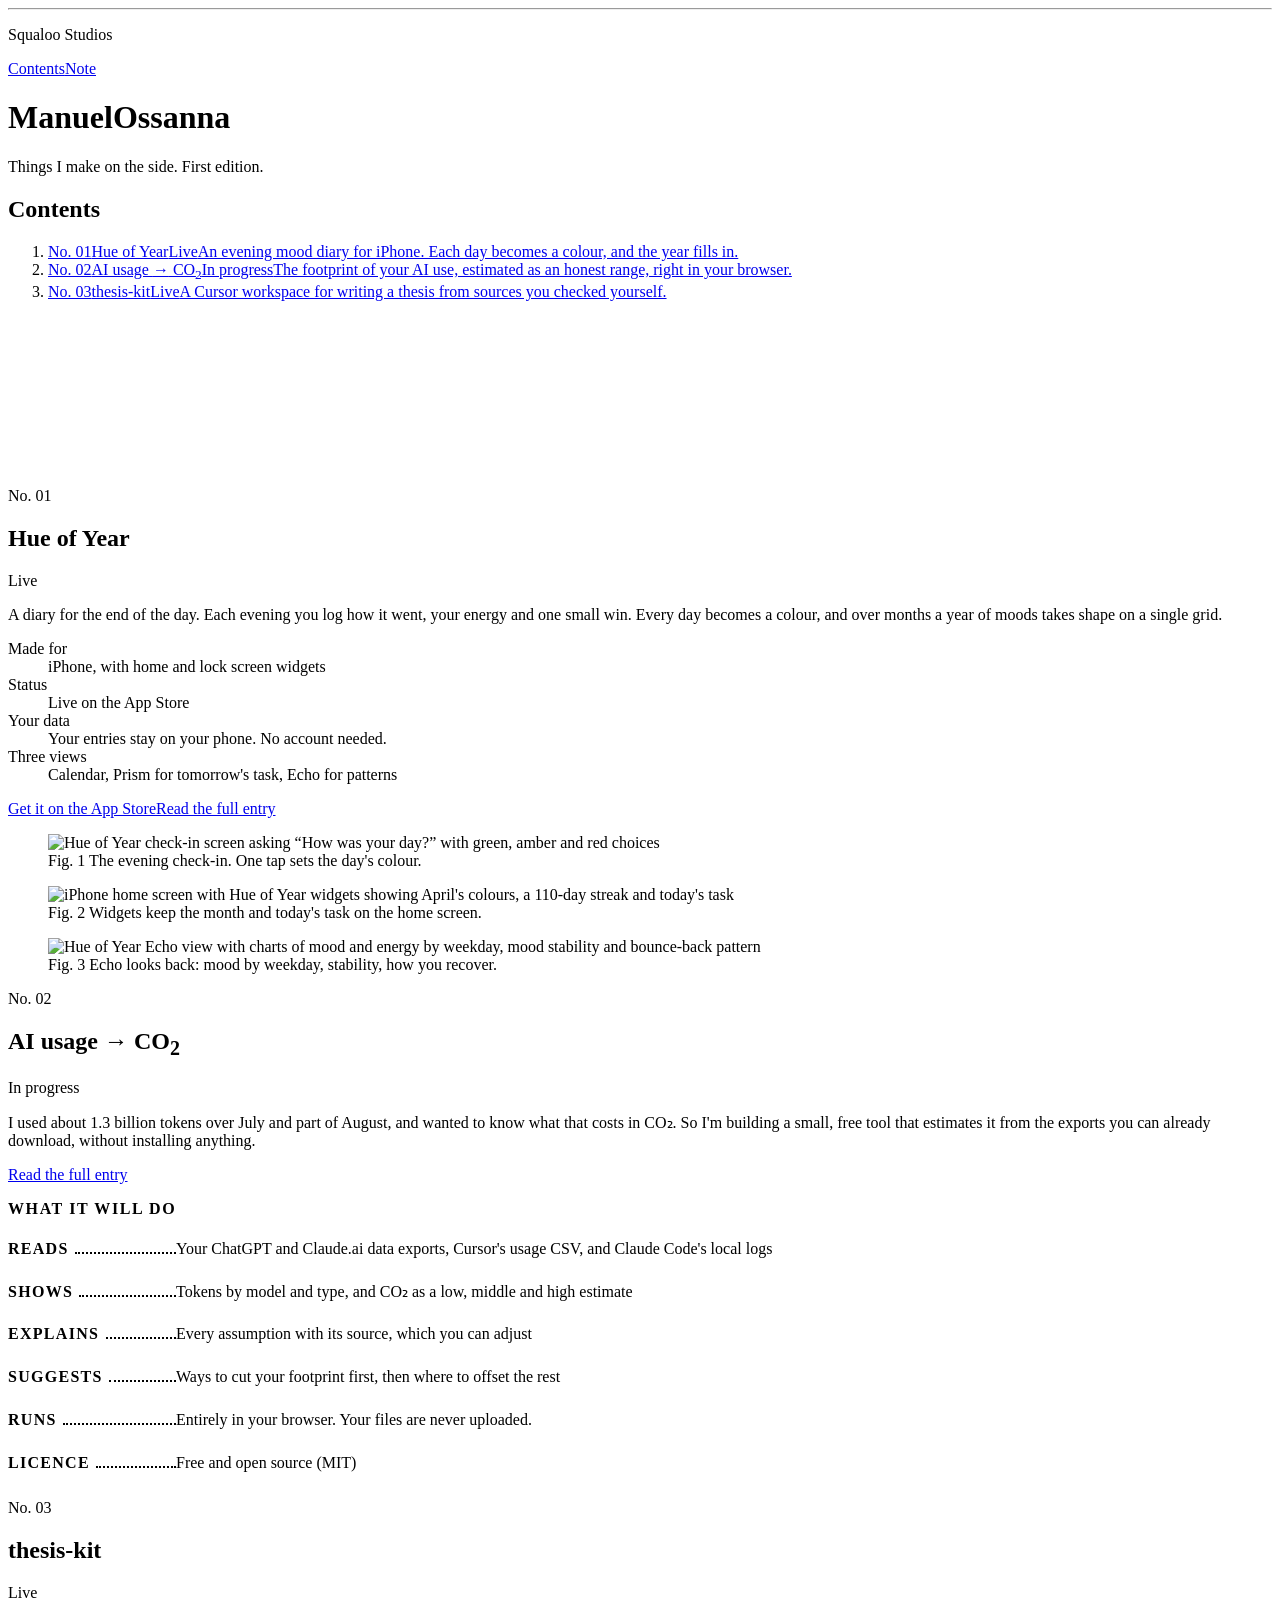
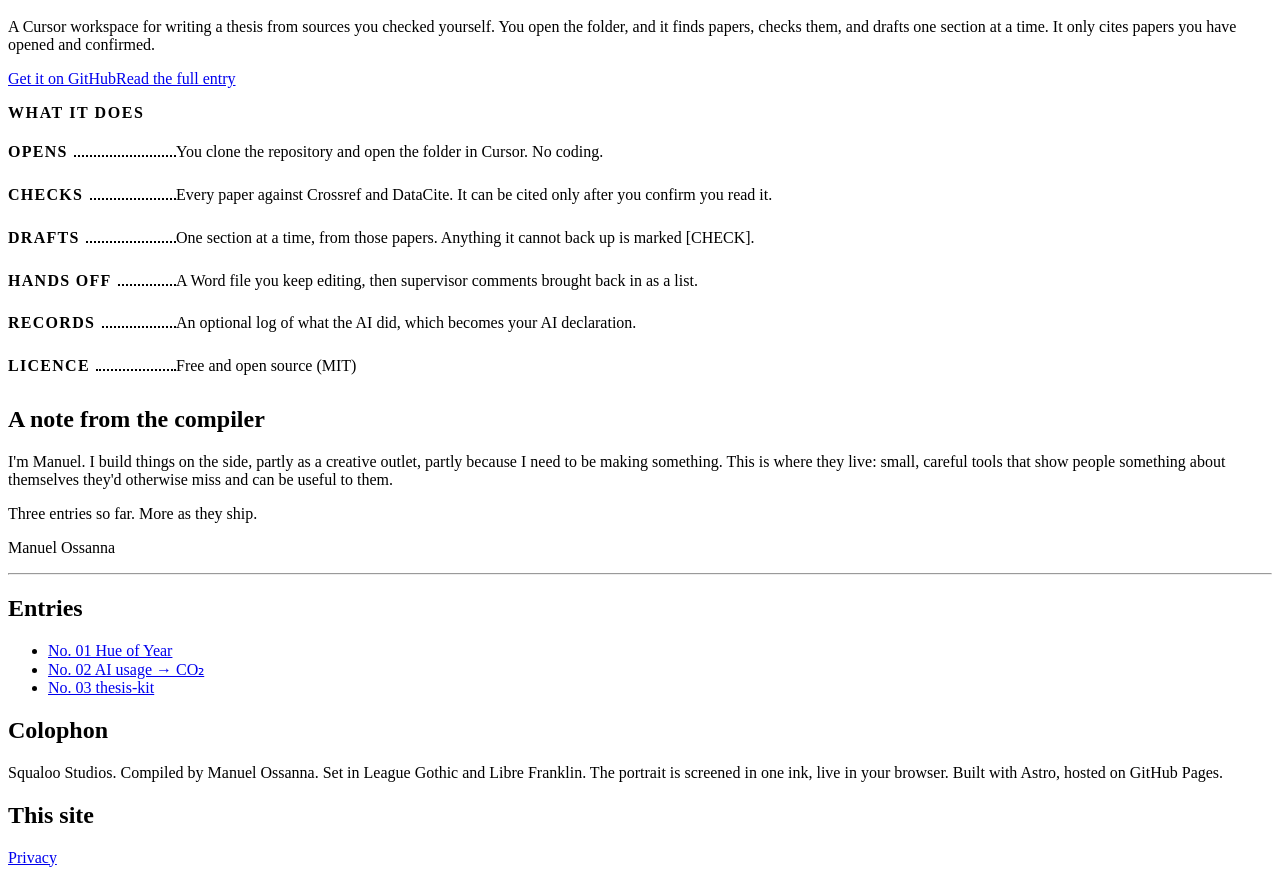
==== index.html @ c7a9e633 "deploy: 445536633764903cc2e4f4c8d15d0beefd7ffac2" ====
<!DOCTYPE html><html lang="en" data-astro-cid-hkbrpulz><head><meta charset="utf-8"><meta name="viewport" content="width=device-width, initial-scale=1"><title>Squaloo Studios</title><meta name="description" content="Squaloo Studios is Manuel Ossanna's side-project studio. Hue of Year, a mood diary for iPhone, a tool that estimates the CO₂ of your AI use, and thesis-kit, a Cursor workspace for writing a thesis from sources you checked."><link rel="canonical" href="https://squaloo.studio/"><link rel="icon" href="/favicon.svg" type="image/svg+xml"><meta name="theme-color" content="#f3c019"><meta property="og:site_name" content="Squaloo Studios"><meta property="og:title" content="Squaloo Studios"><meta property="og:description" content="Squaloo Studios is Manuel Ossanna's side-project studio. Hue of Year, a mood diary for iPhone, a tool that estimates the CO₂ of your AI use, and thesis-kit, a Cursor workspace for writing a thesis from sources you checked."><meta property="og:url" content="https://squaloo.studio/"><meta property="og:type" content="website"><script type="application/ld+json">{"@context":"https://schema.org","@type":"WebSite","name":"Squaloo Studios","url":"https://squaloo.studio","description":"Squaloo Studios is Manuel Ossanna's side-project studio. Hue of Year, a mood diary for iPhone, a tool that estimates the CO₂ of your AI use, and thesis-kit, a Cursor workspace for writing a thesis from sources you checked."}</script><script>
      // The old site used hash routes (squaloo.studio/#/hue-of-year/support); send them to the real page.
      if (location.hash.startsWith('#/')) location.replace(location.hash.slice(1).replace(/\/?$/, '/'));
    </script><link rel="stylesheet" href="/_astro/RunningHead.ZgSxBYma.css"><style>.reference[data-astro-cid-sewmkbsf]{border-collapse:collapse;border-top:3px solid var(--ink);align-self:start;width:100%}.reference[data-astro-cid-sewmkbsf] caption[data-astro-cid-sewmkbsf]{caption-side:top;text-align:left;font-size:var(--step--1);letter-spacing:.1em;text-transform:uppercase;padding-bottom:.5rem;font-weight:650}.reference[data-astro-cid-sewmkbsf] th[data-astro-cid-sewmkbsf],.reference[data-astro-cid-sewmkbsf] td[data-astro-cid-sewmkbsf]{border-bottom:1px solid var(--ink);text-align:left;vertical-align:baseline;padding:.7rem 0}.reference[data-astro-cid-sewmkbsf] th[data-astro-cid-sewmkbsf]{width:10.5rem;padding-right:var(--space-s);font-weight:400}.reference[data-astro-cid-sewmkbsf] th[data-astro-cid-sewmkbsf] span[data-astro-cid-sewmkbsf]{font-size:var(--step--1);letter-spacing:.08em;text-transform:uppercase;align-items:baseline;gap:.4em;padding-top:.15em;font-weight:650;display:flex}.reference[data-astro-cid-sewmkbsf] th[data-astro-cid-sewmkbsf] span[data-astro-cid-sewmkbsf]:after{content:"";border-bottom:2px dotted;flex:1;min-width:1rem}@media (width<=34rem){.reference[data-astro-cid-sewmkbsf] th[data-astro-cid-sewmkbsf]{width:7.5rem}}
.reference[data-astro-cid-b4ytup2i]{border-collapse:collapse;border-top:3px solid var(--ink);align-self:start;width:100%}.reference[data-astro-cid-b4ytup2i] caption[data-astro-cid-b4ytup2i]{caption-side:top;text-align:left;font-size:var(--step--1);letter-spacing:.1em;text-transform:uppercase;padding-bottom:.5rem;font-weight:650}.reference[data-astro-cid-b4ytup2i] th[data-astro-cid-b4ytup2i],.reference[data-astro-cid-b4ytup2i] td[data-astro-cid-b4ytup2i]{border-bottom:1px solid var(--ink);text-align:left;vertical-align:baseline;padding:.7rem 0}.reference[data-astro-cid-b4ytup2i] th[data-astro-cid-b4ytup2i]{width:10.5rem;padding-right:var(--space-s);font-weight:400}.reference[data-astro-cid-b4ytup2i] th[data-astro-cid-b4ytup2i] span[data-astro-cid-b4ytup2i]{font-size:var(--step--1);letter-spacing:.08em;text-transform:uppercase;align-items:baseline;gap:.4em;padding-top:.15em;font-weight:650;display:flex}.reference[data-astro-cid-b4ytup2i] th[data-astro-cid-b4ytup2i] span[data-astro-cid-b4ytup2i]:after{content:"";border-bottom:2px dotted;flex:1;min-width:1rem}@media (width<=34rem){.reference[data-astro-cid-b4ytup2i] th[data-astro-cid-b4ytup2i]{width:7.5rem}}
</style><link rel="stylesheet" href="/_astro/index.B3FeuZea.css"></head><body data-astro-cid-hkbrpulz><header class="cover" data-astro-cid-lcdefpme><div class="running-head" data-astro-cid-xselyit6><hr class="double-rule" data-astro-cid-xselyit6><div class="running-row" data-astro-cid-xselyit6><p data-astro-cid-xselyit6>Squaloo Studios</p><nav aria-label="Page" data-astro-cid-xselyit6><a href="#contents" data-astro-cid-xselyit6>Contents</a><a href="#note" data-astro-cid-xselyit6>Note</a></nav></div></div><div class="cover-body" data-astro-cid-lcdefpme><h1 class="name" data-astro-cid-lcdefpme><span data-astro-cid-lcdefpme>Manuel</span><span data-astro-cid-lcdefpme>Ossanna</span></h1><p class="tagline" data-astro-cid-lcdefpme>Things I make on the side. <span data-astro-cid-lcdefpme>First edition.</span></p><nav class="contents" id="contents" aria-labelledby="contents-title" data-astro-cid-lcdefpme><h2 id="contents-title" class="rule-under" data-astro-cid-lcdefpme>Contents</h2><ol data-astro-cid-lcdefpme><li data-astro-cid-lcdefpme><a href="#no-01" data-astro-cid-lcdefpme><span class="no" data-astro-cid-lcdefpme>No. 01</span><span class="title" data-astro-cid-lcdefpme>Hue of Year</span><span class="leader" aria-hidden="true" data-astro-cid-lcdefpme></span><span class="stamp" data-state="live" data-astro-cid-lcdefpme>Live</span><span class="summary" data-astro-cid-lcdefpme>An evening mood diary for iPhone. Each day becomes a colour, and the year fills in.</span></a></li><li data-astro-cid-lcdefpme><a href="#no-02" data-astro-cid-lcdefpme><span class="no" data-astro-cid-lcdefpme>No. 02</span><span class="title" data-astro-cid-lcdefpme>AI usage <span class="nowrap"><span class="arrow" aria-hidden="true">→</span> CO<sub>2</sub></span></span><span class="leader" aria-hidden="true" data-astro-cid-lcdefpme></span><span class="stamp" data-state="progress" data-astro-cid-lcdefpme>In progress</span><span class="summary" data-astro-cid-lcdefpme>The footprint of your AI use, estimated as an honest range, right in your browser.</span></a></li><li data-astro-cid-lcdefpme><a href="#no-03" data-astro-cid-lcdefpme><span class="no" data-astro-cid-lcdefpme>No. 03</span><span class="title" data-astro-cid-lcdefpme>thesis-kit</span><span class="leader" aria-hidden="true" data-astro-cid-lcdefpme></span><span class="stamp" data-state="live" data-astro-cid-lcdefpme>Live</span><span class="summary" data-astro-cid-lcdefpme>A Cursor workspace for writing a thesis from sources you checked yourself.</span></a></li></ol></nav><figure class="portrait" data-halftone data-tone="/img/portrait-tone.webp" data-astro-cid-lcdefpme><canvas role="img" aria-label="Portrait of Manuel Ossanna, printed as a halftone" data-astro-cid-lcdefpme></canvas><noscript><img src="/img/portrait-halftone.webp" alt="Portrait of Manuel Ossanna, printed as a halftone" width="641" height="915" data-astro-cid-lcdefpme></noscript></figure></div></header><main data-astro-cid-lcdefpme><article class="entry" id="no-01" aria-labelledby="hue-title" data-astro-cid-lcdefpme><header class="entry-head rule-under" data-astro-cid-lcdefpme><p class="entry-no" data-astro-cid-lcdefpme>No. 01</p><h2 id="hue-title" data-astro-cid-lcdefpme>Hue of Year</h2><span class="stamp" data-state="live" data-astro-cid-lcdefpme>Live</span></header><div class="entry-body" data-astro-cid-lcdefpme><p class="lede" data-astro-cid-lcdefpme>A diary for the end of the day. Each evening you log how it went, your energy and one small win. Every day becomes a colour, and over months a year of moods takes shape on a single grid.</p><dl class="facts" data-astro-cid-lcdefpme><div data-astro-cid-lcdefpme><dt data-astro-cid-lcdefpme>Made for</dt><dd data-astro-cid-lcdefpme>iPhone, with home and lock screen widgets</dd></div><div data-astro-cid-lcdefpme><dt data-astro-cid-lcdefpme>Status</dt><dd data-astro-cid-lcdefpme>Live on the App Store</dd></div><div data-astro-cid-lcdefpme><dt data-astro-cid-lcdefpme>Your data</dt><dd data-astro-cid-lcdefpme>Your entries stay on your phone. No account needed.</dd></div><div data-astro-cid-lcdefpme><dt data-astro-cid-lcdefpme>Three views</dt><dd data-astro-cid-lcdefpme>Calendar, Prism for tomorrow's task, Echo for patterns</dd></div></dl><p class="actions" data-astro-cid-lcdefpme><a class="button" href="https://apps.apple.com/app/hue-of-year-mood-tracker/id6759992055" rel="noopener" data-astro-cid-lcdefpme>Get it on the App Store</a><a href="/hue-of-year/" data-astro-cid-lcdefpme>Read the full entry</a></p></div><div class="plates" data-astro-cid-lcdefpme><figure data-astro-cid-lcdefpme><img src="/img/hue-checkin.webp" alt="Hue of Year check-in screen asking “How was your day?” with green, amber and red choices" width="720" height="1417" loading="lazy" data-astro-cid-lcdefpme><figcaption data-astro-cid-lcdefpme><span data-astro-cid-lcdefpme>Fig. 1</span> The evening check-in. One tap sets the day's colour.</figcaption></figure><figure data-astro-cid-lcdefpme><img src="/img/hue-widgets.webp" alt="iPhone home screen with Hue of Year widgets showing April's colours, a 110-day streak and today's task" width="720" height="1471" loading="lazy" data-astro-cid-lcdefpme><figcaption data-astro-cid-lcdefpme><span data-astro-cid-lcdefpme>Fig. 2</span> Widgets keep the month and today's task on the home screen.</figcaption></figure><figure data-astro-cid-lcdefpme><img src="/img/hue-echo.webp" alt="Hue of Year Echo view with charts of mood and energy by weekday, mood stability and bounce-back pattern" width="720" height="1417" loading="lazy" data-astro-cid-lcdefpme><figcaption data-astro-cid-lcdefpme><span data-astro-cid-lcdefpme>Fig. 3</span> Echo looks back: mood by weekday, stability, how you recover.</figcaption></figure></div></article><article class="entry entry-progress" id="no-02" aria-labelledby="co2-title" data-astro-cid-lcdefpme><header class="entry-head rule-under" data-astro-cid-lcdefpme><p class="entry-no" data-astro-cid-lcdefpme>No. 02</p><h2 id="co2-title" data-astro-cid-lcdefpme>AI usage <span class="nowrap"><span class="arrow" aria-hidden="true">→</span> CO<sub>2</sub></span></h2><span class="stamp" data-state="progress" data-astro-cid-lcdefpme>In progress</span></header><div class="entry-body" data-astro-cid-lcdefpme><p class="lede" data-astro-cid-lcdefpme>I used about 1.3 billion tokens over July and part of August, and wanted to know what that costs in CO₂. So I'm building a small, free tool that estimates it from the exports you can already download, without installing anything.</p><p class="actions" data-astro-cid-lcdefpme><a href="/ai-co2/" data-astro-cid-lcdefpme>Read the full entry</a></p></div><table class="reference" data-astro-cid-sewmkbsf><caption data-astro-cid-sewmkbsf>What it will do</caption><tbody data-astro-cid-sewmkbsf><tr data-astro-cid-sewmkbsf><th scope="row" data-astro-cid-sewmkbsf><span data-astro-cid-sewmkbsf>Reads</span></th><td data-astro-cid-sewmkbsf>Your ChatGPT and Claude.ai data exports, Cursor's usage CSV, and Claude Code's local logs</td></tr><tr data-astro-cid-sewmkbsf><th scope="row" data-astro-cid-sewmkbsf><span data-astro-cid-sewmkbsf>Shows</span></th><td data-astro-cid-sewmkbsf>Tokens by model and type, and CO₂ as a low, middle and high estimate</td></tr><tr data-astro-cid-sewmkbsf><th scope="row" data-astro-cid-sewmkbsf><span data-astro-cid-sewmkbsf>Explains</span></th><td data-astro-cid-sewmkbsf>Every assumption with its source, which you can adjust</td></tr><tr data-astro-cid-sewmkbsf><th scope="row" data-astro-cid-sewmkbsf><span data-astro-cid-sewmkbsf>Suggests</span></th><td data-astro-cid-sewmkbsf>Ways to cut your footprint first, then where to offset the rest</td></tr><tr data-astro-cid-sewmkbsf><th scope="row" data-astro-cid-sewmkbsf><span data-astro-cid-sewmkbsf>Runs</span></th><td data-astro-cid-sewmkbsf>Entirely in your browser. Your files are never uploaded.</td></tr><tr data-astro-cid-sewmkbsf><th scope="row" data-astro-cid-sewmkbsf><span data-astro-cid-sewmkbsf>Licence</span></th><td data-astro-cid-sewmkbsf>Free and open source (MIT)</td></tr></tbody></table></article><article class="entry entry-progress" id="no-03" aria-labelledby="thesis-title" data-astro-cid-lcdefpme><header class="entry-head rule-under" data-astro-cid-lcdefpme><p class="entry-no" data-astro-cid-lcdefpme>No. 03</p><h2 id="thesis-title" data-astro-cid-lcdefpme>thesis-kit</h2><span class="stamp" data-state="live" data-astro-cid-lcdefpme>Live</span></header><div class="entry-body" data-astro-cid-lcdefpme><p class="lede" data-astro-cid-lcdefpme>A Cursor workspace for writing a thesis from sources you checked yourself. You open the folder, and it finds papers, checks them, and drafts one section at a time. It only cites papers you have opened and confirmed.</p><p class="actions" data-astro-cid-lcdefpme><a class="button" href="https://github.com/squaloo-studio/thesis-kit" rel="noopener" data-astro-cid-lcdefpme>Get it on GitHub</a><a href="/thesis-kit/" data-astro-cid-lcdefpme>Read the full entry</a></p></div><table class="reference" data-astro-cid-b4ytup2i><caption data-astro-cid-b4ytup2i>What it does</caption><tbody data-astro-cid-b4ytup2i><tr data-astro-cid-b4ytup2i><th scope="row" data-astro-cid-b4ytup2i><span data-astro-cid-b4ytup2i>Opens</span></th><td data-astro-cid-b4ytup2i>You clone the repository and open the folder in Cursor. No coding.</td></tr><tr data-astro-cid-b4ytup2i><th scope="row" data-astro-cid-b4ytup2i><span data-astro-cid-b4ytup2i>Checks</span></th><td data-astro-cid-b4ytup2i>Every paper against Crossref and DataCite. It can be cited only after you confirm you read it.</td></tr><tr data-astro-cid-b4ytup2i><th scope="row" data-astro-cid-b4ytup2i><span data-astro-cid-b4ytup2i>Drafts</span></th><td data-astro-cid-b4ytup2i>One section at a time, from those papers. Anything it cannot back up is marked [CHECK].</td></tr><tr data-astro-cid-b4ytup2i><th scope="row" data-astro-cid-b4ytup2i><span data-astro-cid-b4ytup2i>Hands off</span></th><td data-astro-cid-b4ytup2i>A Word file you keep editing, then supervisor comments brought back in as a list.</td></tr><tr data-astro-cid-b4ytup2i><th scope="row" data-astro-cid-b4ytup2i><span data-astro-cid-b4ytup2i>Records</span></th><td data-astro-cid-b4ytup2i>An optional log of what the AI did, which becomes your AI declaration.</td></tr><tr data-astro-cid-b4ytup2i><th scope="row" data-astro-cid-b4ytup2i><span data-astro-cid-b4ytup2i>Licence</span></th><td data-astro-cid-b4ytup2i>Free and open source (MIT)</td></tr></tbody></table></article><section class="note" id="note" aria-labelledby="note-title" data-astro-cid-lcdefpme><h2 id="note-title" data-astro-cid-lcdefpme>A note from the compiler</h2><div class="note-body" data-astro-cid-lcdefpme><p data-astro-cid-lcdefpme>I'm Manuel. I build things on the side, partly as a creative outlet, partly because I need to be making something. This is where they live: small, careful tools that show people something about themselves they'd otherwise miss and can be useful to them.</p><p data-astro-cid-lcdefpme>Three entries so far. More as they ship.</p><p class="signature" data-astro-cid-lcdefpme>Manuel Ossanna</p></div></section></main><footer class="colophon" data-astro-cid-hkbrpulz><hr class="double-rule" data-astro-cid-hkbrpulz><div class="colophon-grid" data-astro-cid-hkbrpulz><nav aria-label="Entries" data-astro-cid-hkbrpulz><h2 class="label" data-astro-cid-hkbrpulz>Entries</h2><ul data-astro-cid-hkbrpulz><li data-astro-cid-hkbrpulz><a href="/hue-of-year/" data-astro-cid-hkbrpulz>No. 01 Hue of Year</a></li><li data-astro-cid-hkbrpulz><a href="/ai-co2/" data-astro-cid-hkbrpulz>No. 02 AI usage → CO₂</a></li><li data-astro-cid-hkbrpulz><a href="/thesis-kit/" data-astro-cid-hkbrpulz>No. 03 thesis-kit</a></li></ul></nav><div data-astro-cid-hkbrpulz><h2 class="label" data-astro-cid-hkbrpulz>Colophon</h2><p data-astro-cid-hkbrpulz>Squaloo Studios. Compiled by Manuel Ossanna. Set in League Gothic and Libre Franklin. The portrait is screened in one ink, live in your browser. Built with Astro, hosted on GitHub Pages.</p></div><div data-astro-cid-hkbrpulz><h2 class="label" data-astro-cid-hkbrpulz>This site</h2><p data-astro-cid-hkbrpulz><a href="/privacy/" data-astro-cid-hkbrpulz>Privacy</a></p></div></div></footer></body></html><script type="module">var e=Math.PI/4,t=Math.cos(e),n=Math.sin(e),r=1400;async function i(e){let t=new Image;t.src=e,await t.decode();let n=document.createElement(`canvas`);n.width=t.naturalWidth,n.height=t.naturalHeight;let r=n.getContext(`2d`,{willReadFrequently:!0});r.drawImage(t,0,0);let{data:i}=r.getImageData(0,0,n.width,n.height),a=n.width,o=n.height,s=new Float64Array((a+1)*(o+1));for(let e=0;e<o;e++){let t=0;for(let n=0;n<a;n++)t+=i[(e*a+n)*4]/255,s[(e+1)*(a+1)+n+1]=s[e*(a+1)+n+1]+t}return{sat:s,w:a,h:o}}function a(e,t,n,r,i){let a=Math.max(0,Math.min(e.w,Math.floor(t))),o=Math.max(0,Math.min(e.h,Math.floor(n))),s=Math.max(a+1,Math.min(e.w,Math.ceil(r))),c=Math.max(o+1,Math.min(e.h,Math.ceil(i))),l=e.w+1;return(e.sat[c*l+s]-e.sat[o*l+s]-e.sat[c*l+a]+e.sat[o*l+a])/((s-a)*(c-o))}function o(e,r,i,o){let s=Math.min(window.devicePixelRatio||1,2),c=e.clientWidth,l=e.clientHeight;(e.width!==Math.round(c*s)||e.height!==Math.round(l*s))&&(e.width=Math.round(c*s),e.height=Math.round(l*s));let u=e.getContext(`2d`);u.setTransform(s,0,0,s,0,0),u.clearRect(0,0,c,l),u.fillStyle=o,u.beginPath();let d=(c+l)*t,f=-c*n,p=l*t,m=r.w/c,h=r.h/l,g=i/2*.9;for(let e=Math.floor(0/i)*i+i/2;e<d;e+=i)for(let o=Math.floor(f/i)*i+i/2;o<p;o+=i){let s=e*t-o*n,d=e*n+o*t;if(s<0||d<0||s>=c||d>=l)continue;let f=a(r,(s-g)*m,(d-g)*h,(s+g)*m,(d+g)*h);if(f<.01)continue;let p=i/2*Math.sqrt(f)*1.22;p<.35||(u.moveTo(s+p,d),u.arc(s,d,p,0,Math.PI*2))}u.fill()}async function s(e){let t=e.querySelector(`canvas`),n=e.dataset.tone;if(!t||!n)return;let a=await i(n),s=getComputedStyle(e).color,c=()=>Math.min(6.5,Math.max(3.6,t.clientWidth/105)),l=window.matchMedia(`(prefers-reduced-motion: reduce)`).matches;e.dataset.ready=``;let u=!l;if(l)o(t,a,c(),s);else{let e=performance.now(),n=i=>{let l=Math.min(1,(i-e)/r),d=1-2**(-10*l),f=c();o(t,a,f*(4-3*d),s),l<1?requestAnimationFrame(n):u=!1};requestAnimationFrame(n)}let d=0;new ResizeObserver(()=>{u||(cancelAnimationFrame(d),d=requestAnimationFrame(()=>o(t,a,c(),s)))}).observe(t)}document.querySelectorAll(`[data-halftone]`).forEach(e=>void s(e));</script>
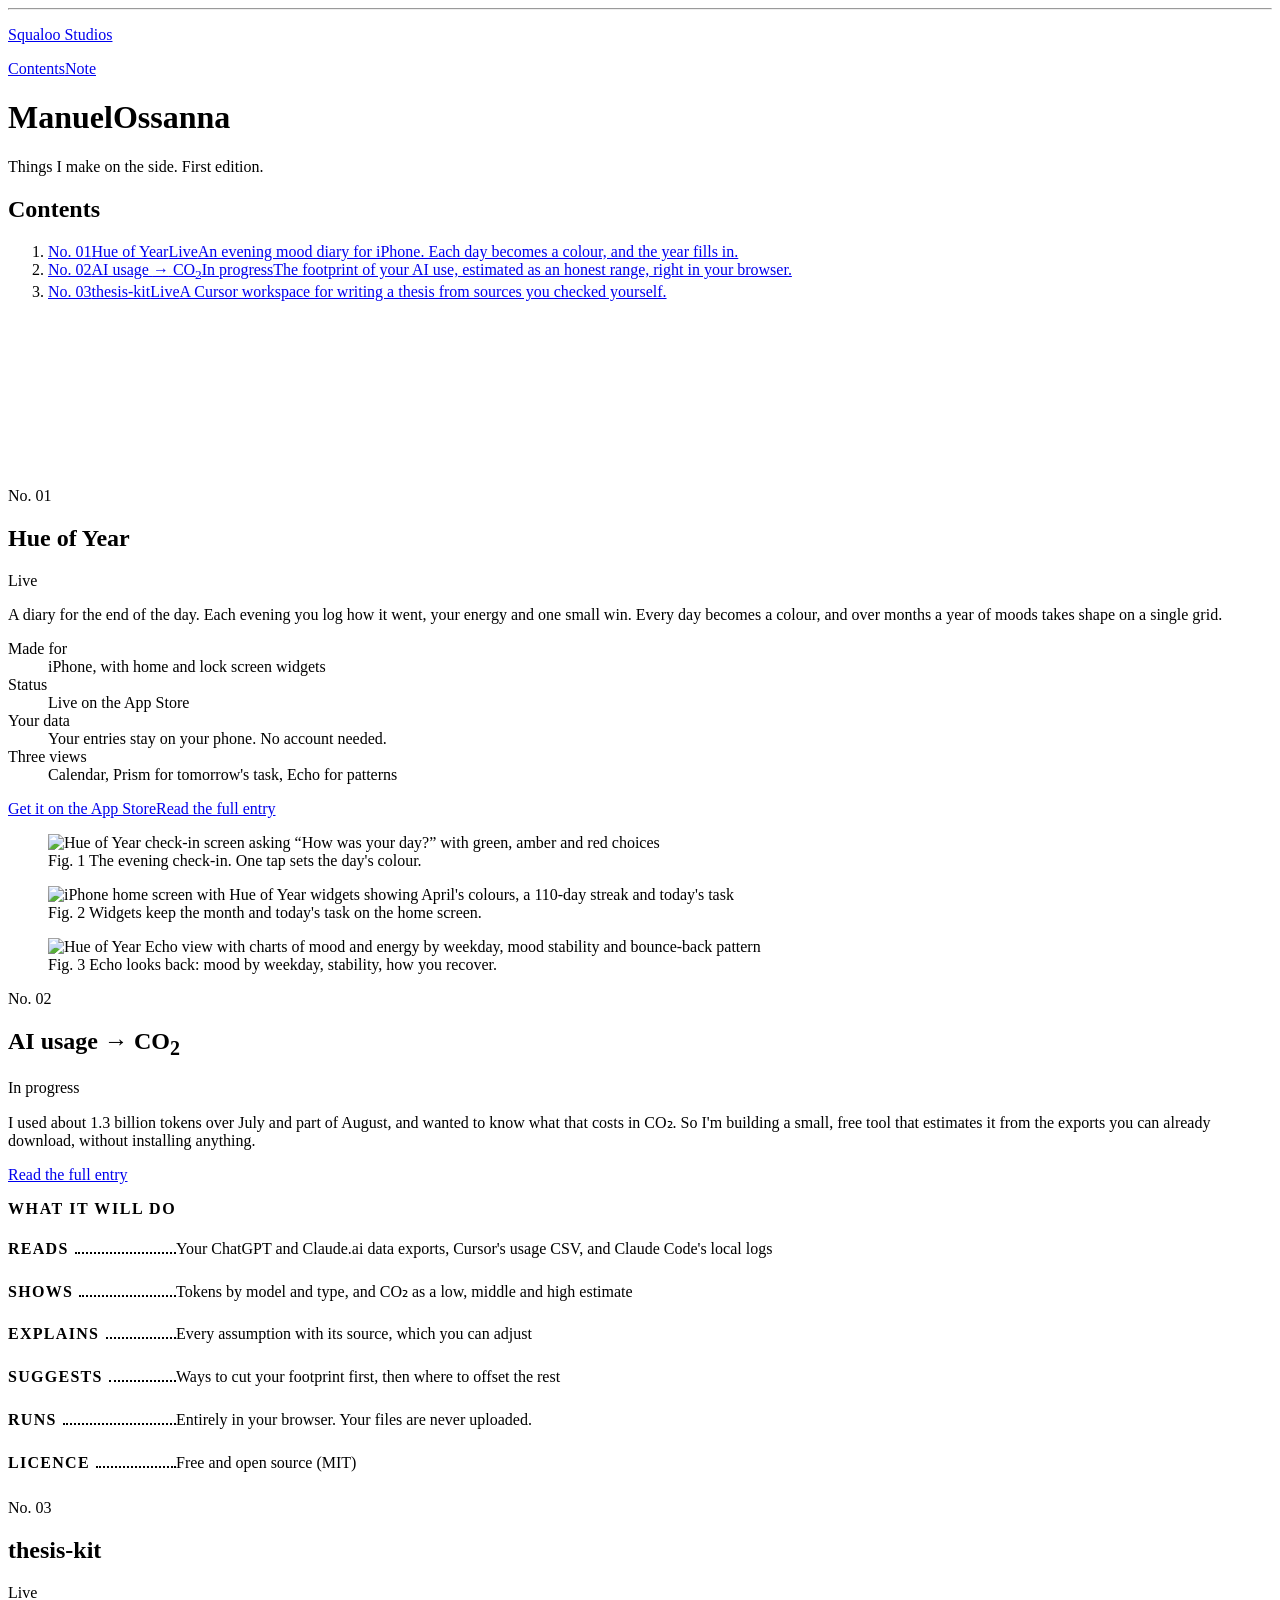
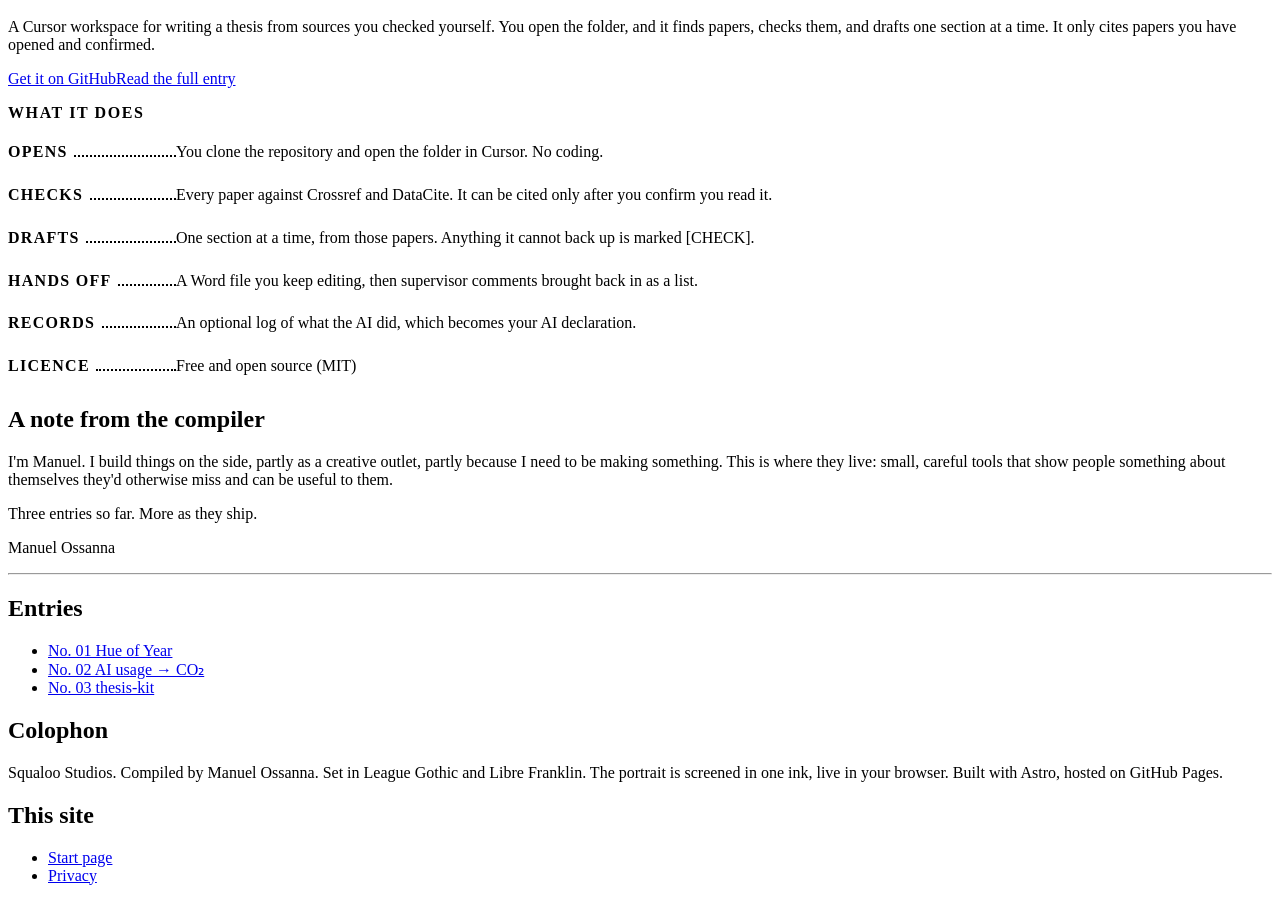
==== commit 098dbc76: "deploy: e56f5dfc431e530fb1ce541986961c4c0fd5ae86" ====
--- a/index.html
+++ b/index.html
@@ -3,4 +3,4 @@
       if (location.hash.startsWith('#/')) location.replace(location.hash.slice(1).replace(/\/?$/, '/'));
     </script><link rel="stylesheet" href="/_astro/RunningHead.ZgSxBYma.css"><style>.reference[data-astro-cid-sewmkbsf]{border-collapse:collapse;border-top:3px solid var(--ink);align-self:start;width:100%}.reference[data-astro-cid-sewmkbsf] caption[data-astro-cid-sewmkbsf]{caption-side:top;text-align:left;font-size:var(--step--1);letter-spacing:.1em;text-transform:uppercase;padding-bottom:.5rem;font-weight:650}.reference[data-astro-cid-sewmkbsf] th[data-astro-cid-sewmkbsf],.reference[data-astro-cid-sewmkbsf] td[data-astro-cid-sewmkbsf]{border-bottom:1px solid var(--ink);text-align:left;vertical-align:baseline;padding:.7rem 0}.reference[data-astro-cid-sewmkbsf] th[data-astro-cid-sewmkbsf]{width:10.5rem;padding-right:var(--space-s);font-weight:400}.reference[data-astro-cid-sewmkbsf] th[data-astro-cid-sewmkbsf] span[data-astro-cid-sewmkbsf]{font-size:var(--step--1);letter-spacing:.08em;text-transform:uppercase;align-items:baseline;gap:.4em;padding-top:.15em;font-weight:650;display:flex}.reference[data-astro-cid-sewmkbsf] th[data-astro-cid-sewmkbsf] span[data-astro-cid-sewmkbsf]:after{content:"";border-bottom:2px dotted;flex:1;min-width:1rem}@media (width<=34rem){.reference[data-astro-cid-sewmkbsf] th[data-astro-cid-sewmkbsf]{width:7.5rem}}
 .reference[data-astro-cid-b4ytup2i]{border-collapse:collapse;border-top:3px solid var(--ink);align-self:start;width:100%}.reference[data-astro-cid-b4ytup2i] caption[data-astro-cid-b4ytup2i]{caption-side:top;text-align:left;font-size:var(--step--1);letter-spacing:.1em;text-transform:uppercase;padding-bottom:.5rem;font-weight:650}.reference[data-astro-cid-b4ytup2i] th[data-astro-cid-b4ytup2i],.reference[data-astro-cid-b4ytup2i] td[data-astro-cid-b4ytup2i]{border-bottom:1px solid var(--ink);text-align:left;vertical-align:baseline;padding:.7rem 0}.reference[data-astro-cid-b4ytup2i] th[data-astro-cid-b4ytup2i]{width:10.5rem;padding-right:var(--space-s);font-weight:400}.reference[data-astro-cid-b4ytup2i] th[data-astro-cid-b4ytup2i] span[data-astro-cid-b4ytup2i]{font-size:var(--step--1);letter-spacing:.08em;text-transform:uppercase;align-items:baseline;gap:.4em;padding-top:.15em;font-weight:650;display:flex}.reference[data-astro-cid-b4ytup2i] th[data-astro-cid-b4ytup2i] span[data-astro-cid-b4ytup2i]:after{content:"";border-bottom:2px dotted;flex:1;min-width:1rem}@media (width<=34rem){.reference[data-astro-cid-b4ytup2i] th[data-astro-cid-b4ytup2i]{width:7.5rem}}
-</style><link rel="stylesheet" href="/_astro/index.B3FeuZea.css"></head><body data-astro-cid-hkbrpulz><header class="cover" data-astro-cid-lcdefpme><div class="running-head" data-astro-cid-xselyit6><hr class="double-rule" data-astro-cid-xselyit6><div class="running-row" data-astro-cid-xselyit6><p data-astro-cid-xselyit6>Squaloo Studios</p><nav aria-label="Page" data-astro-cid-xselyit6><a href="#contents" data-astro-cid-xselyit6>Contents</a><a href="#note" data-astro-cid-xselyit6>Note</a></nav></div></div><div class="cover-body" data-astro-cid-lcdefpme><h1 class="name" data-astro-cid-lcdefpme><span data-astro-cid-lcdefpme>Manuel</span><span data-astro-cid-lcdefpme>Ossanna</span></h1><p class="tagline" data-astro-cid-lcdefpme>Things I make on the side. <span data-astro-cid-lcdefpme>First edition.</span></p><nav class="contents" id="contents" aria-labelledby="contents-title" data-astro-cid-lcdefpme><h2 id="contents-title" class="rule-under" data-astro-cid-lcdefpme>Contents</h2><ol data-astro-cid-lcdefpme><li data-astro-cid-lcdefpme><a href="#no-01" data-astro-cid-lcdefpme><span class="no" data-astro-cid-lcdefpme>No. 01</span><span class="title" data-astro-cid-lcdefpme>Hue of Year</span><span class="leader" aria-hidden="true" data-astro-cid-lcdefpme></span><span class="stamp" data-state="live" data-astro-cid-lcdefpme>Live</span><span class="summary" data-astro-cid-lcdefpme>An evening mood diary for iPhone. Each day becomes a colour, and the year fills in.</span></a></li><li data-astro-cid-lcdefpme><a href="#no-02" data-astro-cid-lcdefpme><span class="no" data-astro-cid-lcdefpme>No. 02</span><span class="title" data-astro-cid-lcdefpme>AI usage <span class="nowrap"><span class="arrow" aria-hidden="true">→</span> CO<sub>2</sub></span></span><span class="leader" aria-hidden="true" data-astro-cid-lcdefpme></span><span class="stamp" data-state="progress" data-astro-cid-lcdefpme>In progress</span><span class="summary" data-astro-cid-lcdefpme>The footprint of your AI use, estimated as an honest range, right in your browser.</span></a></li><li data-astro-cid-lcdefpme><a href="#no-03" data-astro-cid-lcdefpme><span class="no" data-astro-cid-lcdefpme>No. 03</span><span class="title" data-astro-cid-lcdefpme>thesis-kit</span><span class="leader" aria-hidden="true" data-astro-cid-lcdefpme></span><span class="stamp" data-state="live" data-astro-cid-lcdefpme>Live</span><span class="summary" data-astro-cid-lcdefpme>A Cursor workspace for writing a thesis from sources you checked yourself.</span></a></li></ol></nav><figure class="portrait" data-halftone data-tone="/img/portrait-tone.webp" data-astro-cid-lcdefpme><canvas role="img" aria-label="Portrait of Manuel Ossanna, printed as a halftone" data-astro-cid-lcdefpme></canvas><noscript><img src="/img/portrait-halftone.webp" alt="Portrait of Manuel Ossanna, printed as a halftone" width="641" height="915" data-astro-cid-lcdefpme></noscript></figure></div></header><main data-astro-cid-lcdefpme><article class="entry" id="no-01" aria-labelledby="hue-title" data-astro-cid-lcdefpme><header class="entry-head rule-under" data-astro-cid-lcdefpme><p class="entry-no" data-astro-cid-lcdefpme>No. 01</p><h2 id="hue-title" data-astro-cid-lcdefpme>Hue of Year</h2><span class="stamp" data-state="live" data-astro-cid-lcdefpme>Live</span></header><div class="entry-body" data-astro-cid-lcdefpme><p class="lede" data-astro-cid-lcdefpme>A diary for the end of the day. Each evening you log how it went, your energy and one small win. Every day becomes a colour, and over months a year of moods takes shape on a single grid.</p><dl class="facts" data-astro-cid-lcdefpme><div data-astro-cid-lcdefpme><dt data-astro-cid-lcdefpme>Made for</dt><dd data-astro-cid-lcdefpme>iPhone, with home and lock screen widgets</dd></div><div data-astro-cid-lcdefpme><dt data-astro-cid-lcdefpme>Status</dt><dd data-astro-cid-lcdefpme>Live on the App Store</dd></div><div data-astro-cid-lcdefpme><dt data-astro-cid-lcdefpme>Your data</dt><dd data-astro-cid-lcdefpme>Your entries stay on your phone. No account needed.</dd></div><div data-astro-cid-lcdefpme><dt data-astro-cid-lcdefpme>Three views</dt><dd data-astro-cid-lcdefpme>Calendar, Prism for tomorrow's task, Echo for patterns</dd></div></dl><p class="actions" data-astro-cid-lcdefpme><a class="button" href="https://apps.apple.com/app/hue-of-year-mood-tracker/id6759992055" rel="noopener" data-astro-cid-lcdefpme>Get it on the App Store</a><a href="/hue-of-year/" data-astro-cid-lcdefpme>Read the full entry</a></p></div><div class="plates" data-astro-cid-lcdefpme><figure data-astro-cid-lcdefpme><img src="/img/hue-checkin.webp" alt="Hue of Year check-in screen asking “How was your day?” with green, amber and red choices" width="720" height="1417" loading="lazy" data-astro-cid-lcdefpme><figcaption data-astro-cid-lcdefpme><span data-astro-cid-lcdefpme>Fig. 1</span> The evening check-in. One tap sets the day's colour.</figcaption></figure><figure data-astro-cid-lcdefpme><img src="/img/hue-widgets.webp" alt="iPhone home screen with Hue of Year widgets showing April's colours, a 110-day streak and today's task" width="720" height="1471" loading="lazy" data-astro-cid-lcdefpme><figcaption data-astro-cid-lcdefpme><span data-astro-cid-lcdefpme>Fig. 2</span> Widgets keep the month and today's task on the home screen.</figcaption></figure><figure data-astro-cid-lcdefpme><img src="/img/hue-echo.webp" alt="Hue of Year Echo view with charts of mood and energy by weekday, mood stability and bounce-back pattern" width="720" height="1417" loading="lazy" data-astro-cid-lcdefpme><figcaption data-astro-cid-lcdefpme><span data-astro-cid-lcdefpme>Fig. 3</span> Echo looks back: mood by weekday, stability, how you recover.</figcaption></figure></div></article><article class="entry entry-progress" id="no-02" aria-labelledby="co2-title" data-astro-cid-lcdefpme><header class="entry-head rule-under" data-astro-cid-lcdefpme><p class="entry-no" data-astro-cid-lcdefpme>No. 02</p><h2 id="co2-title" data-astro-cid-lcdefpme>AI usage <span class="nowrap"><span class="arrow" aria-hidden="true">→</span> CO<sub>2</sub></span></h2><span class="stamp" data-state="progress" data-astro-cid-lcdefpme>In progress</span></header><div class="entry-body" data-astro-cid-lcdefpme><p class="lede" data-astro-cid-lcdefpme>I used about 1.3 billion tokens over July and part of August, and wanted to know what that costs in CO₂. So I'm building a small, free tool that estimates it from the exports you can already download, without installing anything.</p><p class="actions" data-astro-cid-lcdefpme><a href="/ai-co2/" data-astro-cid-lcdefpme>Read the full entry</a></p></div><table class="reference" data-astro-cid-sewmkbsf><caption data-astro-cid-sewmkbsf>What it will do</caption><tbody data-astro-cid-sewmkbsf><tr data-astro-cid-sewmkbsf><th scope="row" data-astro-cid-sewmkbsf><span data-astro-cid-sewmkbsf>Reads</span></th><td data-astro-cid-sewmkbsf>Your ChatGPT and Claude.ai data exports, Cursor's usage CSV, and Claude Code's local logs</td></tr><tr data-astro-cid-sewmkbsf><th scope="row" data-astro-cid-sewmkbsf><span data-astro-cid-sewmkbsf>Shows</span></th><td data-astro-cid-sewmkbsf>Tokens by model and type, and CO₂ as a low, middle and high estimate</td></tr><tr data-astro-cid-sewmkbsf><th scope="row" data-astro-cid-sewmkbsf><span data-astro-cid-sewmkbsf>Explains</span></th><td data-astro-cid-sewmkbsf>Every assumption with its source, which you can adjust</td></tr><tr data-astro-cid-sewmkbsf><th scope="row" data-astro-cid-sewmkbsf><span data-astro-cid-sewmkbsf>Suggests</span></th><td data-astro-cid-sewmkbsf>Ways to cut your footprint first, then where to offset the rest</td></tr><tr data-astro-cid-sewmkbsf><th scope="row" data-astro-cid-sewmkbsf><span data-astro-cid-sewmkbsf>Runs</span></th><td data-astro-cid-sewmkbsf>Entirely in your browser. Your files are never uploaded.</td></tr><tr data-astro-cid-sewmkbsf><th scope="row" data-astro-cid-sewmkbsf><span data-astro-cid-sewmkbsf>Licence</span></th><td data-astro-cid-sewmkbsf>Free and open source (MIT)</td></tr></tbody></table></article><article class="entry entry-progress" id="no-03" aria-labelledby="thesis-title" data-astro-cid-lcdefpme><header class="entry-head rule-under" data-astro-cid-lcdefpme><p class="entry-no" data-astro-cid-lcdefpme>No. 03</p><h2 id="thesis-title" data-astro-cid-lcdefpme>thesis-kit</h2><span class="stamp" data-state="live" data-astro-cid-lcdefpme>Live</span></header><div class="entry-body" data-astro-cid-lcdefpme><p class="lede" data-astro-cid-lcdefpme>A Cursor workspace for writing a thesis from sources you checked yourself. You open the folder, and it finds papers, checks them, and drafts one section at a time. It only cites papers you have opened and confirmed.</p><p class="actions" data-astro-cid-lcdefpme><a class="button" href="https://github.com/squaloo-studio/thesis-kit" rel="noopener" data-astro-cid-lcdefpme>Get it on GitHub</a><a href="/thesis-kit/" data-astro-cid-lcdefpme>Read the full entry</a></p></div><table class="reference" data-astro-cid-b4ytup2i><caption data-astro-cid-b4ytup2i>What it does</caption><tbody data-astro-cid-b4ytup2i><tr data-astro-cid-b4ytup2i><th scope="row" data-astro-cid-b4ytup2i><span data-astro-cid-b4ytup2i>Opens</span></th><td data-astro-cid-b4ytup2i>You clone the repository and open the folder in Cursor. No coding.</td></tr><tr data-astro-cid-b4ytup2i><th scope="row" data-astro-cid-b4ytup2i><span data-astro-cid-b4ytup2i>Checks</span></th><td data-astro-cid-b4ytup2i>Every paper against Crossref and DataCite. It can be cited only after you confirm you read it.</td></tr><tr data-astro-cid-b4ytup2i><th scope="row" data-astro-cid-b4ytup2i><span data-astro-cid-b4ytup2i>Drafts</span></th><td data-astro-cid-b4ytup2i>One section at a time, from those papers. Anything it cannot back up is marked [CHECK].</td></tr><tr data-astro-cid-b4ytup2i><th scope="row" data-astro-cid-b4ytup2i><span data-astro-cid-b4ytup2i>Hands off</span></th><td data-astro-cid-b4ytup2i>A Word file you keep editing, then supervisor comments brought back in as a list.</td></tr><tr data-astro-cid-b4ytup2i><th scope="row" data-astro-cid-b4ytup2i><span data-astro-cid-b4ytup2i>Records</span></th><td data-astro-cid-b4ytup2i>An optional log of what the AI did, which becomes your AI declaration.</td></tr><tr data-astro-cid-b4ytup2i><th scope="row" data-astro-cid-b4ytup2i><span data-astro-cid-b4ytup2i>Licence</span></th><td data-astro-cid-b4ytup2i>Free and open source (MIT)</td></tr></tbody></table></article><section class="note" id="note" aria-labelledby="note-title" data-astro-cid-lcdefpme><h2 id="note-title" data-astro-cid-lcdefpme>A note from the compiler</h2><div class="note-body" data-astro-cid-lcdefpme><p data-astro-cid-lcdefpme>I'm Manuel. I build things on the side, partly as a creative outlet, partly because I need to be making something. This is where they live: small, careful tools that show people something about themselves they'd otherwise miss and can be useful to them.</p><p data-astro-cid-lcdefpme>Three entries so far. More as they ship.</p><p class="signature" data-astro-cid-lcdefpme>Manuel Ossanna</p></div></section></main><footer class="colophon" data-astro-cid-hkbrpulz><hr class="double-rule" data-astro-cid-hkbrpulz><div class="colophon-grid" data-astro-cid-hkbrpulz><nav aria-label="Entries" data-astro-cid-hkbrpulz><h2 class="label" data-astro-cid-hkbrpulz>Entries</h2><ul data-astro-cid-hkbrpulz><li data-astro-cid-hkbrpulz><a href="/hue-of-year/" data-astro-cid-hkbrpulz>No. 01 Hue of Year</a></li><li data-astro-cid-hkbrpulz><a href="/ai-co2/" data-astro-cid-hkbrpulz>No. 02 AI usage → CO₂</a></li><li data-astro-cid-hkbrpulz><a href="/thesis-kit/" data-astro-cid-hkbrpulz>No. 03 thesis-kit</a></li></ul></nav><div data-astro-cid-hkbrpulz><h2 class="label" data-astro-cid-hkbrpulz>Colophon</h2><p data-astro-cid-hkbrpulz>Squaloo Studios. Compiled by Manuel Ossanna. Set in League Gothic and Libre Franklin. The portrait is screened in one ink, live in your browser. Built with Astro, hosted on GitHub Pages.</p></div><div data-astro-cid-hkbrpulz><h2 class="label" data-astro-cid-hkbrpulz>This site</h2><p data-astro-cid-hkbrpulz><a href="/privacy/" data-astro-cid-hkbrpulz>Privacy</a></p></div></div></footer></body></html><script type="module">var e=Math.PI/4,t=Math.cos(e),n=Math.sin(e),r=1400;async function i(e){let t=new Image;t.src=e,await t.decode();let n=document.createElement(`canvas`);n.width=t.naturalWidth,n.height=t.naturalHeight;let r=n.getContext(`2d`,{willReadFrequently:!0});r.drawImage(t,0,0);let{data:i}=r.getImageData(0,0,n.width,n.height),a=n.width,o=n.height,s=new Float64Array((a+1)*(o+1));for(let e=0;e<o;e++){let t=0;for(let n=0;n<a;n++)t+=i[(e*a+n)*4]/255,s[(e+1)*(a+1)+n+1]=s[e*(a+1)+n+1]+t}return{sat:s,w:a,h:o}}function a(e,t,n,r,i){let a=Math.max(0,Math.min(e.w,Math.floor(t))),o=Math.max(0,Math.min(e.h,Math.floor(n))),s=Math.max(a+1,Math.min(e.w,Math.ceil(r))),c=Math.max(o+1,Math.min(e.h,Math.ceil(i))),l=e.w+1;return(e.sat[c*l+s]-e.sat[o*l+s]-e.sat[c*l+a]+e.sat[o*l+a])/((s-a)*(c-o))}function o(e,r,i,o){let s=Math.min(window.devicePixelRatio||1,2),c=e.clientWidth,l=e.clientHeight;(e.width!==Math.round(c*s)||e.height!==Math.round(l*s))&&(e.width=Math.round(c*s),e.height=Math.round(l*s));let u=e.getContext(`2d`);u.setTransform(s,0,0,s,0,0),u.clearRect(0,0,c,l),u.fillStyle=o,u.beginPath();let d=(c+l)*t,f=-c*n,p=l*t,m=r.w/c,h=r.h/l,g=i/2*.9;for(let e=Math.floor(0/i)*i+i/2;e<d;e+=i)for(let o=Math.floor(f/i)*i+i/2;o<p;o+=i){let s=e*t-o*n,d=e*n+o*t;if(s<0||d<0||s>=c||d>=l)continue;let f=a(r,(s-g)*m,(d-g)*h,(s+g)*m,(d+g)*h);if(f<.01)continue;let p=i/2*Math.sqrt(f)*1.22;p<.35||(u.moveTo(s+p,d),u.arc(s,d,p,0,Math.PI*2))}u.fill()}async function s(e){let t=e.querySelector(`canvas`),n=e.dataset.tone;if(!t||!n)return;let a=await i(n),s=getComputedStyle(e).color,c=()=>Math.min(6.5,Math.max(3.6,t.clientWidth/105)),l=window.matchMedia(`(prefers-reduced-motion: reduce)`).matches;e.dataset.ready=``;let u=!l;if(l)o(t,a,c(),s);else{let e=performance.now(),n=i=>{let l=Math.min(1,(i-e)/r),d=1-2**(-10*l),f=c();o(t,a,f*(4-3*d),s),l<1?requestAnimationFrame(n):u=!1};requestAnimationFrame(n)}let d=0;new ResizeObserver(()=>{u||(cancelAnimationFrame(d),d=requestAnimationFrame(()=>o(t,a,c(),s)))}).observe(t)}document.querySelectorAll(`[data-halftone]`).forEach(e=>void s(e));</script>+</style><link rel="stylesheet" href="/_astro/index.B3FeuZea.css"></head><body data-astro-cid-hkbrpulz><header class="cover" data-astro-cid-lcdefpme><div class="running-head" data-astro-cid-xselyit6><hr class="double-rule" data-astro-cid-xselyit6><div class="running-row" data-astro-cid-xselyit6><p data-astro-cid-xselyit6><a href="/" data-astro-cid-xselyit6>Squaloo Studios</a></p><nav aria-label="Page" data-astro-cid-xselyit6><a href="#contents" data-astro-cid-xselyit6>Contents</a><a href="#note" data-astro-cid-xselyit6>Note</a></nav></div></div><div class="cover-body" data-astro-cid-lcdefpme><h1 class="name" data-astro-cid-lcdefpme><span data-astro-cid-lcdefpme>Manuel</span><span data-astro-cid-lcdefpme>Ossanna</span></h1><p class="tagline" data-astro-cid-lcdefpme>Things I make on the side. <span data-astro-cid-lcdefpme>First edition.</span></p><nav class="contents" id="contents" aria-labelledby="contents-title" data-astro-cid-lcdefpme><h2 id="contents-title" class="rule-under" data-astro-cid-lcdefpme>Contents</h2><ol data-astro-cid-lcdefpme><li data-astro-cid-lcdefpme><a href="#no-01" data-astro-cid-lcdefpme><span class="no" data-astro-cid-lcdefpme>No. 01</span><span class="title" data-astro-cid-lcdefpme>Hue of Year</span><span class="leader" aria-hidden="true" data-astro-cid-lcdefpme></span><span class="stamp" data-state="live" data-astro-cid-lcdefpme>Live</span><span class="summary" data-astro-cid-lcdefpme>An evening mood diary for iPhone. Each day becomes a colour, and the year fills in.</span></a></li><li data-astro-cid-lcdefpme><a href="#no-02" data-astro-cid-lcdefpme><span class="no" data-astro-cid-lcdefpme>No. 02</span><span class="title" data-astro-cid-lcdefpme>AI usage <span class="nowrap"><span class="arrow" aria-hidden="true">→</span> CO<sub>2</sub></span></span><span class="leader" aria-hidden="true" data-astro-cid-lcdefpme></span><span class="stamp" data-state="progress" data-astro-cid-lcdefpme>In progress</span><span class="summary" data-astro-cid-lcdefpme>The footprint of your AI use, estimated as an honest range, right in your browser.</span></a></li><li data-astro-cid-lcdefpme><a href="#no-03" data-astro-cid-lcdefpme><span class="no" data-astro-cid-lcdefpme>No. 03</span><span class="title" data-astro-cid-lcdefpme>thesis-kit</span><span class="leader" aria-hidden="true" data-astro-cid-lcdefpme></span><span class="stamp" data-state="live" data-astro-cid-lcdefpme>Live</span><span class="summary" data-astro-cid-lcdefpme>A Cursor workspace for writing a thesis from sources you checked yourself.</span></a></li></ol></nav><figure class="portrait" data-halftone data-tone="/img/portrait-tone.webp" data-astro-cid-lcdefpme><canvas role="img" aria-label="Portrait of Manuel Ossanna, printed as a halftone" data-astro-cid-lcdefpme></canvas><noscript><img src="/img/portrait-halftone.webp" alt="Portrait of Manuel Ossanna, printed as a halftone" width="641" height="915" data-astro-cid-lcdefpme></noscript></figure></div></header><main data-astro-cid-lcdefpme><article class="entry" id="no-01" aria-labelledby="hue-title" data-astro-cid-lcdefpme><header class="entry-head rule-under" data-astro-cid-lcdefpme><p class="entry-no" data-astro-cid-lcdefpme>No. 01</p><h2 id="hue-title" data-astro-cid-lcdefpme>Hue of Year</h2><span class="stamp" data-state="live" data-astro-cid-lcdefpme>Live</span></header><div class="entry-body" data-astro-cid-lcdefpme><p class="lede" data-astro-cid-lcdefpme>A diary for the end of the day. Each evening you log how it went, your energy and one small win. Every day becomes a colour, and over months a year of moods takes shape on a single grid.</p><dl class="facts" data-astro-cid-lcdefpme><div data-astro-cid-lcdefpme><dt data-astro-cid-lcdefpme>Made for</dt><dd data-astro-cid-lcdefpme>iPhone, with home and lock screen widgets</dd></div><div data-astro-cid-lcdefpme><dt data-astro-cid-lcdefpme>Status</dt><dd data-astro-cid-lcdefpme>Live on the App Store</dd></div><div data-astro-cid-lcdefpme><dt data-astro-cid-lcdefpme>Your data</dt><dd data-astro-cid-lcdefpme>Your entries stay on your phone. No account needed.</dd></div><div data-astro-cid-lcdefpme><dt data-astro-cid-lcdefpme>Three views</dt><dd data-astro-cid-lcdefpme>Calendar, Prism for tomorrow's task, Echo for patterns</dd></div></dl><p class="actions" data-astro-cid-lcdefpme><a class="button" href="https://apps.apple.com/app/hue-of-year-mood-tracker/id6759992055" rel="noopener" data-astro-cid-lcdefpme>Get it on the App Store</a><a href="/hue-of-year/" data-astro-cid-lcdefpme>Read the full entry</a></p></div><div class="plates" data-astro-cid-lcdefpme><figure data-astro-cid-lcdefpme><img src="/img/hue-checkin.webp" alt="Hue of Year check-in screen asking “How was your day?” with green, amber and red choices" width="720" height="1417" loading="lazy" data-astro-cid-lcdefpme><figcaption data-astro-cid-lcdefpme><span data-astro-cid-lcdefpme>Fig. 1</span> The evening check-in. One tap sets the day's colour.</figcaption></figure><figure data-astro-cid-lcdefpme><img src="/img/hue-widgets.webp" alt="iPhone home screen with Hue of Year widgets showing April's colours, a 110-day streak and today's task" width="720" height="1471" loading="lazy" data-astro-cid-lcdefpme><figcaption data-astro-cid-lcdefpme><span data-astro-cid-lcdefpme>Fig. 2</span> Widgets keep the month and today's task on the home screen.</figcaption></figure><figure data-astro-cid-lcdefpme><img src="/img/hue-echo.webp" alt="Hue of Year Echo view with charts of mood and energy by weekday, mood stability and bounce-back pattern" width="720" height="1417" loading="lazy" data-astro-cid-lcdefpme><figcaption data-astro-cid-lcdefpme><span data-astro-cid-lcdefpme>Fig. 3</span> Echo looks back: mood by weekday, stability, how you recover.</figcaption></figure></div></article><article class="entry entry-progress" id="no-02" aria-labelledby="co2-title" data-astro-cid-lcdefpme><header class="entry-head rule-under" data-astro-cid-lcdefpme><p class="entry-no" data-astro-cid-lcdefpme>No. 02</p><h2 id="co2-title" data-astro-cid-lcdefpme>AI usage <span class="nowrap"><span class="arrow" aria-hidden="true">→</span> CO<sub>2</sub></span></h2><span class="stamp" data-state="progress" data-astro-cid-lcdefpme>In progress</span></header><div class="entry-body" data-astro-cid-lcdefpme><p class="lede" data-astro-cid-lcdefpme>I used about 1.3 billion tokens over July and part of August, and wanted to know what that costs in CO₂. So I'm building a small, free tool that estimates it from the exports you can already download, without installing anything.</p><p class="actions" data-astro-cid-lcdefpme><a href="/ai-co2/" data-astro-cid-lcdefpme>Read the full entry</a></p></div><table class="reference" data-astro-cid-sewmkbsf><caption data-astro-cid-sewmkbsf>What it will do</caption><tbody data-astro-cid-sewmkbsf><tr data-astro-cid-sewmkbsf><th scope="row" data-astro-cid-sewmkbsf><span data-astro-cid-sewmkbsf>Reads</span></th><td data-astro-cid-sewmkbsf>Your ChatGPT and Claude.ai data exports, Cursor's usage CSV, and Claude Code's local logs</td></tr><tr data-astro-cid-sewmkbsf><th scope="row" data-astro-cid-sewmkbsf><span data-astro-cid-sewmkbsf>Shows</span></th><td data-astro-cid-sewmkbsf>Tokens by model and type, and CO₂ as a low, middle and high estimate</td></tr><tr data-astro-cid-sewmkbsf><th scope="row" data-astro-cid-sewmkbsf><span data-astro-cid-sewmkbsf>Explains</span></th><td data-astro-cid-sewmkbsf>Every assumption with its source, which you can adjust</td></tr><tr data-astro-cid-sewmkbsf><th scope="row" data-astro-cid-sewmkbsf><span data-astro-cid-sewmkbsf>Suggests</span></th><td data-astro-cid-sewmkbsf>Ways to cut your footprint first, then where to offset the rest</td></tr><tr data-astro-cid-sewmkbsf><th scope="row" data-astro-cid-sewmkbsf><span data-astro-cid-sewmkbsf>Runs</span></th><td data-astro-cid-sewmkbsf>Entirely in your browser. Your files are never uploaded.</td></tr><tr data-astro-cid-sewmkbsf><th scope="row" data-astro-cid-sewmkbsf><span data-astro-cid-sewmkbsf>Licence</span></th><td data-astro-cid-sewmkbsf>Free and open source (MIT)</td></tr></tbody></table></article><article class="entry entry-progress" id="no-03" aria-labelledby="thesis-title" data-astro-cid-lcdefpme><header class="entry-head rule-under" data-astro-cid-lcdefpme><p class="entry-no" data-astro-cid-lcdefpme>No. 03</p><h2 id="thesis-title" data-astro-cid-lcdefpme>thesis-kit</h2><span class="stamp" data-state="live" data-astro-cid-lcdefpme>Live</span></header><div class="entry-body" data-astro-cid-lcdefpme><p class="lede" data-astro-cid-lcdefpme>A Cursor workspace for writing a thesis from sources you checked yourself. You open the folder, and it finds papers, checks them, and drafts one section at a time. It only cites papers you have opened and confirmed.</p><p class="actions" data-astro-cid-lcdefpme><a class="button" href="https://github.com/squaloo-studio/thesis-kit" rel="noopener" data-astro-cid-lcdefpme>Get it on GitHub</a><a href="/thesis-kit/" data-astro-cid-lcdefpme>Read the full entry</a></p></div><table class="reference" data-astro-cid-b4ytup2i><caption data-astro-cid-b4ytup2i>What it does</caption><tbody data-astro-cid-b4ytup2i><tr data-astro-cid-b4ytup2i><th scope="row" data-astro-cid-b4ytup2i><span data-astro-cid-b4ytup2i>Opens</span></th><td data-astro-cid-b4ytup2i>You clone the repository and open the folder in Cursor. No coding.</td></tr><tr data-astro-cid-b4ytup2i><th scope="row" data-astro-cid-b4ytup2i><span data-astro-cid-b4ytup2i>Checks</span></th><td data-astro-cid-b4ytup2i>Every paper against Crossref and DataCite. It can be cited only after you confirm you read it.</td></tr><tr data-astro-cid-b4ytup2i><th scope="row" data-astro-cid-b4ytup2i><span data-astro-cid-b4ytup2i>Drafts</span></th><td data-astro-cid-b4ytup2i>One section at a time, from those papers. Anything it cannot back up is marked [CHECK].</td></tr><tr data-astro-cid-b4ytup2i><th scope="row" data-astro-cid-b4ytup2i><span data-astro-cid-b4ytup2i>Hands off</span></th><td data-astro-cid-b4ytup2i>A Word file you keep editing, then supervisor comments brought back in as a list.</td></tr><tr data-astro-cid-b4ytup2i><th scope="row" data-astro-cid-b4ytup2i><span data-astro-cid-b4ytup2i>Records</span></th><td data-astro-cid-b4ytup2i>An optional log of what the AI did, which becomes your AI declaration.</td></tr><tr data-astro-cid-b4ytup2i><th scope="row" data-astro-cid-b4ytup2i><span data-astro-cid-b4ytup2i>Licence</span></th><td data-astro-cid-b4ytup2i>Free and open source (MIT)</td></tr></tbody></table></article><section class="note" id="note" aria-labelledby="note-title" data-astro-cid-lcdefpme><h2 id="note-title" data-astro-cid-lcdefpme>A note from the compiler</h2><div class="note-body" data-astro-cid-lcdefpme><p data-astro-cid-lcdefpme>I'm Manuel. I build things on the side, partly as a creative outlet, partly because I need to be making something. This is where they live: small, careful tools that show people something about themselves they'd otherwise miss and can be useful to them.</p><p data-astro-cid-lcdefpme>Three entries so far. More as they ship.</p><p class="signature" data-astro-cid-lcdefpme>Manuel Ossanna</p></div></section></main><footer class="colophon" data-astro-cid-hkbrpulz><hr class="double-rule" data-astro-cid-hkbrpulz><div class="colophon-grid" data-astro-cid-hkbrpulz><nav aria-label="Entries" data-astro-cid-hkbrpulz><h2 class="label" data-astro-cid-hkbrpulz>Entries</h2><ul data-astro-cid-hkbrpulz><li data-astro-cid-hkbrpulz><a href="/hue-of-year/" data-astro-cid-hkbrpulz>No. 01 Hue of Year</a></li><li data-astro-cid-hkbrpulz><a href="/ai-co2/" data-astro-cid-hkbrpulz>No. 02 AI usage → CO₂</a></li><li data-astro-cid-hkbrpulz><a href="/thesis-kit/" data-astro-cid-hkbrpulz>No. 03 thesis-kit</a></li></ul></nav><div data-astro-cid-hkbrpulz><h2 class="label" data-astro-cid-hkbrpulz>Colophon</h2><p data-astro-cid-hkbrpulz>Squaloo Studios. Compiled by Manuel Ossanna. Set in League Gothic and Libre Franklin. The portrait is screened in one ink, live in your browser. Built with Astro, hosted on GitHub Pages.</p></div><div data-astro-cid-hkbrpulz><h2 class="label" data-astro-cid-hkbrpulz>This site</h2><ul data-astro-cid-hkbrpulz><li data-astro-cid-hkbrpulz><a href="/" data-astro-cid-hkbrpulz>Start page</a></li><li data-astro-cid-hkbrpulz><a href="/privacy/" data-astro-cid-hkbrpulz>Privacy</a></li></ul></div></div></footer></body></html><script type="module">var e=Math.PI/4,t=Math.cos(e),n=Math.sin(e),r=1400;async function i(e){let t=new Image;t.src=e,await t.decode();let n=document.createElement(`canvas`);n.width=t.naturalWidth,n.height=t.naturalHeight;let r=n.getContext(`2d`,{willReadFrequently:!0});r.drawImage(t,0,0);let{data:i}=r.getImageData(0,0,n.width,n.height),a=n.width,o=n.height,s=new Float64Array((a+1)*(o+1));for(let e=0;e<o;e++){let t=0;for(let n=0;n<a;n++)t+=i[(e*a+n)*4]/255,s[(e+1)*(a+1)+n+1]=s[e*(a+1)+n+1]+t}return{sat:s,w:a,h:o}}function a(e,t,n,r,i){let a=Math.max(0,Math.min(e.w,Math.floor(t))),o=Math.max(0,Math.min(e.h,Math.floor(n))),s=Math.max(a+1,Math.min(e.w,Math.ceil(r))),c=Math.max(o+1,Math.min(e.h,Math.ceil(i))),l=e.w+1;return(e.sat[c*l+s]-e.sat[o*l+s]-e.sat[c*l+a]+e.sat[o*l+a])/((s-a)*(c-o))}function o(e,r,i,o){let s=Math.min(window.devicePixelRatio||1,2),c=e.clientWidth,l=e.clientHeight;(e.width!==Math.round(c*s)||e.height!==Math.round(l*s))&&(e.width=Math.round(c*s),e.height=Math.round(l*s));let u=e.getContext(`2d`);u.setTransform(s,0,0,s,0,0),u.clearRect(0,0,c,l),u.fillStyle=o,u.beginPath();let d=(c+l)*t,f=-c*n,p=l*t,m=r.w/c,h=r.h/l,g=i/2*.9;for(let e=Math.floor(0/i)*i+i/2;e<d;e+=i)for(let o=Math.floor(f/i)*i+i/2;o<p;o+=i){let s=e*t-o*n,d=e*n+o*t;if(s<0||d<0||s>=c||d>=l)continue;let f=a(r,(s-g)*m,(d-g)*h,(s+g)*m,(d+g)*h);if(f<.01)continue;let p=i/2*Math.sqrt(f)*1.22;p<.35||(u.moveTo(s+p,d),u.arc(s,d,p,0,Math.PI*2))}u.fill()}async function s(e){let t=e.querySelector(`canvas`),n=e.dataset.tone;if(!t||!n)return;let a=await i(n),s=getComputedStyle(e).color,c=()=>Math.min(6.5,Math.max(3.6,t.clientWidth/105)),l=window.matchMedia(`(prefers-reduced-motion: reduce)`).matches;e.dataset.ready=``;let u=!l;if(l)o(t,a,c(),s);else{let e=performance.now(),n=i=>{let l=Math.min(1,(i-e)/r),d=1-2**(-10*l),f=c();o(t,a,f*(4-3*d),s),l<1?requestAnimationFrame(n):u=!1};requestAnimationFrame(n)}let d=0;new ResizeObserver(()=>{u||(cancelAnimationFrame(d),d=requestAnimationFrame(()=>o(t,a,c(),s)))}).observe(t)}document.querySelectorAll(`[data-halftone]`).forEach(e=>void s(e));</script>
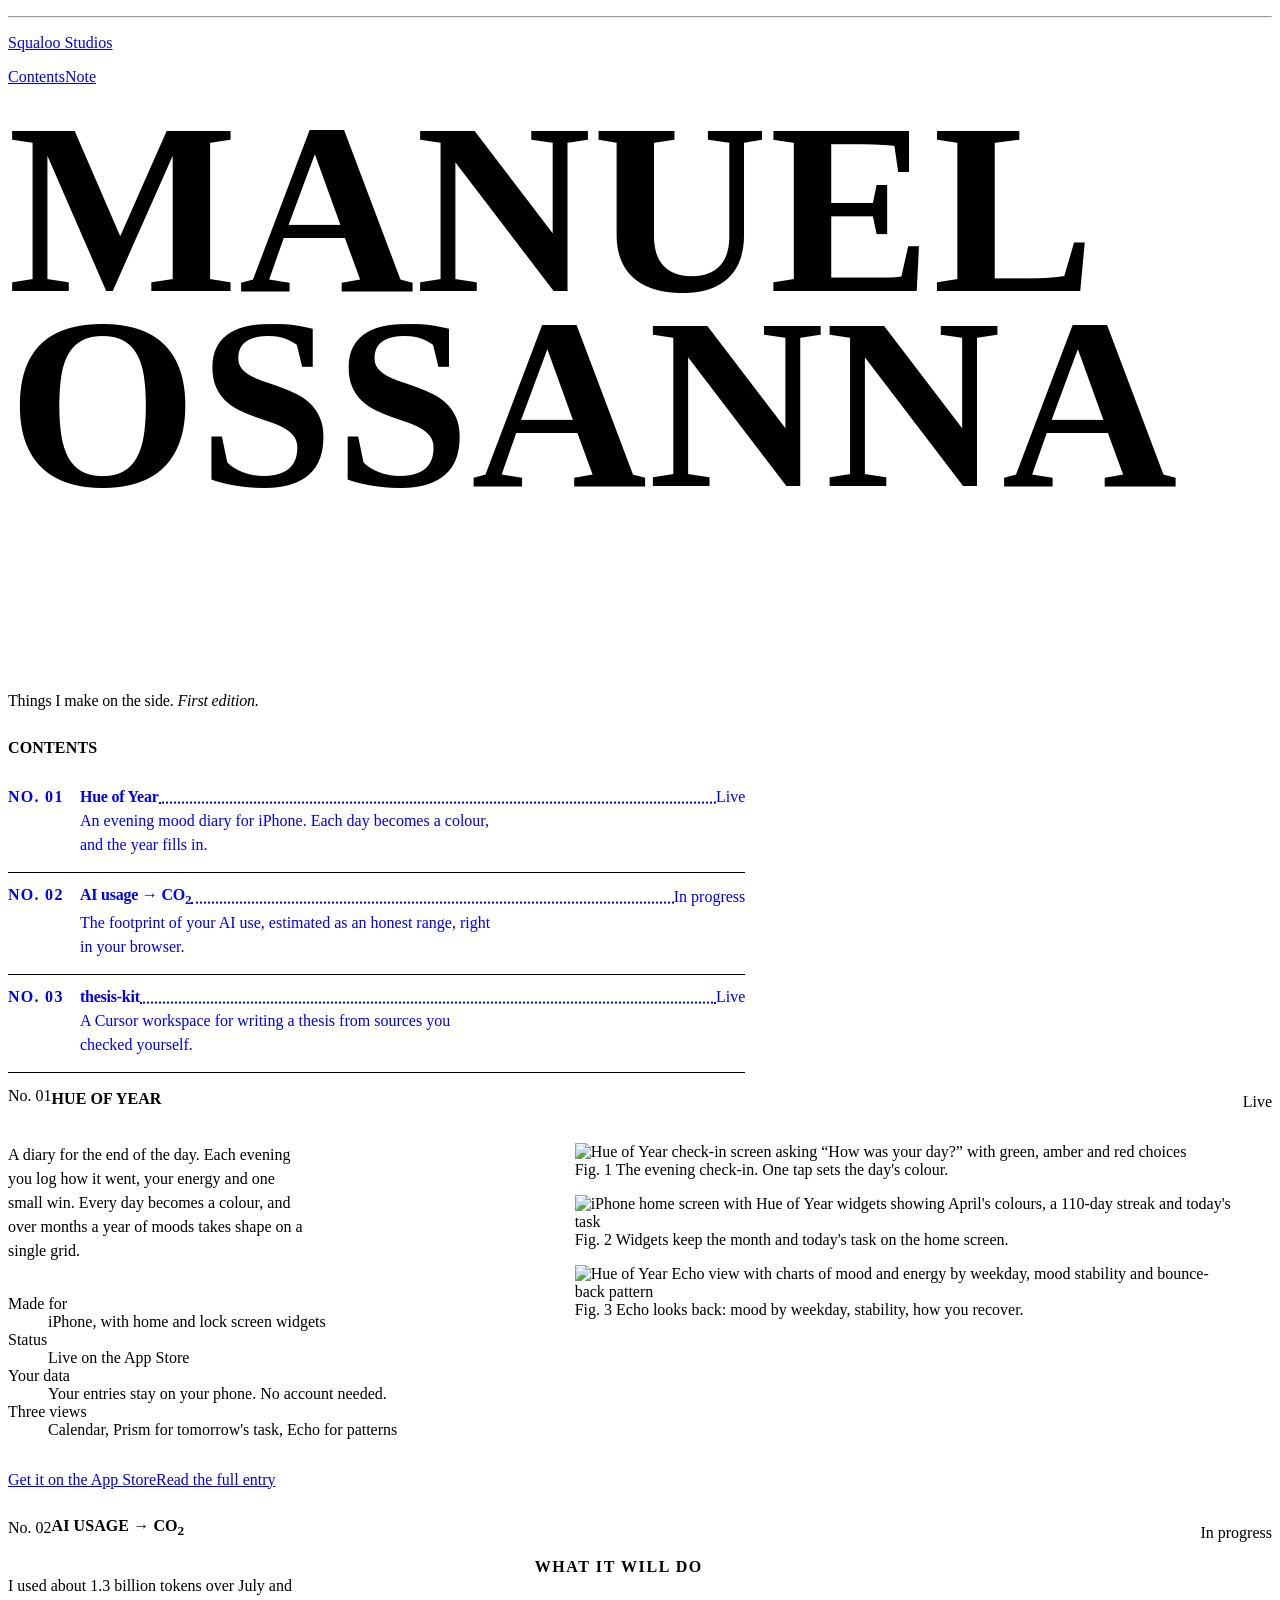
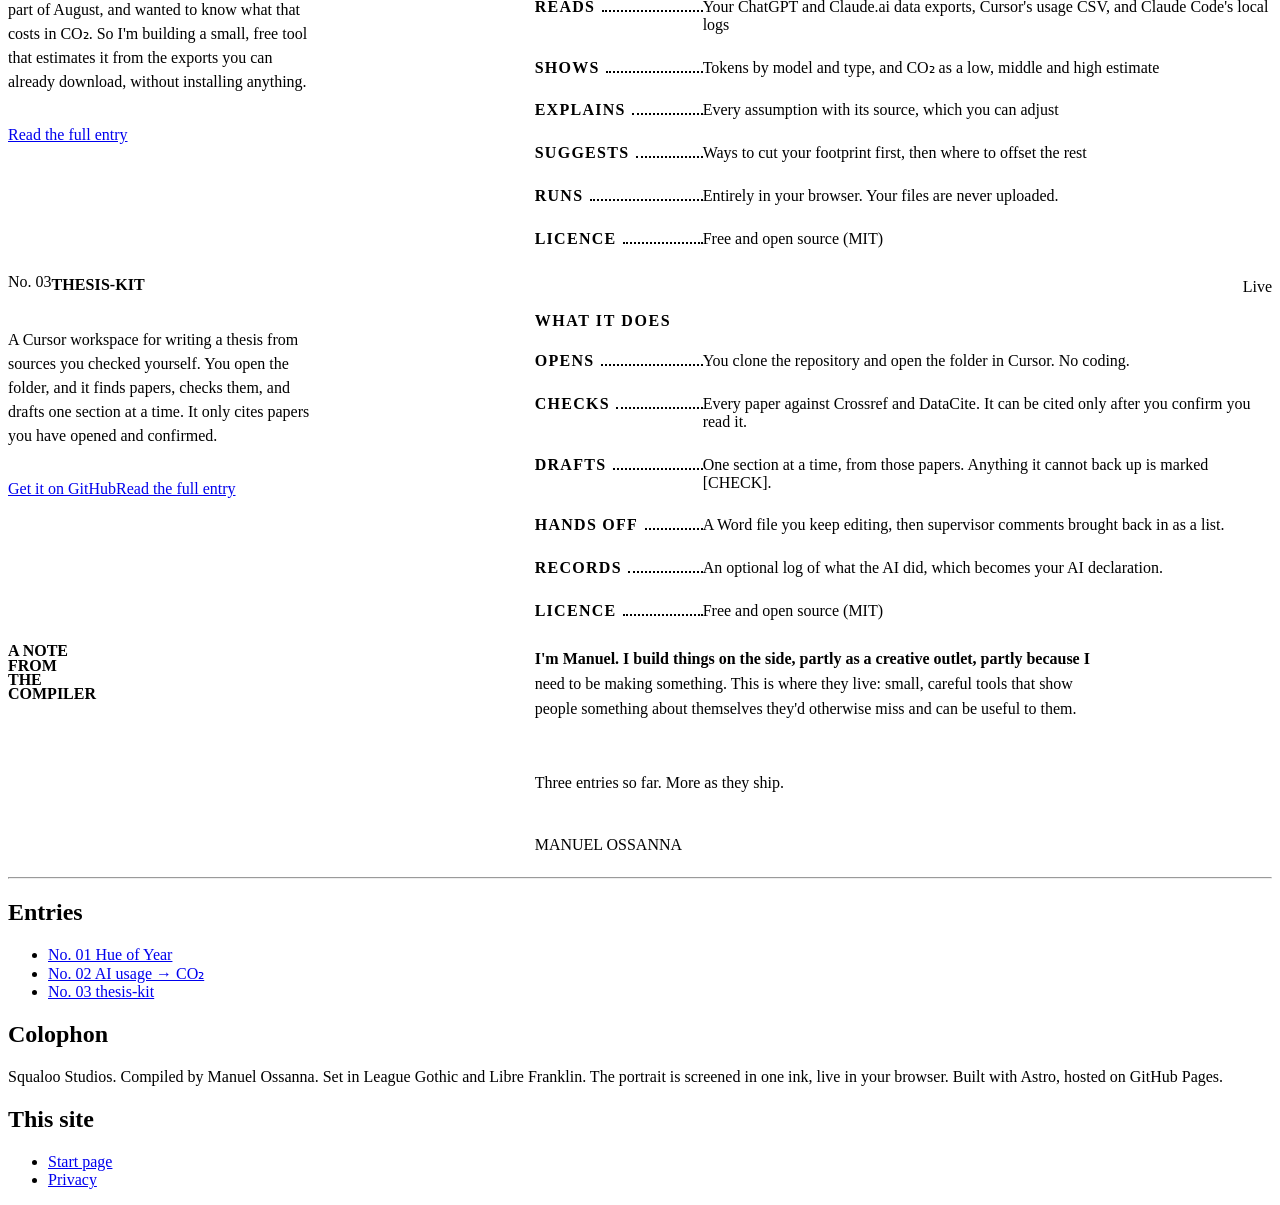
==== commit d501247e: "deploy: cb4d5654f1dd303e922fcd490fb32a7001cbee27" ====
--- a/index.html
+++ b/index.html
@@ -1,6 +1,5 @@
 <!DOCTYPE html><html lang="en" data-astro-cid-hkbrpulz><head><meta charset="utf-8"><meta name="viewport" content="width=device-width, initial-scale=1"><title>Squaloo Studios</title><meta name="description" content="Squaloo Studios is Manuel Ossanna's side-project studio. Hue of Year, a mood diary for iPhone, a tool that estimates the CO₂ of your AI use, and thesis-kit, a Cursor workspace for writing a thesis from sources you checked."><link rel="canonical" href="https://squaloo.studio/"><link rel="icon" href="/favicon.svg" type="image/svg+xml"><meta name="theme-color" content="#f3c019"><meta property="og:site_name" content="Squaloo Studios"><meta property="og:title" content="Squaloo Studios"><meta property="og:description" content="Squaloo Studios is Manuel Ossanna's side-project studio. Hue of Year, a mood diary for iPhone, a tool that estimates the CO₂ of your AI use, and thesis-kit, a Cursor workspace for writing a thesis from sources you checked."><meta property="og:url" content="https://squaloo.studio/"><meta property="og:type" content="website"><script type="application/ld+json">{"@context":"https://schema.org","@type":"WebSite","name":"Squaloo Studios","url":"https://squaloo.studio","description":"Squaloo Studios is Manuel Ossanna's side-project studio. Hue of Year, a mood diary for iPhone, a tool that estimates the CO₂ of your AI use, and thesis-kit, a Cursor workspace for writing a thesis from sources you checked."}</script><script>
       // The old site used hash routes (squaloo.studio/#/hue-of-year/support); send them to the real page.
       if (location.hash.startsWith('#/')) location.replace(location.hash.slice(1).replace(/\/?$/, '/'));
-    </script><link rel="stylesheet" href="/_astro/RunningHead.ZgSxBYma.css"><style>.reference[data-astro-cid-sewmkbsf]{border-collapse:collapse;border-top:3px solid var(--ink);align-self:start;width:100%}.reference[data-astro-cid-sewmkbsf] caption[data-astro-cid-sewmkbsf]{caption-side:top;text-align:left;font-size:var(--step--1);letter-spacing:.1em;text-transform:uppercase;padding-bottom:.5rem;font-weight:650}.reference[data-astro-cid-sewmkbsf] th[data-astro-cid-sewmkbsf],.reference[data-astro-cid-sewmkbsf] td[data-astro-cid-sewmkbsf]{border-bottom:1px solid var(--ink);text-align:left;vertical-align:baseline;padding:.7rem 0}.reference[data-astro-cid-sewmkbsf] th[data-astro-cid-sewmkbsf]{width:10.5rem;padding-right:var(--space-s);font-weight:400}.reference[data-astro-cid-sewmkbsf] th[data-astro-cid-sewmkbsf] span[data-astro-cid-sewmkbsf]{font-size:var(--step--1);letter-spacing:.08em;text-transform:uppercase;align-items:baseline;gap:.4em;padding-top:.15em;font-weight:650;display:flex}.reference[data-astro-cid-sewmkbsf] th[data-astro-cid-sewmkbsf] span[data-astro-cid-sewmkbsf]:after{content:"";border-bottom:2px dotted;flex:1;min-width:1rem}@media (width<=34rem){.reference[data-astro-cid-sewmkbsf] th[data-astro-cid-sewmkbsf]{width:7.5rem}}
-.reference[data-astro-cid-b4ytup2i]{border-collapse:collapse;border-top:3px solid var(--ink);align-self:start;width:100%}.reference[data-astro-cid-b4ytup2i] caption[data-astro-cid-b4ytup2i]{caption-side:top;text-align:left;font-size:var(--step--1);letter-spacing:.1em;text-transform:uppercase;padding-bottom:.5rem;font-weight:650}.reference[data-astro-cid-b4ytup2i] th[data-astro-cid-b4ytup2i],.reference[data-astro-cid-b4ytup2i] td[data-astro-cid-b4ytup2i]{border-bottom:1px solid var(--ink);text-align:left;vertical-align:baseline;padding:.7rem 0}.reference[data-astro-cid-b4ytup2i] th[data-astro-cid-b4ytup2i]{width:10.5rem;padding-right:var(--space-s);font-weight:400}.reference[data-astro-cid-b4ytup2i] th[data-astro-cid-b4ytup2i] span[data-astro-cid-b4ytup2i]{font-size:var(--step--1);letter-spacing:.08em;text-transform:uppercase;align-items:baseline;gap:.4em;padding-top:.15em;font-weight:650;display:flex}.reference[data-astro-cid-b4ytup2i] th[data-astro-cid-b4ytup2i] span[data-astro-cid-b4ytup2i]:after{content:"";border-bottom:2px dotted;flex:1;min-width:1rem}@media (width<=34rem){.reference[data-astro-cid-b4ytup2i] th[data-astro-cid-b4ytup2i]{width:7.5rem}}
-</style><link rel="stylesheet" href="/_astro/index.B3FeuZea.css"></head><body data-astro-cid-hkbrpulz><header class="cover" data-astro-cid-lcdefpme><div class="running-head" data-astro-cid-xselyit6><hr class="double-rule" data-astro-cid-xselyit6><div class="running-row" data-astro-cid-xselyit6><p data-astro-cid-xselyit6><a href="/" data-astro-cid-xselyit6>Squaloo Studios</a></p><nav aria-label="Page" data-astro-cid-xselyit6><a href="#contents" data-astro-cid-xselyit6>Contents</a><a href="#note" data-astro-cid-xselyit6>Note</a></nav></div></div><div class="cover-body" data-astro-cid-lcdefpme><h1 class="name" data-astro-cid-lcdefpme><span data-astro-cid-lcdefpme>Manuel</span><span data-astro-cid-lcdefpme>Ossanna</span></h1><p class="tagline" data-astro-cid-lcdefpme>Things I make on the side. <span data-astro-cid-lcdefpme>First edition.</span></p><nav class="contents" id="contents" aria-labelledby="contents-title" data-astro-cid-lcdefpme><h2 id="contents-title" class="rule-under" data-astro-cid-lcdefpme>Contents</h2><ol data-astro-cid-lcdefpme><li data-astro-cid-lcdefpme><a href="#no-01" data-astro-cid-lcdefpme><span class="no" data-astro-cid-lcdefpme>No. 01</span><span class="title" data-astro-cid-lcdefpme>Hue of Year</span><span class="leader" aria-hidden="true" data-astro-cid-lcdefpme></span><span class="stamp" data-state="live" data-astro-cid-lcdefpme>Live</span><span class="summary" data-astro-cid-lcdefpme>An evening mood diary for iPhone. Each day becomes a colour, and the year fills in.</span></a></li><li data-astro-cid-lcdefpme><a href="#no-02" data-astro-cid-lcdefpme><span class="no" data-astro-cid-lcdefpme>No. 02</span><span class="title" data-astro-cid-lcdefpme>AI usage <span class="nowrap"><span class="arrow" aria-hidden="true">→</span> CO<sub>2</sub></span></span><span class="leader" aria-hidden="true" data-astro-cid-lcdefpme></span><span class="stamp" data-state="progress" data-astro-cid-lcdefpme>In progress</span><span class="summary" data-astro-cid-lcdefpme>The footprint of your AI use, estimated as an honest range, right in your browser.</span></a></li><li data-astro-cid-lcdefpme><a href="#no-03" data-astro-cid-lcdefpme><span class="no" data-astro-cid-lcdefpme>No. 03</span><span class="title" data-astro-cid-lcdefpme>thesis-kit</span><span class="leader" aria-hidden="true" data-astro-cid-lcdefpme></span><span class="stamp" data-state="live" data-astro-cid-lcdefpme>Live</span><span class="summary" data-astro-cid-lcdefpme>A Cursor workspace for writing a thesis from sources you checked yourself.</span></a></li></ol></nav><figure class="portrait" data-halftone data-tone="/img/portrait-tone.webp" data-astro-cid-lcdefpme><canvas role="img" aria-label="Portrait of Manuel Ossanna, printed as a halftone" data-astro-cid-lcdefpme></canvas><noscript><img src="/img/portrait-halftone.webp" alt="Portrait of Manuel Ossanna, printed as a halftone" width="641" height="915" data-astro-cid-lcdefpme></noscript></figure></div></header><main data-astro-cid-lcdefpme><article class="entry" id="no-01" aria-labelledby="hue-title" data-astro-cid-lcdefpme><header class="entry-head rule-under" data-astro-cid-lcdefpme><p class="entry-no" data-astro-cid-lcdefpme>No. 01</p><h2 id="hue-title" data-astro-cid-lcdefpme>Hue of Year</h2><span class="stamp" data-state="live" data-astro-cid-lcdefpme>Live</span></header><div class="entry-body" data-astro-cid-lcdefpme><p class="lede" data-astro-cid-lcdefpme>A diary for the end of the day. Each evening you log how it went, your energy and one small win. Every day becomes a colour, and over months a year of moods takes shape on a single grid.</p><dl class="facts" data-astro-cid-lcdefpme><div data-astro-cid-lcdefpme><dt data-astro-cid-lcdefpme>Made for</dt><dd data-astro-cid-lcdefpme>iPhone, with home and lock screen widgets</dd></div><div data-astro-cid-lcdefpme><dt data-astro-cid-lcdefpme>Status</dt><dd data-astro-cid-lcdefpme>Live on the App Store</dd></div><div data-astro-cid-lcdefpme><dt data-astro-cid-lcdefpme>Your data</dt><dd data-astro-cid-lcdefpme>Your entries stay on your phone. No account needed.</dd></div><div data-astro-cid-lcdefpme><dt data-astro-cid-lcdefpme>Three views</dt><dd data-astro-cid-lcdefpme>Calendar, Prism for tomorrow's task, Echo for patterns</dd></div></dl><p class="actions" data-astro-cid-lcdefpme><a class="button" href="https://apps.apple.com/app/hue-of-year-mood-tracker/id6759992055" rel="noopener" data-astro-cid-lcdefpme>Get it on the App Store</a><a href="/hue-of-year/" data-astro-cid-lcdefpme>Read the full entry</a></p></div><div class="plates" data-astro-cid-lcdefpme><figure data-astro-cid-lcdefpme><img src="/img/hue-checkin.webp" alt="Hue of Year check-in screen asking “How was your day?” with green, amber and red choices" width="720" height="1417" loading="lazy" data-astro-cid-lcdefpme><figcaption data-astro-cid-lcdefpme><span data-astro-cid-lcdefpme>Fig. 1</span> The evening check-in. One tap sets the day's colour.</figcaption></figure><figure data-astro-cid-lcdefpme><img src="/img/hue-widgets.webp" alt="iPhone home screen with Hue of Year widgets showing April's colours, a 110-day streak and today's task" width="720" height="1471" loading="lazy" data-astro-cid-lcdefpme><figcaption data-astro-cid-lcdefpme><span data-astro-cid-lcdefpme>Fig. 2</span> Widgets keep the month and today's task on the home screen.</figcaption></figure><figure data-astro-cid-lcdefpme><img src="/img/hue-echo.webp" alt="Hue of Year Echo view with charts of mood and energy by weekday, mood stability and bounce-back pattern" width="720" height="1417" loading="lazy" data-astro-cid-lcdefpme><figcaption data-astro-cid-lcdefpme><span data-astro-cid-lcdefpme>Fig. 3</span> Echo looks back: mood by weekday, stability, how you recover.</figcaption></figure></div></article><article class="entry entry-progress" id="no-02" aria-labelledby="co2-title" data-astro-cid-lcdefpme><header class="entry-head rule-under" data-astro-cid-lcdefpme><p class="entry-no" data-astro-cid-lcdefpme>No. 02</p><h2 id="co2-title" data-astro-cid-lcdefpme>AI usage <span class="nowrap"><span class="arrow" aria-hidden="true">→</span> CO<sub>2</sub></span></h2><span class="stamp" data-state="progress" data-astro-cid-lcdefpme>In progress</span></header><div class="entry-body" data-astro-cid-lcdefpme><p class="lede" data-astro-cid-lcdefpme>I used about 1.3 billion tokens over July and part of August, and wanted to know what that costs in CO₂. So I'm building a small, free tool that estimates it from the exports you can already download, without installing anything.</p><p class="actions" data-astro-cid-lcdefpme><a href="/ai-co2/" data-astro-cid-lcdefpme>Read the full entry</a></p></div><table class="reference" data-astro-cid-sewmkbsf><caption data-astro-cid-sewmkbsf>What it will do</caption><tbody data-astro-cid-sewmkbsf><tr data-astro-cid-sewmkbsf><th scope="row" data-astro-cid-sewmkbsf><span data-astro-cid-sewmkbsf>Reads</span></th><td data-astro-cid-sewmkbsf>Your ChatGPT and Claude.ai data exports, Cursor's usage CSV, and Claude Code's local logs</td></tr><tr data-astro-cid-sewmkbsf><th scope="row" data-astro-cid-sewmkbsf><span data-astro-cid-sewmkbsf>Shows</span></th><td data-astro-cid-sewmkbsf>Tokens by model and type, and CO₂ as a low, middle and high estimate</td></tr><tr data-astro-cid-sewmkbsf><th scope="row" data-astro-cid-sewmkbsf><span data-astro-cid-sewmkbsf>Explains</span></th><td data-astro-cid-sewmkbsf>Every assumption with its source, which you can adjust</td></tr><tr data-astro-cid-sewmkbsf><th scope="row" data-astro-cid-sewmkbsf><span data-astro-cid-sewmkbsf>Suggests</span></th><td data-astro-cid-sewmkbsf>Ways to cut your footprint first, then where to offset the rest</td></tr><tr data-astro-cid-sewmkbsf><th scope="row" data-astro-cid-sewmkbsf><span data-astro-cid-sewmkbsf>Runs</span></th><td data-astro-cid-sewmkbsf>Entirely in your browser. Your files are never uploaded.</td></tr><tr data-astro-cid-sewmkbsf><th scope="row" data-astro-cid-sewmkbsf><span data-astro-cid-sewmkbsf>Licence</span></th><td data-astro-cid-sewmkbsf>Free and open source (MIT)</td></tr></tbody></table></article><article class="entry entry-progress" id="no-03" aria-labelledby="thesis-title" data-astro-cid-lcdefpme><header class="entry-head rule-under" data-astro-cid-lcdefpme><p class="entry-no" data-astro-cid-lcdefpme>No. 03</p><h2 id="thesis-title" data-astro-cid-lcdefpme>thesis-kit</h2><span class="stamp" data-state="live" data-astro-cid-lcdefpme>Live</span></header><div class="entry-body" data-astro-cid-lcdefpme><p class="lede" data-astro-cid-lcdefpme>A Cursor workspace for writing a thesis from sources you checked yourself. You open the folder, and it finds papers, checks them, and drafts one section at a time. It only cites papers you have opened and confirmed.</p><p class="actions" data-astro-cid-lcdefpme><a class="button" href="https://github.com/squaloo-studio/thesis-kit" rel="noopener" data-astro-cid-lcdefpme>Get it on GitHub</a><a href="/thesis-kit/" data-astro-cid-lcdefpme>Read the full entry</a></p></div><table class="reference" data-astro-cid-b4ytup2i><caption data-astro-cid-b4ytup2i>What it does</caption><tbody data-astro-cid-b4ytup2i><tr data-astro-cid-b4ytup2i><th scope="row" data-astro-cid-b4ytup2i><span data-astro-cid-b4ytup2i>Opens</span></th><td data-astro-cid-b4ytup2i>You clone the repository and open the folder in Cursor. No coding.</td></tr><tr data-astro-cid-b4ytup2i><th scope="row" data-astro-cid-b4ytup2i><span data-astro-cid-b4ytup2i>Checks</span></th><td data-astro-cid-b4ytup2i>Every paper against Crossref and DataCite. It can be cited only after you confirm you read it.</td></tr><tr data-astro-cid-b4ytup2i><th scope="row" data-astro-cid-b4ytup2i><span data-astro-cid-b4ytup2i>Drafts</span></th><td data-astro-cid-b4ytup2i>One section at a time, from those papers. Anything it cannot back up is marked [CHECK].</td></tr><tr data-astro-cid-b4ytup2i><th scope="row" data-astro-cid-b4ytup2i><span data-astro-cid-b4ytup2i>Hands off</span></th><td data-astro-cid-b4ytup2i>A Word file you keep editing, then supervisor comments brought back in as a list.</td></tr><tr data-astro-cid-b4ytup2i><th scope="row" data-astro-cid-b4ytup2i><span data-astro-cid-b4ytup2i>Records</span></th><td data-astro-cid-b4ytup2i>An optional log of what the AI did, which becomes your AI declaration.</td></tr><tr data-astro-cid-b4ytup2i><th scope="row" data-astro-cid-b4ytup2i><span data-astro-cid-b4ytup2i>Licence</span></th><td data-astro-cid-b4ytup2i>Free and open source (MIT)</td></tr></tbody></table></article><section class="note" id="note" aria-labelledby="note-title" data-astro-cid-lcdefpme><h2 id="note-title" data-astro-cid-lcdefpme>A note from the compiler</h2><div class="note-body" data-astro-cid-lcdefpme><p data-astro-cid-lcdefpme>I'm Manuel. I build things on the side, partly as a creative outlet, partly because I need to be making something. This is where they live: small, careful tools that show people something about themselves they'd otherwise miss and can be useful to them.</p><p data-astro-cid-lcdefpme>Three entries so far. More as they ship.</p><p class="signature" data-astro-cid-lcdefpme>Manuel Ossanna</p></div></section></main><footer class="colophon" data-astro-cid-hkbrpulz><hr class="double-rule" data-astro-cid-hkbrpulz><div class="colophon-grid" data-astro-cid-hkbrpulz><nav aria-label="Entries" data-astro-cid-hkbrpulz><h2 class="label" data-astro-cid-hkbrpulz>Entries</h2><ul data-astro-cid-hkbrpulz><li data-astro-cid-hkbrpulz><a href="/hue-of-year/" data-astro-cid-hkbrpulz>No. 01 Hue of Year</a></li><li data-astro-cid-hkbrpulz><a href="/ai-co2/" data-astro-cid-hkbrpulz>No. 02 AI usage → CO₂</a></li><li data-astro-cid-hkbrpulz><a href="/thesis-kit/" data-astro-cid-hkbrpulz>No. 03 thesis-kit</a></li></ul></nav><div data-astro-cid-hkbrpulz><h2 class="label" data-astro-cid-hkbrpulz>Colophon</h2><p data-astro-cid-hkbrpulz>Squaloo Studios. Compiled by Manuel Ossanna. Set in League Gothic and Libre Franklin. The portrait is screened in one ink, live in your browser. Built with Astro, hosted on GitHub Pages.</p></div><div data-astro-cid-hkbrpulz><h2 class="label" data-astro-cid-hkbrpulz>This site</h2><ul data-astro-cid-hkbrpulz><li data-astro-cid-hkbrpulz><a href="/" data-astro-cid-hkbrpulz>Start page</a></li><li data-astro-cid-hkbrpulz><a href="/privacy/" data-astro-cid-hkbrpulz>Privacy</a></li></ul></div></div></footer></body></html><script type="module">var e=Math.PI/4,t=Math.cos(e),n=Math.sin(e),r=1400;async function i(e){let t=new Image;t.src=e,await t.decode();let n=document.createElement(`canvas`);n.width=t.naturalWidth,n.height=t.naturalHeight;let r=n.getContext(`2d`,{willReadFrequently:!0});r.drawImage(t,0,0);let{data:i}=r.getImageData(0,0,n.width,n.height),a=n.width,o=n.height,s=new Float64Array((a+1)*(o+1));for(let e=0;e<o;e++){let t=0;for(let n=0;n<a;n++)t+=i[(e*a+n)*4]/255,s[(e+1)*(a+1)+n+1]=s[e*(a+1)+n+1]+t}return{sat:s,w:a,h:o}}function a(e,t,n,r,i){let a=Math.max(0,Math.min(e.w,Math.floor(t))),o=Math.max(0,Math.min(e.h,Math.floor(n))),s=Math.max(a+1,Math.min(e.w,Math.ceil(r))),c=Math.max(o+1,Math.min(e.h,Math.ceil(i))),l=e.w+1;return(e.sat[c*l+s]-e.sat[o*l+s]-e.sat[c*l+a]+e.sat[o*l+a])/((s-a)*(c-o))}function o(e,r,i,o){let s=Math.min(window.devicePixelRatio||1,2),c=e.clientWidth,l=e.clientHeight;(e.width!==Math.round(c*s)||e.height!==Math.round(l*s))&&(e.width=Math.round(c*s),e.height=Math.round(l*s));let u=e.getContext(`2d`);u.setTransform(s,0,0,s,0,0),u.clearRect(0,0,c,l),u.fillStyle=o,u.beginPath();let d=(c+l)*t,f=-c*n,p=l*t,m=r.w/c,h=r.h/l,g=i/2*.9;for(let e=Math.floor(0/i)*i+i/2;e<d;e+=i)for(let o=Math.floor(f/i)*i+i/2;o<p;o+=i){let s=e*t-o*n,d=e*n+o*t;if(s<0||d<0||s>=c||d>=l)continue;let f=a(r,(s-g)*m,(d-g)*h,(s+g)*m,(d+g)*h);if(f<.01)continue;let p=i/2*Math.sqrt(f)*1.22;p<.35||(u.moveTo(s+p,d),u.arc(s,d,p,0,Math.PI*2))}u.fill()}async function s(e){let t=e.querySelector(`canvas`),n=e.dataset.tone;if(!t||!n)return;let a=await i(n),s=getComputedStyle(e).color,c=()=>Math.min(6.5,Math.max(3.6,t.clientWidth/105)),l=window.matchMedia(`(prefers-reduced-motion: reduce)`).matches;e.dataset.ready=``;let u=!l;if(l)o(t,a,c(),s);else{let e=performance.now(),n=i=>{let l=Math.min(1,(i-e)/r),d=1-2**(-10*l),f=c();o(t,a,f*(4-3*d),s),l<1?requestAnimationFrame(n):u=!1};requestAnimationFrame(n)}let d=0;new ResizeObserver(()=>{u||(cancelAnimationFrame(d),d=requestAnimationFrame(()=>o(t,a,c(),s)))}).observe(t)}document.querySelectorAll(`[data-halftone]`).forEach(e=>void s(e));</script>+    </script><link rel="stylesheet" href="/_astro/RunningHead.ZgSxBYma.css"><link rel="stylesheet" href="/_astro/index.BNmHdnVs.css"><style>.reference[data-astro-cid-b4ytup2i]{border-collapse:collapse;border-top:3px solid var(--ink);align-self:start;width:100%}.reference[data-astro-cid-b4ytup2i] caption[data-astro-cid-b4ytup2i]{caption-side:top;text-align:left;font-size:var(--step--1);letter-spacing:.1em;text-transform:uppercase;padding-bottom:.5rem;font-weight:650}.reference[data-astro-cid-b4ytup2i] th[data-astro-cid-b4ytup2i],.reference[data-astro-cid-b4ytup2i] td[data-astro-cid-b4ytup2i]{border-bottom:1px solid var(--ink);text-align:left;vertical-align:baseline;padding:.7rem 0}.reference[data-astro-cid-b4ytup2i] th[data-astro-cid-b4ytup2i]{width:10.5rem;padding-right:var(--space-s);font-weight:400}.reference[data-astro-cid-b4ytup2i] th[data-astro-cid-b4ytup2i] span[data-astro-cid-b4ytup2i]{font-size:var(--step--1);letter-spacing:.08em;text-transform:uppercase;align-items:baseline;gap:.4em;padding-top:.15em;font-weight:650;display:flex}.reference[data-astro-cid-b4ytup2i] th[data-astro-cid-b4ytup2i] span[data-astro-cid-b4ytup2i]:after{content:"";border-bottom:2px dotted;flex:1;min-width:1rem}@media (width<=34rem){.reference[data-astro-cid-b4ytup2i] th[data-astro-cid-b4ytup2i]{width:7.5rem}}
+</style></head><body data-astro-cid-hkbrpulz><header class="cover" data-astro-cid-lcdefpme><div class="running-head" data-astro-cid-xselyit6><hr class="double-rule" data-astro-cid-xselyit6><div class="running-row" data-astro-cid-xselyit6><p data-astro-cid-xselyit6><a href="/" data-astro-cid-xselyit6>Squaloo Studios</a></p><nav aria-label="Page" data-astro-cid-xselyit6><a href="#contents" data-astro-cid-xselyit6>Contents</a><a href="#note" data-astro-cid-xselyit6>Note</a></nav></div></div><div class="cover-body" data-astro-cid-lcdefpme><h1 class="name" data-astro-cid-lcdefpme><span data-astro-cid-lcdefpme>Manuel</span><span data-astro-cid-lcdefpme>Ossanna</span></h1><p class="tagline" data-astro-cid-lcdefpme>Things I make on the side. <span data-astro-cid-lcdefpme>First edition.</span></p><nav class="contents" id="contents" aria-labelledby="contents-title" data-astro-cid-lcdefpme><h2 id="contents-title" class="rule-under" data-astro-cid-lcdefpme>Contents</h2><ol data-astro-cid-lcdefpme><li data-astro-cid-lcdefpme><a href="#no-01" data-astro-cid-lcdefpme><span class="no" data-astro-cid-lcdefpme>No. 01</span><span class="title" data-astro-cid-lcdefpme>Hue of Year</span><span class="leader" aria-hidden="true" data-astro-cid-lcdefpme></span><span class="stamp" data-state="live" data-astro-cid-lcdefpme>Live</span><span class="summary" data-astro-cid-lcdefpme>An evening mood diary for iPhone. Each day becomes a colour, and the year fills in.</span></a></li><li data-astro-cid-lcdefpme><a href="#no-02" data-astro-cid-lcdefpme><span class="no" data-astro-cid-lcdefpme>No. 02</span><span class="title" data-astro-cid-lcdefpme>AI usage <span class="nowrap"><span class="arrow" aria-hidden="true">→</span> CO<sub>2</sub></span></span><span class="leader" aria-hidden="true" data-astro-cid-lcdefpme></span><span class="stamp" data-state="progress" data-astro-cid-lcdefpme>In progress</span><span class="summary" data-astro-cid-lcdefpme>The footprint of your AI use, estimated as an honest range, right in your browser.</span></a></li><li data-astro-cid-lcdefpme><a href="#no-03" data-astro-cid-lcdefpme><span class="no" data-astro-cid-lcdefpme>No. 03</span><span class="title" data-astro-cid-lcdefpme>thesis-kit</span><span class="leader" aria-hidden="true" data-astro-cid-lcdefpme></span><span class="stamp" data-state="live" data-astro-cid-lcdefpme>Live</span><span class="summary" data-astro-cid-lcdefpme>A Cursor workspace for writing a thesis from sources you checked yourself.</span></a></li></ol></nav><figure class="portrait" data-halftone data-tone="/img/portrait-tone.webp" data-astro-cid-lcdefpme><canvas role="img" aria-label="Portrait of Manuel Ossanna, printed as a halftone" data-astro-cid-lcdefpme></canvas><noscript><img src="/img/portrait-halftone.webp" alt="Portrait of Manuel Ossanna, printed as a halftone" width="641" height="915" data-astro-cid-lcdefpme></noscript></figure></div></header><main data-astro-cid-lcdefpme><article class="entry" id="no-01" aria-labelledby="hue-title" data-astro-cid-lcdefpme><header class="entry-head rule-under" data-astro-cid-lcdefpme><p class="entry-no" data-astro-cid-lcdefpme>No. 01</p><h2 id="hue-title" data-astro-cid-lcdefpme>Hue of Year</h2><span class="stamp" data-state="live" data-astro-cid-lcdefpme>Live</span></header><div class="entry-body" data-astro-cid-lcdefpme><p class="lede" data-astro-cid-lcdefpme>A diary for the end of the day. Each evening you log how it went, your energy and one small win. Every day becomes a colour, and over months a year of moods takes shape on a single grid.</p><dl class="facts" data-astro-cid-lcdefpme><div data-astro-cid-lcdefpme><dt data-astro-cid-lcdefpme>Made for</dt><dd data-astro-cid-lcdefpme>iPhone, with home and lock screen widgets</dd></div><div data-astro-cid-lcdefpme><dt data-astro-cid-lcdefpme>Status</dt><dd data-astro-cid-lcdefpme>Live on the App Store</dd></div><div data-astro-cid-lcdefpme><dt data-astro-cid-lcdefpme>Your data</dt><dd data-astro-cid-lcdefpme>Your entries stay on your phone. No account needed.</dd></div><div data-astro-cid-lcdefpme><dt data-astro-cid-lcdefpme>Three views</dt><dd data-astro-cid-lcdefpme>Calendar, Prism for tomorrow's task, Echo for patterns</dd></div></dl><p class="actions" data-astro-cid-lcdefpme><a class="button" href="https://apps.apple.com/app/hue-of-year-mood-tracker/id6759992055" rel="noopener" data-astro-cid-lcdefpme>Get it on the App Store</a><a href="/hue-of-year/" data-astro-cid-lcdefpme>Read the full entry</a></p></div><div class="plates" data-astro-cid-lcdefpme><figure data-astro-cid-lcdefpme><img src="/img/hue-checkin.webp" alt="Hue of Year check-in screen asking “How was your day?” with green, amber and red choices" width="720" height="1417" loading="lazy" data-astro-cid-lcdefpme><figcaption data-astro-cid-lcdefpme><span data-astro-cid-lcdefpme>Fig. 1</span> The evening check-in. One tap sets the day's colour.</figcaption></figure><figure data-astro-cid-lcdefpme><img src="/img/hue-widgets.webp" alt="iPhone home screen with Hue of Year widgets showing April's colours, a 110-day streak and today's task" width="720" height="1471" loading="lazy" data-astro-cid-lcdefpme><figcaption data-astro-cid-lcdefpme><span data-astro-cid-lcdefpme>Fig. 2</span> Widgets keep the month and today's task on the home screen.</figcaption></figure><figure data-astro-cid-lcdefpme><img src="/img/hue-echo.webp" alt="Hue of Year Echo view with charts of mood and energy by weekday, mood stability and bounce-back pattern" width="720" height="1417" loading="lazy" data-astro-cid-lcdefpme><figcaption data-astro-cid-lcdefpme><span data-astro-cid-lcdefpme>Fig. 3</span> Echo looks back: mood by weekday, stability, how you recover.</figcaption></figure></div></article><article class="entry entry-progress" id="no-02" aria-labelledby="co2-title" data-astro-cid-lcdefpme><header class="entry-head rule-under" data-astro-cid-lcdefpme><p class="entry-no" data-astro-cid-lcdefpme>No. 02</p><h2 id="co2-title" data-astro-cid-lcdefpme>AI usage <span class="nowrap"><span class="arrow" aria-hidden="true">→</span> CO<sub>2</sub></span></h2><span class="stamp" data-state="progress" data-astro-cid-lcdefpme>In progress</span></header><div class="entry-body" data-astro-cid-lcdefpme><p class="lede" data-astro-cid-lcdefpme>I used about 1.3 billion tokens over July and part of August, and wanted to know what that costs in CO₂. So I'm building a small, free tool that estimates it from the exports you can already download, without installing anything.</p><p class="actions" data-astro-cid-lcdefpme><a href="/ai-co2/" data-astro-cid-lcdefpme>Read the full entry</a></p></div><table class="reference" data-astro-cid-sewmkbsf><caption data-astro-cid-sewmkbsf>What it will do</caption><tbody data-astro-cid-sewmkbsf><tr data-astro-cid-sewmkbsf><th scope="row" data-astro-cid-sewmkbsf><span data-astro-cid-sewmkbsf>Reads</span></th><td data-astro-cid-sewmkbsf>Your ChatGPT and Claude.ai data exports, Cursor's usage CSV, and Claude Code's local logs</td></tr><tr data-astro-cid-sewmkbsf><th scope="row" data-astro-cid-sewmkbsf><span data-astro-cid-sewmkbsf>Shows</span></th><td data-astro-cid-sewmkbsf>Tokens by model and type, and CO₂ as a low, middle and high estimate</td></tr><tr data-astro-cid-sewmkbsf><th scope="row" data-astro-cid-sewmkbsf><span data-astro-cid-sewmkbsf>Explains</span></th><td data-astro-cid-sewmkbsf>Every assumption with its source, which you can adjust</td></tr><tr data-astro-cid-sewmkbsf><th scope="row" data-astro-cid-sewmkbsf><span data-astro-cid-sewmkbsf>Suggests</span></th><td data-astro-cid-sewmkbsf>Ways to cut your footprint first, then where to offset the rest</td></tr><tr data-astro-cid-sewmkbsf><th scope="row" data-astro-cid-sewmkbsf><span data-astro-cid-sewmkbsf>Runs</span></th><td data-astro-cid-sewmkbsf>Entirely in your browser. Your files are never uploaded.</td></tr><tr data-astro-cid-sewmkbsf><th scope="row" data-astro-cid-sewmkbsf><span data-astro-cid-sewmkbsf>Licence</span></th><td data-astro-cid-sewmkbsf>Free and open source (MIT)</td></tr></tbody></table></article><article class="entry entry-progress" id="no-03" aria-labelledby="thesis-title" data-astro-cid-lcdefpme><header class="entry-head rule-under" data-astro-cid-lcdefpme><p class="entry-no" data-astro-cid-lcdefpme>No. 03</p><h2 id="thesis-title" data-astro-cid-lcdefpme>thesis-kit</h2><span class="stamp" data-state="live" data-astro-cid-lcdefpme>Live</span></header><div class="entry-body" data-astro-cid-lcdefpme><p class="lede" data-astro-cid-lcdefpme>A Cursor workspace for writing a thesis from sources you checked yourself. You open the folder, and it finds papers, checks them, and drafts one section at a time. It only cites papers you have opened and confirmed.</p><p class="actions" data-astro-cid-lcdefpme><a class="button" href="https://github.com/squaloo-studio/thesis-kit" rel="noopener" data-astro-cid-lcdefpme>Get it on GitHub</a><a href="/thesis-kit/" data-astro-cid-lcdefpme>Read the full entry</a></p></div><table class="reference" data-astro-cid-b4ytup2i><caption data-astro-cid-b4ytup2i>What it does</caption><tbody data-astro-cid-b4ytup2i><tr data-astro-cid-b4ytup2i><th scope="row" data-astro-cid-b4ytup2i><span data-astro-cid-b4ytup2i>Opens</span></th><td data-astro-cid-b4ytup2i>You clone the repository and open the folder in Cursor. No coding.</td></tr><tr data-astro-cid-b4ytup2i><th scope="row" data-astro-cid-b4ytup2i><span data-astro-cid-b4ytup2i>Checks</span></th><td data-astro-cid-b4ytup2i>Every paper against Crossref and DataCite. It can be cited only after you confirm you read it.</td></tr><tr data-astro-cid-b4ytup2i><th scope="row" data-astro-cid-b4ytup2i><span data-astro-cid-b4ytup2i>Drafts</span></th><td data-astro-cid-b4ytup2i>One section at a time, from those papers. Anything it cannot back up is marked [CHECK].</td></tr><tr data-astro-cid-b4ytup2i><th scope="row" data-astro-cid-b4ytup2i><span data-astro-cid-b4ytup2i>Hands off</span></th><td data-astro-cid-b4ytup2i>A Word file you keep editing, then supervisor comments brought back in as a list.</td></tr><tr data-astro-cid-b4ytup2i><th scope="row" data-astro-cid-b4ytup2i><span data-astro-cid-b4ytup2i>Records</span></th><td data-astro-cid-b4ytup2i>An optional log of what the AI did, which becomes your AI declaration.</td></tr><tr data-astro-cid-b4ytup2i><th scope="row" data-astro-cid-b4ytup2i><span data-astro-cid-b4ytup2i>Licence</span></th><td data-astro-cid-b4ytup2i>Free and open source (MIT)</td></tr></tbody></table></article><section class="note" id="note" aria-labelledby="note-title" data-astro-cid-lcdefpme><h2 id="note-title" data-astro-cid-lcdefpme>A note from the compiler</h2><div class="note-body" data-astro-cid-lcdefpme><p data-astro-cid-lcdefpme>I'm Manuel. I build things on the side, partly as a creative outlet, partly because I need to be making something. This is where they live: small, careful tools that show people something about themselves they'd otherwise miss and can be useful to them.</p><p data-astro-cid-lcdefpme>Three entries so far. More as they ship.</p><p class="signature" data-astro-cid-lcdefpme>Manuel Ossanna</p></div></section></main><footer class="colophon" data-astro-cid-hkbrpulz><hr class="double-rule" data-astro-cid-hkbrpulz><div class="colophon-grid" data-astro-cid-hkbrpulz><nav aria-label="Entries" data-astro-cid-hkbrpulz><h2 class="label" data-astro-cid-hkbrpulz>Entries</h2><ul data-astro-cid-hkbrpulz><li data-astro-cid-hkbrpulz><a href="/hue-of-year/" data-astro-cid-hkbrpulz>No. 01 Hue of Year</a></li><li data-astro-cid-hkbrpulz><a href="/ai-co2/" data-astro-cid-hkbrpulz>No. 02 AI usage → CO₂</a></li><li data-astro-cid-hkbrpulz><a href="/thesis-kit/" data-astro-cid-hkbrpulz>No. 03 thesis-kit</a></li></ul></nav><div data-astro-cid-hkbrpulz><h2 class="label" data-astro-cid-hkbrpulz>Colophon</h2><p data-astro-cid-hkbrpulz>Squaloo Studios. Compiled by Manuel Ossanna. Set in League Gothic and Libre Franklin. The portrait is screened in one ink, live in your browser. Built with Astro, hosted on GitHub Pages.</p></div><div data-astro-cid-hkbrpulz><h2 class="label" data-astro-cid-hkbrpulz>This site</h2><ul data-astro-cid-hkbrpulz><li data-astro-cid-hkbrpulz><a href="/" data-astro-cid-hkbrpulz>Start page</a></li><li data-astro-cid-hkbrpulz><a href="/privacy/" data-astro-cid-hkbrpulz>Privacy</a></li></ul></div></div></footer></body></html><script type="module">var e=Math.PI/4,t=Math.cos(e),n=Math.sin(e),r=1400;async function i(e){let t=new Image;t.src=e,await t.decode();let n=document.createElement(`canvas`);n.width=t.naturalWidth,n.height=t.naturalHeight;let r=n.getContext(`2d`,{willReadFrequently:!0});r.drawImage(t,0,0);let{data:i}=r.getImageData(0,0,n.width,n.height),a=n.width,o=n.height,s=new Float64Array((a+1)*(o+1));for(let e=0;e<o;e++){let t=0;for(let n=0;n<a;n++)t+=i[(e*a+n)*4]/255,s[(e+1)*(a+1)+n+1]=s[e*(a+1)+n+1]+t}return{sat:s,w:a,h:o}}function a(e,t,n,r,i){let a=Math.max(0,Math.min(e.w,Math.floor(t))),o=Math.max(0,Math.min(e.h,Math.floor(n))),s=Math.max(a+1,Math.min(e.w,Math.ceil(r))),c=Math.max(o+1,Math.min(e.h,Math.ceil(i))),l=e.w+1;return(e.sat[c*l+s]-e.sat[o*l+s]-e.sat[c*l+a]+e.sat[o*l+a])/((s-a)*(c-o))}function o(e,r,i,o){let s=Math.min(window.devicePixelRatio||1,2),c=e.clientWidth,l=e.clientHeight;(e.width!==Math.round(c*s)||e.height!==Math.round(l*s))&&(e.width=Math.round(c*s),e.height=Math.round(l*s));let u=e.getContext(`2d`);u.setTransform(s,0,0,s,0,0),u.clearRect(0,0,c,l),u.fillStyle=o,u.beginPath();let d=(c+l)*t,f=-c*n,p=l*t,m=r.w/c,h=r.h/l,g=i/2*.9;for(let e=Math.floor(0/i)*i+i/2;e<d;e+=i)for(let o=Math.floor(f/i)*i+i/2;o<p;o+=i){let s=e*t-o*n,d=e*n+o*t;if(s<0||d<0||s>=c||d>=l)continue;let f=a(r,(s-g)*m,(d-g)*h,(s+g)*m,(d+g)*h);if(f<.01)continue;let p=i/2*Math.sqrt(f)*1.22;p<.35||(u.moveTo(s+p,d),u.arc(s,d,p,0,Math.PI*2))}u.fill()}async function s(e){let t=e.querySelector(`canvas`),n=e.dataset.tone;if(!t||!n)return;let a=await i(n),s=getComputedStyle(e).color,c=()=>Math.min(6.5,Math.max(3.6,t.clientWidth/105)),l=window.matchMedia(`(prefers-reduced-motion: reduce)`).matches;e.dataset.ready=``;let u=!l;if(l)o(t,a,c(),s);else{let e=performance.now(),n=i=>{let l=Math.min(1,(i-e)/r),d=1-2**(-10*l),f=c();o(t,a,f*(4-3*d),s),l<1?requestAnimationFrame(n):u=!1};requestAnimationFrame(n)}let d=0;new ResizeObserver(()=>{u||(cancelAnimationFrame(d),d=requestAnimationFrame(()=>o(t,a,c(),s)))}).observe(t)}document.querySelectorAll(`[data-halftone]`).forEach(e=>void s(e));</script>
--- a/_astro/index.BNmHdnVs.css
+++ b/_astro/index.BNmHdnVs.css
@@ -0,0 +1 @@
+.reference[data-astro-cid-sewmkbsf]{border-collapse:collapse;border-top:3px solid var(--ink);align-self:start;width:100%}.reference[data-astro-cid-sewmkbsf] caption[data-astro-cid-sewmkbsf]{caption-side:top;text-align:left;font-size:var(--step--1);letter-spacing:.1em;text-transform:uppercase;padding-bottom:.5rem;font-weight:650}.reference[data-astro-cid-sewmkbsf] th[data-astro-cid-sewmkbsf],.reference[data-astro-cid-sewmkbsf] td[data-astro-cid-sewmkbsf]{border-bottom:1px solid var(--ink);text-align:left;vertical-align:baseline;padding:.7rem 0}.reference[data-astro-cid-sewmkbsf] th[data-astro-cid-sewmkbsf]{width:10.5rem;padding-right:var(--space-s);font-weight:400}.reference[data-astro-cid-sewmkbsf] th[data-astro-cid-sewmkbsf] span[data-astro-cid-sewmkbsf]{font-size:var(--step--1);letter-spacing:.08em;text-transform:uppercase;align-items:baseline;gap:.4em;padding-top:.15em;font-weight:650;display:flex}.reference[data-astro-cid-sewmkbsf] th[data-astro-cid-sewmkbsf] span[data-astro-cid-sewmkbsf]:after{content:"";border-bottom:2px dotted;flex:1;min-width:1rem}@media (width<=34rem){.reference[data-astro-cid-sewmkbsf] th[data-astro-cid-sewmkbsf]{width:7.5rem}}.cover[data-astro-cid-lcdefpme]{background:var(--yellow);min-height:100svh;color:var(--ink);padding:var(--space-m) var(--gutter) 0;grid-template-rows:auto 1fr;display:grid;overflow:hidden}.cover-body[data-astro-cid-lcdefpme]{column-gap:var(--space-l);grid-template:"name portrait""tagline portrait""contents portrait"1fr/minmax(0,7fr) minmax(0,5fr);padding-top:clamp(1.5rem,4svh,3rem);display:grid}.name[data-astro-cid-lcdefpme]{font-family:var(--display);letter-spacing:.005em;text-transform:uppercase;flex-direction:column;grid-area:name;margin-top:-.04em;font-size:min(19vw,31svh);line-height:.8;display:flex}.tagline[data-astro-cid-lcdefpme]{font-size:var(--step-2);letter-spacing:-.01em;grid-area:tagline;margin-top:clamp(1rem,3svh,2rem);font-weight:500;line-height:1.2}.tagline[data-astro-cid-lcdefpme] span[data-astro-cid-lcdefpme]{font-style:italic;font-weight:400}.contents[data-astro-cid-lcdefpme]{z-index:1;padding:var(--space-l) 0 var(--space-l);grid-area:contents;align-self:end;position:relative}.contents[data-astro-cid-lcdefpme] h2[data-astro-cid-lcdefpme]{font-family:var(--display);font-size:var(--step-3);text-transform:uppercase;letter-spacing:.01em;padding-bottom:.35rem;line-height:1}.contents[data-astro-cid-lcdefpme] ol[data-astro-cid-lcdefpme]{margin:0;padding:0;list-style:none}.contents[data-astro-cid-lcdefpme] li[data-astro-cid-lcdefpme]{border-bottom:1px solid}.contents[data-astro-cid-lcdefpme] a[data-astro-cid-lcdefpme]{align-items:baseline;column-gap:var(--space-s);transition:color .26s var(--ease-out);grid-template-columns:4.5rem auto 1fr auto;grid-template-areas:"no title leader stamp"".summary summary summary";row-gap:.15rem;padding:.85rem 0 .95rem;text-decoration:none;display:grid}.contents[data-astro-cid-lcdefpme] .no[data-astro-cid-lcdefpme]{font-size:var(--step--1);letter-spacing:.08em;text-transform:uppercase;font-variant-numeric:tabular-nums;grid-area:no;font-weight:650}.contents[data-astro-cid-lcdefpme] .title[data-astro-cid-lcdefpme]{font-size:var(--step-2);letter-spacing:-.015em;grid-area:title;font-weight:650;line-height:1.1}.contents[data-astro-cid-lcdefpme] .leader[data-astro-cid-lcdefpme]{transform-origin:0;border-bottom:2px dotted;grid-area:leader;align-self:center;height:0;translate:0 .35em}.contents[data-astro-cid-lcdefpme] .stamp[data-astro-cid-lcdefpme]{grid-area:stamp;align-self:center}.contents[data-astro-cid-lcdefpme] .summary[data-astro-cid-lcdefpme]{max-width:52ch;font-size:var(--step--1);grid-area:summary;line-height:1.5}.contents[data-astro-cid-lcdefpme] ol[data-astro-cid-lcdefpme]:has(a:hover,a:focus-visible) a[data-astro-cid-lcdefpme]:not(:hover,:focus-visible){color:var(--ink-faint)}.contents[data-astro-cid-lcdefpme] a[data-astro-cid-lcdefpme]:hover .leader[data-astro-cid-lcdefpme],.contents[data-astro-cid-lcdefpme] a[data-astro-cid-lcdefpme]:focus-visible .leader[data-astro-cid-lcdefpme]{animation:draw-leader .52s var(--ease-out)}@keyframes draw-leader{0%{clip-path:inset(0 100% 0 0)}to{clip-path:inset(0)}}.portrait[data-astro-cid-lcdefpme]{min-height:0;margin:0 calc(var(--gutter) * -1) 0 0;color:var(--ink);grid-area:portrait;justify-content:flex-end;align-self:stretch;align-items:flex-end;display:flex;container-type:size}.portrait[data-astro-cid-lcdefpme] canvas[data-astro-cid-lcdefpme],.portrait[data-astro-cid-lcdefpme] img[data-astro-cid-lcdefpme]{aspect-ratio:405/578;flex:none;width:auto;max-width:none;height:min(100cqh,142.716cqw)}main[data-astro-cid-lcdefpme]{background:var(--paper)}.entry[data-astro-cid-lcdefpme]{column-gap:var(--space-l);row-gap:var(--space-l);padding:var(--space-xl) var(--gutter) 0;grid-template-columns:minmax(0,5fr) minmax(0,7fr);display:grid}.entry-head[data-astro-cid-lcdefpme]{align-items:end;column-gap:var(--space-m);grid-column:1/-1;grid-template-columns:auto 1fr auto;padding-bottom:.5rem;display:grid}.entry-no[data-astro-cid-lcdefpme]{font-family:var(--display);font-size:var(--step-4);font-variant-numeric:tabular-nums;line-height:.85}.entry-head[data-astro-cid-lcdefpme] h2[data-astro-cid-lcdefpme]{font-family:var(--display);font-size:var(--step-5);text-transform:uppercase;letter-spacing:.005em;line-height:.85}.entry-head[data-astro-cid-lcdefpme] .stamp[data-astro-cid-lcdefpme]{margin-bottom:.5rem}.entry-body[data-astro-cid-lcdefpme]{gap:var(--space-m);flex-direction:column;display:flex}.lede[data-astro-cid-lcdefpme]{font-size:var(--step-1);max-width:38ch;line-height:1.5}.entry-progress[data-astro-cid-lcdefpme] .entry-body[data-astro-cid-lcdefpme]{grid-column:1}.entry-progress[data-astro-cid-lcdefpme]>.reference{grid-column:2}.note[data-astro-cid-lcdefpme]{column-gap:var(--space-l);margin-top:var(--space-xl);padding:var(--space-xl) var(--gutter);background:var(--yellow);grid-template-columns:minmax(0,5fr) minmax(0,7fr);display:grid}.note[data-astro-cid-lcdefpme] h2[data-astro-cid-lcdefpme]{font-family:var(--display);font-size:var(--step-4);text-transform:uppercase;max-width:8ch;line-height:.9}.note-body[data-astro-cid-lcdefpme]{max-width:36rem;font-size:var(--step-1);flex-direction:column;gap:1.1rem;line-height:1.55;display:flex}.note-body[data-astro-cid-lcdefpme] p[data-astro-cid-lcdefpme]:first-child:first-line{font-weight:650}.signature[data-astro-cid-lcdefpme]{font-family:var(--display);font-size:var(--step-3);text-transform:uppercase;margin-top:.5rem;line-height:1}@media (width<=60rem){.cover-body[data-astro-cid-lcdefpme]{grid-template:"name""portrait""tagline""contents"/minmax(0,1fr)}.name[data-astro-cid-lcdefpme]{font-size:35vw}.contents[data-astro-cid-lcdefpme]{padding:var(--space-l) 0 var(--space-m)}.portrait[data-astro-cid-lcdefpme]{margin:-.5rem calc(var(--gutter) * -1) 0 0;justify-content:flex-end;container-type:normal}.portrait[data-astro-cid-lcdefpme] canvas[data-astro-cid-lcdefpme],.portrait[data-astro-cid-lcdefpme] img[data-astro-cid-lcdefpme]{width:min(68%,24rem);height:auto}.entry[data-astro-cid-lcdefpme],.note[data-astro-cid-lcdefpme]{grid-template-columns:minmax(0,1fr)}.entry-progress[data-astro-cid-lcdefpme] .entry-body[data-astro-cid-lcdefpme],.entry-progress[data-astro-cid-lcdefpme]>.reference{grid-column:1}.entry-head[data-astro-cid-lcdefpme]{row-gap:var(--space-s);grid-template-columns:auto 1fr}.entry-head[data-astro-cid-lcdefpme] h2[data-astro-cid-lcdefpme]{font-size:var(--step-4);grid-area:2/1/auto/-1}.entry-head[data-astro-cid-lcdefpme] .stamp[data-astro-cid-lcdefpme]{grid-area:1/2;justify-self:end;margin-bottom:0}.entry-no[data-astro-cid-lcdefpme]{font-size:var(--step-3)}.note[data-astro-cid-lcdefpme] h2[data-astro-cid-lcdefpme]{margin-bottom:var(--space-m)}}@media (width<=34rem){.contents[data-astro-cid-lcdefpme] a[data-astro-cid-lcdefpme]{grid-template-columns:3.6rem 1fr auto;grid-template-areas:"no title stamp"".summary summary"}.contents[data-astro-cid-lcdefpme] .leader[data-astro-cid-lcdefpme]{display:none}.contents[data-astro-cid-lcdefpme] .title[data-astro-cid-lcdefpme]{font-size:var(--step-1)}}
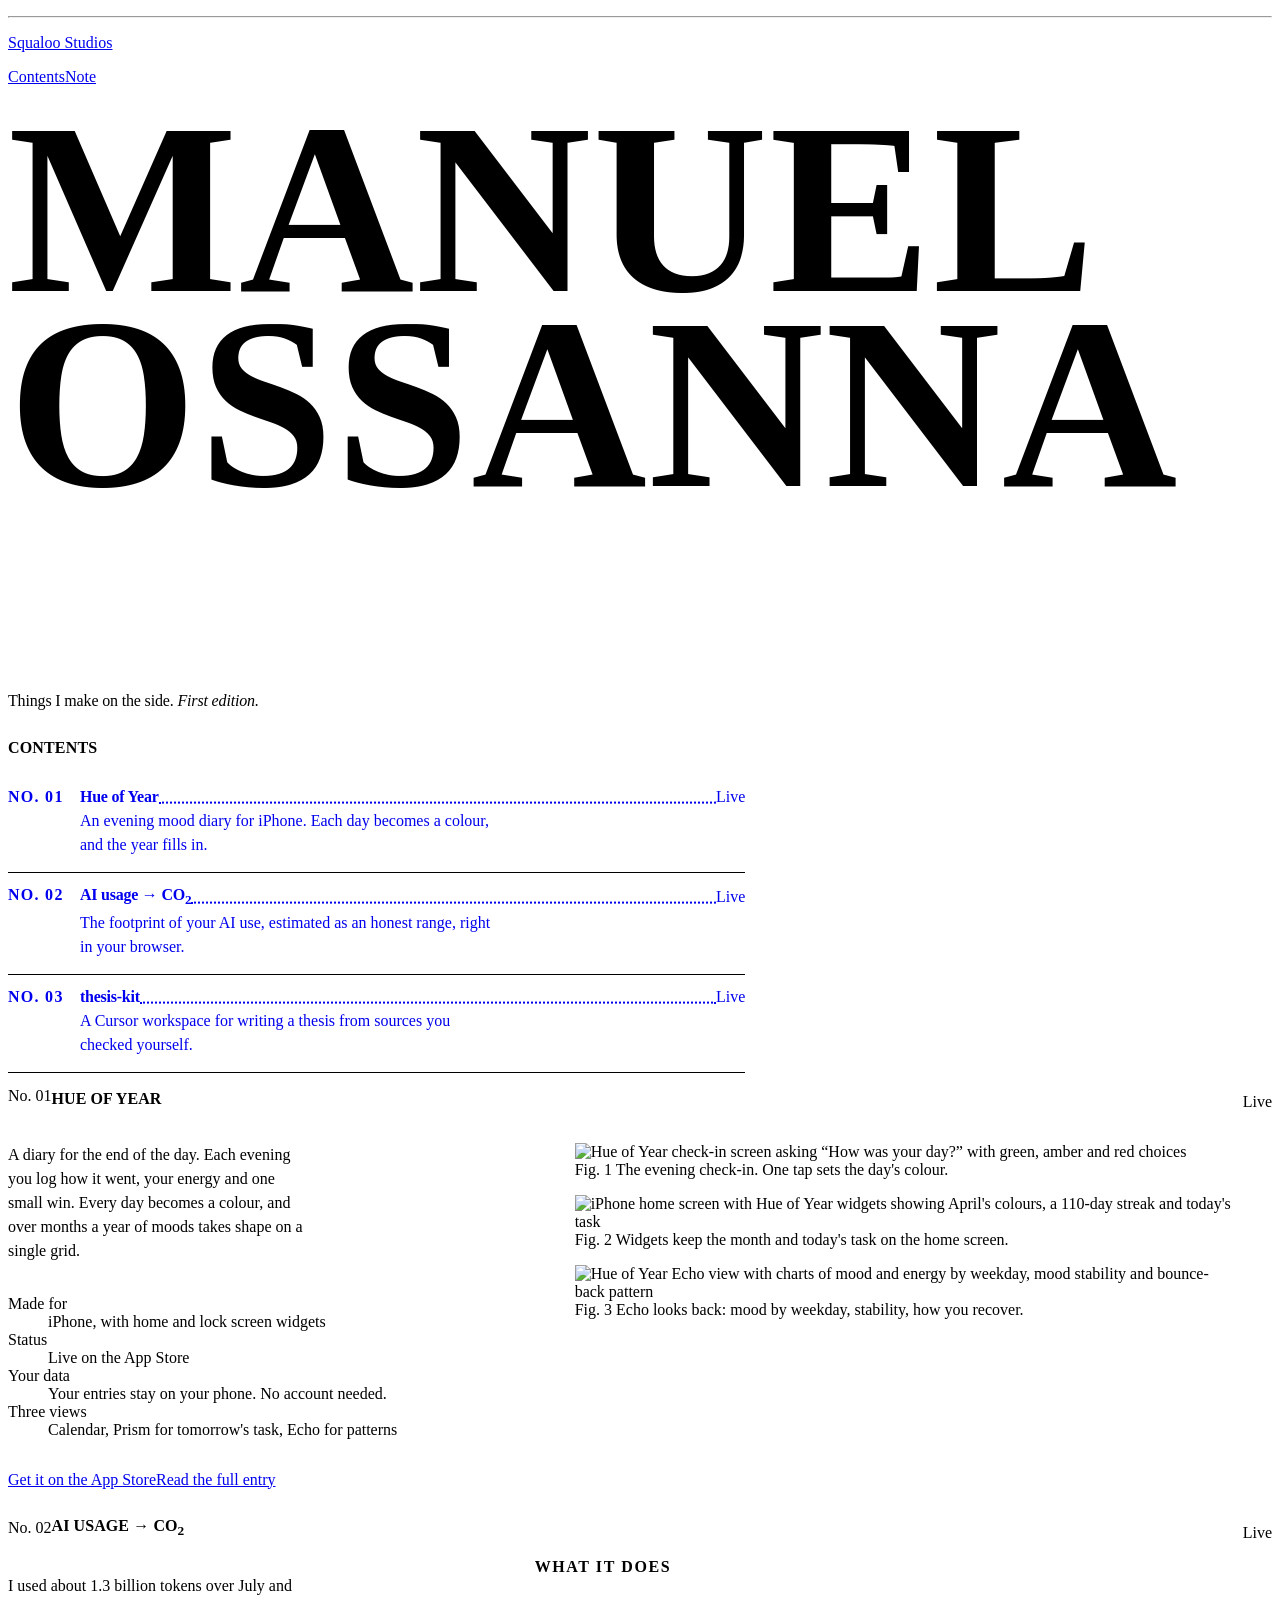
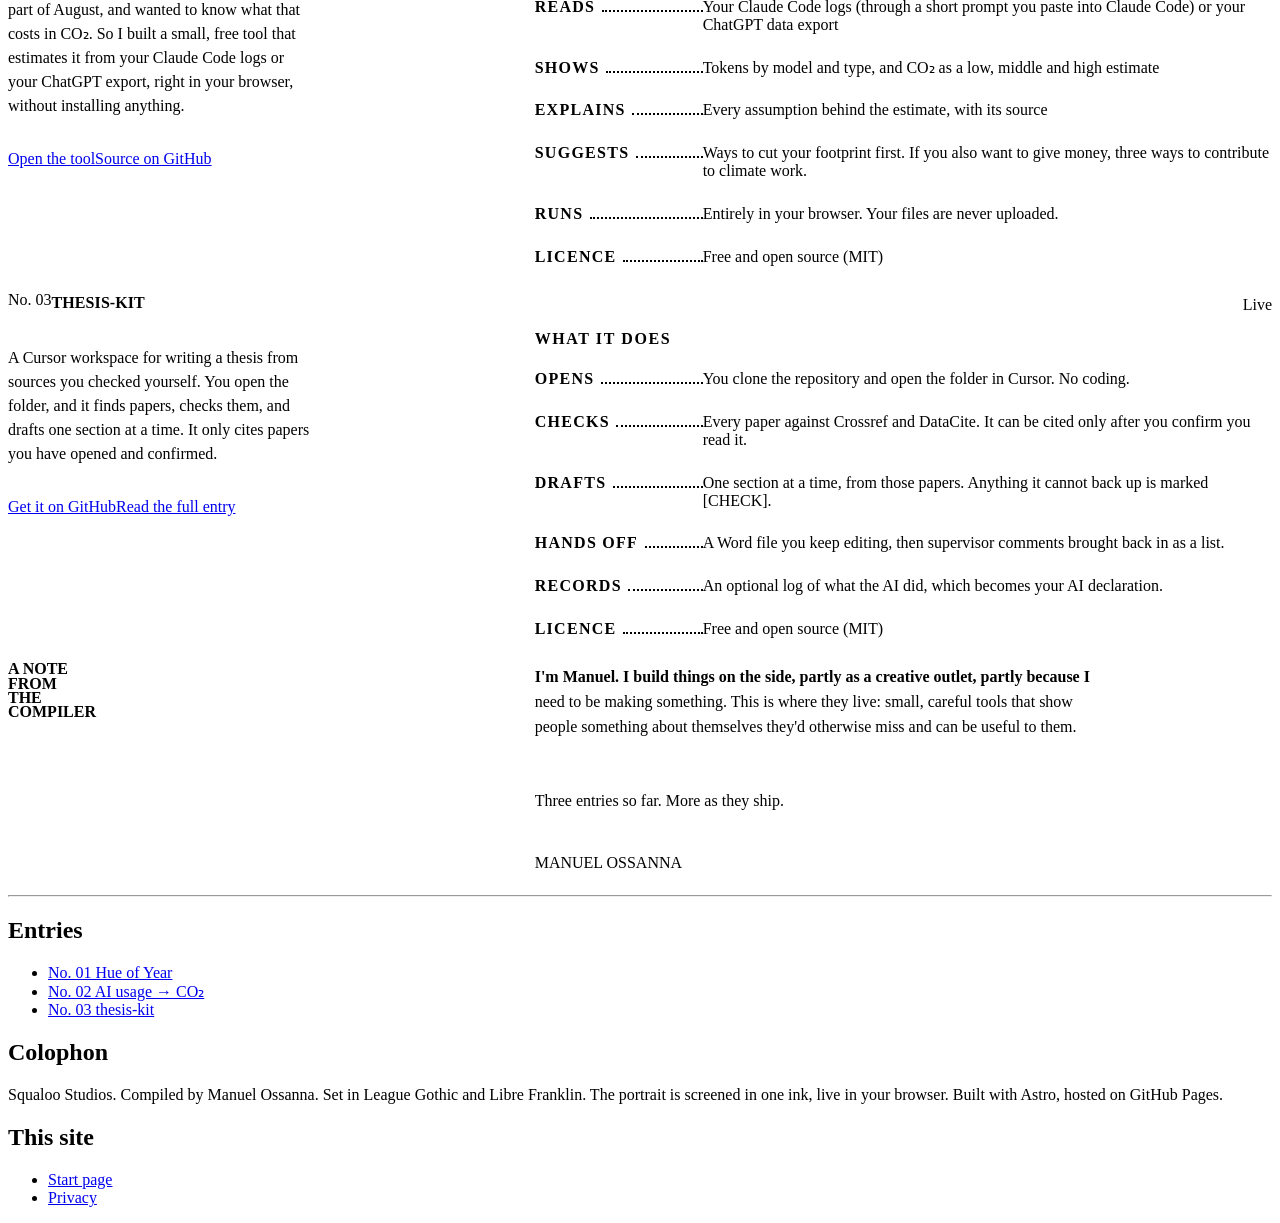
==== commit 7597b48e: "deploy: 7a5ae208106b501d55a592a20631c38a70d69a87" ====
--- a/index.html
+++ b/index.html
@@ -2,4 +2,4 @@
       // The old site used hash routes (squaloo.studio/#/hue-of-year/support); send them to the real page.
       if (location.hash.startsWith('#/')) location.replace(location.hash.slice(1).replace(/\/?$/, '/'));
     </script><link rel="stylesheet" href="/_astro/RunningHead.ZgSxBYma.css"><link rel="stylesheet" href="/_astro/index.BNmHdnVs.css"><style>.reference[data-astro-cid-b4ytup2i]{border-collapse:collapse;border-top:3px solid var(--ink);align-self:start;width:100%}.reference[data-astro-cid-b4ytup2i] caption[data-astro-cid-b4ytup2i]{caption-side:top;text-align:left;font-size:var(--step--1);letter-spacing:.1em;text-transform:uppercase;padding-bottom:.5rem;font-weight:650}.reference[data-astro-cid-b4ytup2i] th[data-astro-cid-b4ytup2i],.reference[data-astro-cid-b4ytup2i] td[data-astro-cid-b4ytup2i]{border-bottom:1px solid var(--ink);text-align:left;vertical-align:baseline;padding:.7rem 0}.reference[data-astro-cid-b4ytup2i] th[data-astro-cid-b4ytup2i]{width:10.5rem;padding-right:var(--space-s);font-weight:400}.reference[data-astro-cid-b4ytup2i] th[data-astro-cid-b4ytup2i] span[data-astro-cid-b4ytup2i]{font-size:var(--step--1);letter-spacing:.08em;text-transform:uppercase;align-items:baseline;gap:.4em;padding-top:.15em;font-weight:650;display:flex}.reference[data-astro-cid-b4ytup2i] th[data-astro-cid-b4ytup2i] span[data-astro-cid-b4ytup2i]:after{content:"";border-bottom:2px dotted;flex:1;min-width:1rem}@media (width<=34rem){.reference[data-astro-cid-b4ytup2i] th[data-astro-cid-b4ytup2i]{width:7.5rem}}
-</style></head><body data-astro-cid-hkbrpulz><header class="cover" data-astro-cid-lcdefpme><div class="running-head" data-astro-cid-xselyit6><hr class="double-rule" data-astro-cid-xselyit6><div class="running-row" data-astro-cid-xselyit6><p data-astro-cid-xselyit6><a href="/" data-astro-cid-xselyit6>Squaloo Studios</a></p><nav aria-label="Page" data-astro-cid-xselyit6><a href="#contents" data-astro-cid-xselyit6>Contents</a><a href="#note" data-astro-cid-xselyit6>Note</a></nav></div></div><div class="cover-body" data-astro-cid-lcdefpme><h1 class="name" data-astro-cid-lcdefpme><span data-astro-cid-lcdefpme>Manuel</span><span data-astro-cid-lcdefpme>Ossanna</span></h1><p class="tagline" data-astro-cid-lcdefpme>Things I make on the side. <span data-astro-cid-lcdefpme>First edition.</span></p><nav class="contents" id="contents" aria-labelledby="contents-title" data-astro-cid-lcdefpme><h2 id="contents-title" class="rule-under" data-astro-cid-lcdefpme>Contents</h2><ol data-astro-cid-lcdefpme><li data-astro-cid-lcdefpme><a href="#no-01" data-astro-cid-lcdefpme><span class="no" data-astro-cid-lcdefpme>No. 01</span><span class="title" data-astro-cid-lcdefpme>Hue of Year</span><span class="leader" aria-hidden="true" data-astro-cid-lcdefpme></span><span class="stamp" data-state="live" data-astro-cid-lcdefpme>Live</span><span class="summary" data-astro-cid-lcdefpme>An evening mood diary for iPhone. Each day becomes a colour, and the year fills in.</span></a></li><li data-astro-cid-lcdefpme><a href="#no-02" data-astro-cid-lcdefpme><span class="no" data-astro-cid-lcdefpme>No. 02</span><span class="title" data-astro-cid-lcdefpme>AI usage <span class="nowrap"><span class="arrow" aria-hidden="true">→</span> CO<sub>2</sub></span></span><span class="leader" aria-hidden="true" data-astro-cid-lcdefpme></span><span class="stamp" data-state="progress" data-astro-cid-lcdefpme>In progress</span><span class="summary" data-astro-cid-lcdefpme>The footprint of your AI use, estimated as an honest range, right in your browser.</span></a></li><li data-astro-cid-lcdefpme><a href="#no-03" data-astro-cid-lcdefpme><span class="no" data-astro-cid-lcdefpme>No. 03</span><span class="title" data-astro-cid-lcdefpme>thesis-kit</span><span class="leader" aria-hidden="true" data-astro-cid-lcdefpme></span><span class="stamp" data-state="live" data-astro-cid-lcdefpme>Live</span><span class="summary" data-astro-cid-lcdefpme>A Cursor workspace for writing a thesis from sources you checked yourself.</span></a></li></ol></nav><figure class="portrait" data-halftone data-tone="/img/portrait-tone.webp" data-astro-cid-lcdefpme><canvas role="img" aria-label="Portrait of Manuel Ossanna, printed as a halftone" data-astro-cid-lcdefpme></canvas><noscript><img src="/img/portrait-halftone.webp" alt="Portrait of Manuel Ossanna, printed as a halftone" width="641" height="915" data-astro-cid-lcdefpme></noscript></figure></div></header><main data-astro-cid-lcdefpme><article class="entry" id="no-01" aria-labelledby="hue-title" data-astro-cid-lcdefpme><header class="entry-head rule-under" data-astro-cid-lcdefpme><p class="entry-no" data-astro-cid-lcdefpme>No. 01</p><h2 id="hue-title" data-astro-cid-lcdefpme>Hue of Year</h2><span class="stamp" data-state="live" data-astro-cid-lcdefpme>Live</span></header><div class="entry-body" data-astro-cid-lcdefpme><p class="lede" data-astro-cid-lcdefpme>A diary for the end of the day. Each evening you log how it went, your energy and one small win. Every day becomes a colour, and over months a year of moods takes shape on a single grid.</p><dl class="facts" data-astro-cid-lcdefpme><div data-astro-cid-lcdefpme><dt data-astro-cid-lcdefpme>Made for</dt><dd data-astro-cid-lcdefpme>iPhone, with home and lock screen widgets</dd></div><div data-astro-cid-lcdefpme><dt data-astro-cid-lcdefpme>Status</dt><dd data-astro-cid-lcdefpme>Live on the App Store</dd></div><div data-astro-cid-lcdefpme><dt data-astro-cid-lcdefpme>Your data</dt><dd data-astro-cid-lcdefpme>Your entries stay on your phone. No account needed.</dd></div><div data-astro-cid-lcdefpme><dt data-astro-cid-lcdefpme>Three views</dt><dd data-astro-cid-lcdefpme>Calendar, Prism for tomorrow's task, Echo for patterns</dd></div></dl><p class="actions" data-astro-cid-lcdefpme><a class="button" href="https://apps.apple.com/app/hue-of-year-mood-tracker/id6759992055" rel="noopener" data-astro-cid-lcdefpme>Get it on the App Store</a><a href="/hue-of-year/" data-astro-cid-lcdefpme>Read the full entry</a></p></div><div class="plates" data-astro-cid-lcdefpme><figure data-astro-cid-lcdefpme><img src="/img/hue-checkin.webp" alt="Hue of Year check-in screen asking “How was your day?” with green, amber and red choices" width="720" height="1417" loading="lazy" data-astro-cid-lcdefpme><figcaption data-astro-cid-lcdefpme><span data-astro-cid-lcdefpme>Fig. 1</span> The evening check-in. One tap sets the day's colour.</figcaption></figure><figure data-astro-cid-lcdefpme><img src="/img/hue-widgets.webp" alt="iPhone home screen with Hue of Year widgets showing April's colours, a 110-day streak and today's task" width="720" height="1471" loading="lazy" data-astro-cid-lcdefpme><figcaption data-astro-cid-lcdefpme><span data-astro-cid-lcdefpme>Fig. 2</span> Widgets keep the month and today's task on the home screen.</figcaption></figure><figure data-astro-cid-lcdefpme><img src="/img/hue-echo.webp" alt="Hue of Year Echo view with charts of mood and energy by weekday, mood stability and bounce-back pattern" width="720" height="1417" loading="lazy" data-astro-cid-lcdefpme><figcaption data-astro-cid-lcdefpme><span data-astro-cid-lcdefpme>Fig. 3</span> Echo looks back: mood by weekday, stability, how you recover.</figcaption></figure></div></article><article class="entry entry-progress" id="no-02" aria-labelledby="co2-title" data-astro-cid-lcdefpme><header class="entry-head rule-under" data-astro-cid-lcdefpme><p class="entry-no" data-astro-cid-lcdefpme>No. 02</p><h2 id="co2-title" data-astro-cid-lcdefpme>AI usage <span class="nowrap"><span class="arrow" aria-hidden="true">→</span> CO<sub>2</sub></span></h2><span class="stamp" data-state="progress" data-astro-cid-lcdefpme>In progress</span></header><div class="entry-body" data-astro-cid-lcdefpme><p class="lede" data-astro-cid-lcdefpme>I used about 1.3 billion tokens over July and part of August, and wanted to know what that costs in CO₂. So I'm building a small, free tool that estimates it from the exports you can already download, without installing anything.</p><p class="actions" data-astro-cid-lcdefpme><a href="/ai-co2/" data-astro-cid-lcdefpme>Read the full entry</a></p></div><table class="reference" data-astro-cid-sewmkbsf><caption data-astro-cid-sewmkbsf>What it will do</caption><tbody data-astro-cid-sewmkbsf><tr data-astro-cid-sewmkbsf><th scope="row" data-astro-cid-sewmkbsf><span data-astro-cid-sewmkbsf>Reads</span></th><td data-astro-cid-sewmkbsf>Your ChatGPT and Claude.ai data exports, Cursor's usage CSV, and Claude Code's local logs</td></tr><tr data-astro-cid-sewmkbsf><th scope="row" data-astro-cid-sewmkbsf><span data-astro-cid-sewmkbsf>Shows</span></th><td data-astro-cid-sewmkbsf>Tokens by model and type, and CO₂ as a low, middle and high estimate</td></tr><tr data-astro-cid-sewmkbsf><th scope="row" data-astro-cid-sewmkbsf><span data-astro-cid-sewmkbsf>Explains</span></th><td data-astro-cid-sewmkbsf>Every assumption with its source, which you can adjust</td></tr><tr data-astro-cid-sewmkbsf><th scope="row" data-astro-cid-sewmkbsf><span data-astro-cid-sewmkbsf>Suggests</span></th><td data-astro-cid-sewmkbsf>Ways to cut your footprint first, then where to offset the rest</td></tr><tr data-astro-cid-sewmkbsf><th scope="row" data-astro-cid-sewmkbsf><span data-astro-cid-sewmkbsf>Runs</span></th><td data-astro-cid-sewmkbsf>Entirely in your browser. Your files are never uploaded.</td></tr><tr data-astro-cid-sewmkbsf><th scope="row" data-astro-cid-sewmkbsf><span data-astro-cid-sewmkbsf>Licence</span></th><td data-astro-cid-sewmkbsf>Free and open source (MIT)</td></tr></tbody></table></article><article class="entry entry-progress" id="no-03" aria-labelledby="thesis-title" data-astro-cid-lcdefpme><header class="entry-head rule-under" data-astro-cid-lcdefpme><p class="entry-no" data-astro-cid-lcdefpme>No. 03</p><h2 id="thesis-title" data-astro-cid-lcdefpme>thesis-kit</h2><span class="stamp" data-state="live" data-astro-cid-lcdefpme>Live</span></header><div class="entry-body" data-astro-cid-lcdefpme><p class="lede" data-astro-cid-lcdefpme>A Cursor workspace for writing a thesis from sources you checked yourself. You open the folder, and it finds papers, checks them, and drafts one section at a time. It only cites papers you have opened and confirmed.</p><p class="actions" data-astro-cid-lcdefpme><a class="button" href="https://github.com/squaloo-studio/thesis-kit" rel="noopener" data-astro-cid-lcdefpme>Get it on GitHub</a><a href="/thesis-kit/" data-astro-cid-lcdefpme>Read the full entry</a></p></div><table class="reference" data-astro-cid-b4ytup2i><caption data-astro-cid-b4ytup2i>What it does</caption><tbody data-astro-cid-b4ytup2i><tr data-astro-cid-b4ytup2i><th scope="row" data-astro-cid-b4ytup2i><span data-astro-cid-b4ytup2i>Opens</span></th><td data-astro-cid-b4ytup2i>You clone the repository and open the folder in Cursor. No coding.</td></tr><tr data-astro-cid-b4ytup2i><th scope="row" data-astro-cid-b4ytup2i><span data-astro-cid-b4ytup2i>Checks</span></th><td data-astro-cid-b4ytup2i>Every paper against Crossref and DataCite. It can be cited only after you confirm you read it.</td></tr><tr data-astro-cid-b4ytup2i><th scope="row" data-astro-cid-b4ytup2i><span data-astro-cid-b4ytup2i>Drafts</span></th><td data-astro-cid-b4ytup2i>One section at a time, from those papers. Anything it cannot back up is marked [CHECK].</td></tr><tr data-astro-cid-b4ytup2i><th scope="row" data-astro-cid-b4ytup2i><span data-astro-cid-b4ytup2i>Hands off</span></th><td data-astro-cid-b4ytup2i>A Word file you keep editing, then supervisor comments brought back in as a list.</td></tr><tr data-astro-cid-b4ytup2i><th scope="row" data-astro-cid-b4ytup2i><span data-astro-cid-b4ytup2i>Records</span></th><td data-astro-cid-b4ytup2i>An optional log of what the AI did, which becomes your AI declaration.</td></tr><tr data-astro-cid-b4ytup2i><th scope="row" data-astro-cid-b4ytup2i><span data-astro-cid-b4ytup2i>Licence</span></th><td data-astro-cid-b4ytup2i>Free and open source (MIT)</td></tr></tbody></table></article><section class="note" id="note" aria-labelledby="note-title" data-astro-cid-lcdefpme><h2 id="note-title" data-astro-cid-lcdefpme>A note from the compiler</h2><div class="note-body" data-astro-cid-lcdefpme><p data-astro-cid-lcdefpme>I'm Manuel. I build things on the side, partly as a creative outlet, partly because I need to be making something. This is where they live: small, careful tools that show people something about themselves they'd otherwise miss and can be useful to them.</p><p data-astro-cid-lcdefpme>Three entries so far. More as they ship.</p><p class="signature" data-astro-cid-lcdefpme>Manuel Ossanna</p></div></section></main><footer class="colophon" data-astro-cid-hkbrpulz><hr class="double-rule" data-astro-cid-hkbrpulz><div class="colophon-grid" data-astro-cid-hkbrpulz><nav aria-label="Entries" data-astro-cid-hkbrpulz><h2 class="label" data-astro-cid-hkbrpulz>Entries</h2><ul data-astro-cid-hkbrpulz><li data-astro-cid-hkbrpulz><a href="/hue-of-year/" data-astro-cid-hkbrpulz>No. 01 Hue of Year</a></li><li data-astro-cid-hkbrpulz><a href="/ai-co2/" data-astro-cid-hkbrpulz>No. 02 AI usage → CO₂</a></li><li data-astro-cid-hkbrpulz><a href="/thesis-kit/" data-astro-cid-hkbrpulz>No. 03 thesis-kit</a></li></ul></nav><div data-astro-cid-hkbrpulz><h2 class="label" data-astro-cid-hkbrpulz>Colophon</h2><p data-astro-cid-hkbrpulz>Squaloo Studios. Compiled by Manuel Ossanna. Set in League Gothic and Libre Franklin. The portrait is screened in one ink, live in your browser. Built with Astro, hosted on GitHub Pages.</p></div><div data-astro-cid-hkbrpulz><h2 class="label" data-astro-cid-hkbrpulz>This site</h2><ul data-astro-cid-hkbrpulz><li data-astro-cid-hkbrpulz><a href="/" data-astro-cid-hkbrpulz>Start page</a></li><li data-astro-cid-hkbrpulz><a href="/privacy/" data-astro-cid-hkbrpulz>Privacy</a></li></ul></div></div></footer></body></html><script type="module">var e=Math.PI/4,t=Math.cos(e),n=Math.sin(e),r=1400;async function i(e){let t=new Image;t.src=e,await t.decode();let n=document.createElement(`canvas`);n.width=t.naturalWidth,n.height=t.naturalHeight;let r=n.getContext(`2d`,{willReadFrequently:!0});r.drawImage(t,0,0);let{data:i}=r.getImageData(0,0,n.width,n.height),a=n.width,o=n.height,s=new Float64Array((a+1)*(o+1));for(let e=0;e<o;e++){let t=0;for(let n=0;n<a;n++)t+=i[(e*a+n)*4]/255,s[(e+1)*(a+1)+n+1]=s[e*(a+1)+n+1]+t}return{sat:s,w:a,h:o}}function a(e,t,n,r,i){let a=Math.max(0,Math.min(e.w,Math.floor(t))),o=Math.max(0,Math.min(e.h,Math.floor(n))),s=Math.max(a+1,Math.min(e.w,Math.ceil(r))),c=Math.max(o+1,Math.min(e.h,Math.ceil(i))),l=e.w+1;return(e.sat[c*l+s]-e.sat[o*l+s]-e.sat[c*l+a]+e.sat[o*l+a])/((s-a)*(c-o))}function o(e,r,i,o){let s=Math.min(window.devicePixelRatio||1,2),c=e.clientWidth,l=e.clientHeight;(e.width!==Math.round(c*s)||e.height!==Math.round(l*s))&&(e.width=Math.round(c*s),e.height=Math.round(l*s));let u=e.getContext(`2d`);u.setTransform(s,0,0,s,0,0),u.clearRect(0,0,c,l),u.fillStyle=o,u.beginPath();let d=(c+l)*t,f=-c*n,p=l*t,m=r.w/c,h=r.h/l,g=i/2*.9;for(let e=Math.floor(0/i)*i+i/2;e<d;e+=i)for(let o=Math.floor(f/i)*i+i/2;o<p;o+=i){let s=e*t-o*n,d=e*n+o*t;if(s<0||d<0||s>=c||d>=l)continue;let f=a(r,(s-g)*m,(d-g)*h,(s+g)*m,(d+g)*h);if(f<.01)continue;let p=i/2*Math.sqrt(f)*1.22;p<.35||(u.moveTo(s+p,d),u.arc(s,d,p,0,Math.PI*2))}u.fill()}async function s(e){let t=e.querySelector(`canvas`),n=e.dataset.tone;if(!t||!n)return;let a=await i(n),s=getComputedStyle(e).color,c=()=>Math.min(6.5,Math.max(3.6,t.clientWidth/105)),l=window.matchMedia(`(prefers-reduced-motion: reduce)`).matches;e.dataset.ready=``;let u=!l;if(l)o(t,a,c(),s);else{let e=performance.now(),n=i=>{let l=Math.min(1,(i-e)/r),d=1-2**(-10*l),f=c();o(t,a,f*(4-3*d),s),l<1?requestAnimationFrame(n):u=!1};requestAnimationFrame(n)}let d=0;new ResizeObserver(()=>{u||(cancelAnimationFrame(d),d=requestAnimationFrame(()=>o(t,a,c(),s)))}).observe(t)}document.querySelectorAll(`[data-halftone]`).forEach(e=>void s(e));</script>+</style></head><body data-astro-cid-hkbrpulz><header class="cover" data-astro-cid-lcdefpme><div class="running-head" data-astro-cid-xselyit6><hr class="double-rule" data-astro-cid-xselyit6><div class="running-row" data-astro-cid-xselyit6><p data-astro-cid-xselyit6><a href="/" data-astro-cid-xselyit6>Squaloo Studios</a></p><nav aria-label="Page" data-astro-cid-xselyit6><a href="#contents" data-astro-cid-xselyit6>Contents</a><a href="#note" data-astro-cid-xselyit6>Note</a></nav></div></div><div class="cover-body" data-astro-cid-lcdefpme><h1 class="name" data-astro-cid-lcdefpme><span data-astro-cid-lcdefpme>Manuel</span><span data-astro-cid-lcdefpme>Ossanna</span></h1><p class="tagline" data-astro-cid-lcdefpme>Things I make on the side. <span data-astro-cid-lcdefpme>First edition.</span></p><nav class="contents" id="contents" aria-labelledby="contents-title" data-astro-cid-lcdefpme><h2 id="contents-title" class="rule-under" data-astro-cid-lcdefpme>Contents</h2><ol data-astro-cid-lcdefpme><li data-astro-cid-lcdefpme><a href="#no-01" data-astro-cid-lcdefpme><span class="no" data-astro-cid-lcdefpme>No. 01</span><span class="title" data-astro-cid-lcdefpme>Hue of Year</span><span class="leader" aria-hidden="true" data-astro-cid-lcdefpme></span><span class="stamp" data-state="live" data-astro-cid-lcdefpme>Live</span><span class="summary" data-astro-cid-lcdefpme>An evening mood diary for iPhone. Each day becomes a colour, and the year fills in.</span></a></li><li data-astro-cid-lcdefpme><a href="#no-02" data-astro-cid-lcdefpme><span class="no" data-astro-cid-lcdefpme>No. 02</span><span class="title" data-astro-cid-lcdefpme>AI usage <span class="nowrap"><span class="arrow" aria-hidden="true">→</span> CO<sub>2</sub></span></span><span class="leader" aria-hidden="true" data-astro-cid-lcdefpme></span><span class="stamp" data-state="live" data-astro-cid-lcdefpme>Live</span><span class="summary" data-astro-cid-lcdefpme>The footprint of your AI use, estimated as an honest range, right in your browser.</span></a></li><li data-astro-cid-lcdefpme><a href="#no-03" data-astro-cid-lcdefpme><span class="no" data-astro-cid-lcdefpme>No. 03</span><span class="title" data-astro-cid-lcdefpme>thesis-kit</span><span class="leader" aria-hidden="true" data-astro-cid-lcdefpme></span><span class="stamp" data-state="live" data-astro-cid-lcdefpme>Live</span><span class="summary" data-astro-cid-lcdefpme>A Cursor workspace for writing a thesis from sources you checked yourself.</span></a></li></ol></nav><figure class="portrait" data-halftone data-tone="/img/portrait-tone.webp" data-astro-cid-lcdefpme><canvas role="img" aria-label="Portrait of Manuel Ossanna, printed as a halftone" data-astro-cid-lcdefpme></canvas><noscript><img src="/img/portrait-halftone.webp" alt="Portrait of Manuel Ossanna, printed as a halftone" width="641" height="915" data-astro-cid-lcdefpme></noscript></figure></div></header><main data-astro-cid-lcdefpme><article class="entry" id="no-01" aria-labelledby="hue-title" data-astro-cid-lcdefpme><header class="entry-head rule-under" data-astro-cid-lcdefpme><p class="entry-no" data-astro-cid-lcdefpme>No. 01</p><h2 id="hue-title" data-astro-cid-lcdefpme>Hue of Year</h2><span class="stamp" data-state="live" data-astro-cid-lcdefpme>Live</span></header><div class="entry-body" data-astro-cid-lcdefpme><p class="lede" data-astro-cid-lcdefpme>A diary for the end of the day. Each evening you log how it went, your energy and one small win. Every day becomes a colour, and over months a year of moods takes shape on a single grid.</p><dl class="facts" data-astro-cid-lcdefpme><div data-astro-cid-lcdefpme><dt data-astro-cid-lcdefpme>Made for</dt><dd data-astro-cid-lcdefpme>iPhone, with home and lock screen widgets</dd></div><div data-astro-cid-lcdefpme><dt data-astro-cid-lcdefpme>Status</dt><dd data-astro-cid-lcdefpme>Live on the App Store</dd></div><div data-astro-cid-lcdefpme><dt data-astro-cid-lcdefpme>Your data</dt><dd data-astro-cid-lcdefpme>Your entries stay on your phone. No account needed.</dd></div><div data-astro-cid-lcdefpme><dt data-astro-cid-lcdefpme>Three views</dt><dd data-astro-cid-lcdefpme>Calendar, Prism for tomorrow's task, Echo for patterns</dd></div></dl><p class="actions" data-astro-cid-lcdefpme><a class="button" href="https://apps.apple.com/app/hue-of-year-mood-tracker/id6759992055" rel="noopener" data-astro-cid-lcdefpme>Get it on the App Store</a><a href="/hue-of-year/" data-astro-cid-lcdefpme>Read the full entry</a></p></div><div class="plates" data-astro-cid-lcdefpme><figure data-astro-cid-lcdefpme><img src="/img/hue-checkin.webp" alt="Hue of Year check-in screen asking “How was your day?” with green, amber and red choices" width="720" height="1417" loading="lazy" data-astro-cid-lcdefpme><figcaption data-astro-cid-lcdefpme><span data-astro-cid-lcdefpme>Fig. 1</span> The evening check-in. One tap sets the day's colour.</figcaption></figure><figure data-astro-cid-lcdefpme><img src="/img/hue-widgets.webp" alt="iPhone home screen with Hue of Year widgets showing April's colours, a 110-day streak and today's task" width="720" height="1471" loading="lazy" data-astro-cid-lcdefpme><figcaption data-astro-cid-lcdefpme><span data-astro-cid-lcdefpme>Fig. 2</span> Widgets keep the month and today's task on the home screen.</figcaption></figure><figure data-astro-cid-lcdefpme><img src="/img/hue-echo.webp" alt="Hue of Year Echo view with charts of mood and energy by weekday, mood stability and bounce-back pattern" width="720" height="1417" loading="lazy" data-astro-cid-lcdefpme><figcaption data-astro-cid-lcdefpme><span data-astro-cid-lcdefpme>Fig. 3</span> Echo looks back: mood by weekday, stability, how you recover.</figcaption></figure></div></article><article class="entry entry-progress" id="no-02" aria-labelledby="co2-title" data-astro-cid-lcdefpme><header class="entry-head rule-under" data-astro-cid-lcdefpme><p class="entry-no" data-astro-cid-lcdefpme>No. 02</p><h2 id="co2-title" data-astro-cid-lcdefpme>AI usage <span class="nowrap"><span class="arrow" aria-hidden="true">→</span> CO<sub>2</sub></span></h2><span class="stamp" data-state="live" data-astro-cid-lcdefpme>Live</span></header><div class="entry-body" data-astro-cid-lcdefpme><p class="lede" data-astro-cid-lcdefpme>I used about 1.3 billion tokens over July and part of August, and wanted to know what that costs in CO₂. So I built a small, free tool that estimates it from your Claude Code logs or your ChatGPT export, right in your browser, without installing anything.</p><p class="actions" data-astro-cid-lcdefpme><a class="button" href="/ai-co2/" data-astro-cid-lcdefpme>Open the tool</a><a href="https://github.com/squaloo-studio/ai-co2" rel="noopener" data-astro-cid-lcdefpme>Source on GitHub</a></p></div><table class="reference" data-astro-cid-sewmkbsf><caption data-astro-cid-sewmkbsf>What it does</caption><tbody data-astro-cid-sewmkbsf><tr data-astro-cid-sewmkbsf><th scope="row" data-astro-cid-sewmkbsf><span data-astro-cid-sewmkbsf>Reads</span></th><td data-astro-cid-sewmkbsf>Your Claude Code logs (through a short prompt you paste into Claude Code) or your ChatGPT data export</td></tr><tr data-astro-cid-sewmkbsf><th scope="row" data-astro-cid-sewmkbsf><span data-astro-cid-sewmkbsf>Shows</span></th><td data-astro-cid-sewmkbsf>Tokens by model and type, and CO₂ as a low, middle and high estimate</td></tr><tr data-astro-cid-sewmkbsf><th scope="row" data-astro-cid-sewmkbsf><span data-astro-cid-sewmkbsf>Explains</span></th><td data-astro-cid-sewmkbsf>Every assumption behind the estimate, with its source</td></tr><tr data-astro-cid-sewmkbsf><th scope="row" data-astro-cid-sewmkbsf><span data-astro-cid-sewmkbsf>Suggests</span></th><td data-astro-cid-sewmkbsf>Ways to cut your footprint first. If you also want to give money, three ways to contribute to climate work.</td></tr><tr data-astro-cid-sewmkbsf><th scope="row" data-astro-cid-sewmkbsf><span data-astro-cid-sewmkbsf>Runs</span></th><td data-astro-cid-sewmkbsf>Entirely in your browser. Your files are never uploaded.</td></tr><tr data-astro-cid-sewmkbsf><th scope="row" data-astro-cid-sewmkbsf><span data-astro-cid-sewmkbsf>Licence</span></th><td data-astro-cid-sewmkbsf>Free and open source (MIT)</td></tr></tbody></table></article><article class="entry entry-progress" id="no-03" aria-labelledby="thesis-title" data-astro-cid-lcdefpme><header class="entry-head rule-under" data-astro-cid-lcdefpme><p class="entry-no" data-astro-cid-lcdefpme>No. 03</p><h2 id="thesis-title" data-astro-cid-lcdefpme>thesis-kit</h2><span class="stamp" data-state="live" data-astro-cid-lcdefpme>Live</span></header><div class="entry-body" data-astro-cid-lcdefpme><p class="lede" data-astro-cid-lcdefpme>A Cursor workspace for writing a thesis from sources you checked yourself. You open the folder, and it finds papers, checks them, and drafts one section at a time. It only cites papers you have opened and confirmed.</p><p class="actions" data-astro-cid-lcdefpme><a class="button" href="https://github.com/squaloo-studio/thesis-kit" rel="noopener" data-astro-cid-lcdefpme>Get it on GitHub</a><a href="/thesis-kit/" data-astro-cid-lcdefpme>Read the full entry</a></p></div><table class="reference" data-astro-cid-b4ytup2i><caption data-astro-cid-b4ytup2i>What it does</caption><tbody data-astro-cid-b4ytup2i><tr data-astro-cid-b4ytup2i><th scope="row" data-astro-cid-b4ytup2i><span data-astro-cid-b4ytup2i>Opens</span></th><td data-astro-cid-b4ytup2i>You clone the repository and open the folder in Cursor. No coding.</td></tr><tr data-astro-cid-b4ytup2i><th scope="row" data-astro-cid-b4ytup2i><span data-astro-cid-b4ytup2i>Checks</span></th><td data-astro-cid-b4ytup2i>Every paper against Crossref and DataCite. It can be cited only after you confirm you read it.</td></tr><tr data-astro-cid-b4ytup2i><th scope="row" data-astro-cid-b4ytup2i><span data-astro-cid-b4ytup2i>Drafts</span></th><td data-astro-cid-b4ytup2i>One section at a time, from those papers. Anything it cannot back up is marked [CHECK].</td></tr><tr data-astro-cid-b4ytup2i><th scope="row" data-astro-cid-b4ytup2i><span data-astro-cid-b4ytup2i>Hands off</span></th><td data-astro-cid-b4ytup2i>A Word file you keep editing, then supervisor comments brought back in as a list.</td></tr><tr data-astro-cid-b4ytup2i><th scope="row" data-astro-cid-b4ytup2i><span data-astro-cid-b4ytup2i>Records</span></th><td data-astro-cid-b4ytup2i>An optional log of what the AI did, which becomes your AI declaration.</td></tr><tr data-astro-cid-b4ytup2i><th scope="row" data-astro-cid-b4ytup2i><span data-astro-cid-b4ytup2i>Licence</span></th><td data-astro-cid-b4ytup2i>Free and open source (MIT)</td></tr></tbody></table></article><section class="note" id="note" aria-labelledby="note-title" data-astro-cid-lcdefpme><h2 id="note-title" data-astro-cid-lcdefpme>A note from the compiler</h2><div class="note-body" data-astro-cid-lcdefpme><p data-astro-cid-lcdefpme>I'm Manuel. I build things on the side, partly as a creative outlet, partly because I need to be making something. This is where they live: small, careful tools that show people something about themselves they'd otherwise miss and can be useful to them.</p><p data-astro-cid-lcdefpme>Three entries so far. More as they ship.</p><p class="signature" data-astro-cid-lcdefpme>Manuel Ossanna</p></div></section></main><footer class="colophon" data-astro-cid-hkbrpulz><hr class="double-rule" data-astro-cid-hkbrpulz><div class="colophon-grid" data-astro-cid-hkbrpulz><nav aria-label="Entries" data-astro-cid-hkbrpulz><h2 class="label" data-astro-cid-hkbrpulz>Entries</h2><ul data-astro-cid-hkbrpulz><li data-astro-cid-hkbrpulz><a href="/hue-of-year/" data-astro-cid-hkbrpulz>No. 01 Hue of Year</a></li><li data-astro-cid-hkbrpulz><a href="/ai-co2/" data-astro-cid-hkbrpulz>No. 02 AI usage → CO₂</a></li><li data-astro-cid-hkbrpulz><a href="/thesis-kit/" data-astro-cid-hkbrpulz>No. 03 thesis-kit</a></li></ul></nav><div data-astro-cid-hkbrpulz><h2 class="label" data-astro-cid-hkbrpulz>Colophon</h2><p data-astro-cid-hkbrpulz>Squaloo Studios. Compiled by Manuel Ossanna. Set in League Gothic and Libre Franklin. The portrait is screened in one ink, live in your browser. Built with Astro, hosted on GitHub Pages.</p></div><div data-astro-cid-hkbrpulz><h2 class="label" data-astro-cid-hkbrpulz>This site</h2><ul data-astro-cid-hkbrpulz><li data-astro-cid-hkbrpulz><a href="/" data-astro-cid-hkbrpulz>Start page</a></li><li data-astro-cid-hkbrpulz><a href="/privacy/" data-astro-cid-hkbrpulz>Privacy</a></li></ul></div></div></footer></body></html><script type="module">var e=Math.PI/4,t=Math.cos(e),n=Math.sin(e),r=1400;async function i(e){let t=new Image;t.src=e,await t.decode();let n=document.createElement(`canvas`);n.width=t.naturalWidth,n.height=t.naturalHeight;let r=n.getContext(`2d`,{willReadFrequently:!0});r.drawImage(t,0,0);let{data:i}=r.getImageData(0,0,n.width,n.height),a=n.width,o=n.height,s=new Float64Array((a+1)*(o+1));for(let e=0;e<o;e++){let t=0;for(let n=0;n<a;n++)t+=i[(e*a+n)*4]/255,s[(e+1)*(a+1)+n+1]=s[e*(a+1)+n+1]+t}return{sat:s,w:a,h:o}}function a(e,t,n,r,i){let a=Math.max(0,Math.min(e.w,Math.floor(t))),o=Math.max(0,Math.min(e.h,Math.floor(n))),s=Math.max(a+1,Math.min(e.w,Math.ceil(r))),c=Math.max(o+1,Math.min(e.h,Math.ceil(i))),l=e.w+1;return(e.sat[c*l+s]-e.sat[o*l+s]-e.sat[c*l+a]+e.sat[o*l+a])/((s-a)*(c-o))}function o(e,r,i,o){let s=Math.min(window.devicePixelRatio||1,2),c=e.clientWidth,l=e.clientHeight;(e.width!==Math.round(c*s)||e.height!==Math.round(l*s))&&(e.width=Math.round(c*s),e.height=Math.round(l*s));let u=e.getContext(`2d`);u.setTransform(s,0,0,s,0,0),u.clearRect(0,0,c,l),u.fillStyle=o,u.beginPath();let d=(c+l)*t,f=-c*n,p=l*t,m=r.w/c,h=r.h/l,g=i/2*.9;for(let e=Math.floor(0/i)*i+i/2;e<d;e+=i)for(let o=Math.floor(f/i)*i+i/2;o<p;o+=i){let s=e*t-o*n,d=e*n+o*t;if(s<0||d<0||s>=c||d>=l)continue;let f=a(r,(s-g)*m,(d-g)*h,(s+g)*m,(d+g)*h);if(f<.01)continue;let p=i/2*Math.sqrt(f)*1.22;p<.35||(u.moveTo(s+p,d),u.arc(s,d,p,0,Math.PI*2))}u.fill()}async function s(e){let t=e.querySelector(`canvas`),n=e.dataset.tone;if(!t||!n)return;let a=await i(n),s=getComputedStyle(e).color,c=()=>Math.min(6.5,Math.max(3.6,t.clientWidth/105)),l=window.matchMedia(`(prefers-reduced-motion: reduce)`).matches;e.dataset.ready=``;let u=!l;if(l)o(t,a,c(),s);else{let e=performance.now(),n=i=>{let l=Math.min(1,(i-e)/r),d=1-2**(-10*l),f=c();o(t,a,f*(4-3*d),s),l<1?requestAnimationFrame(n):u=!1};requestAnimationFrame(n)}let d=0;new ResizeObserver(()=>{u||(cancelAnimationFrame(d),d=requestAnimationFrame(()=>o(t,a,c(),s)))}).observe(t)}document.querySelectorAll(`[data-halftone]`).forEach(e=>void s(e));</script>
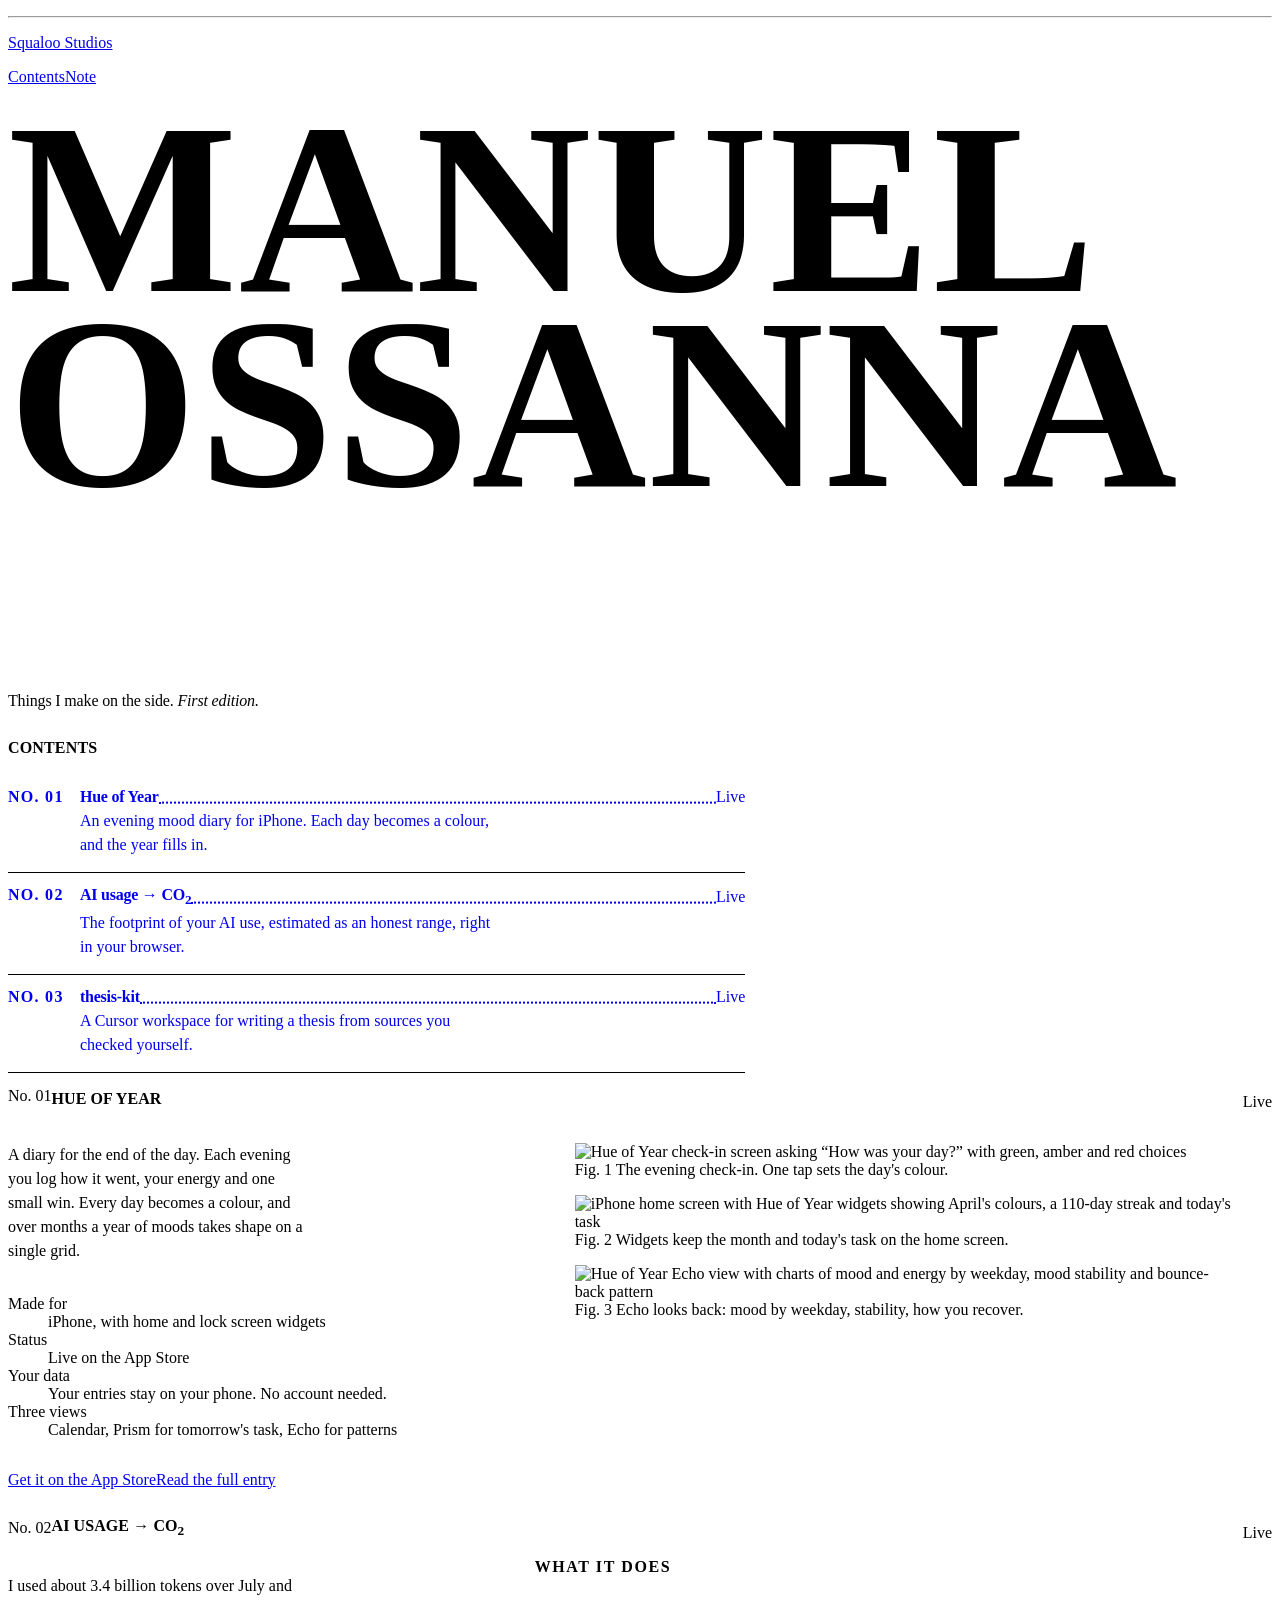
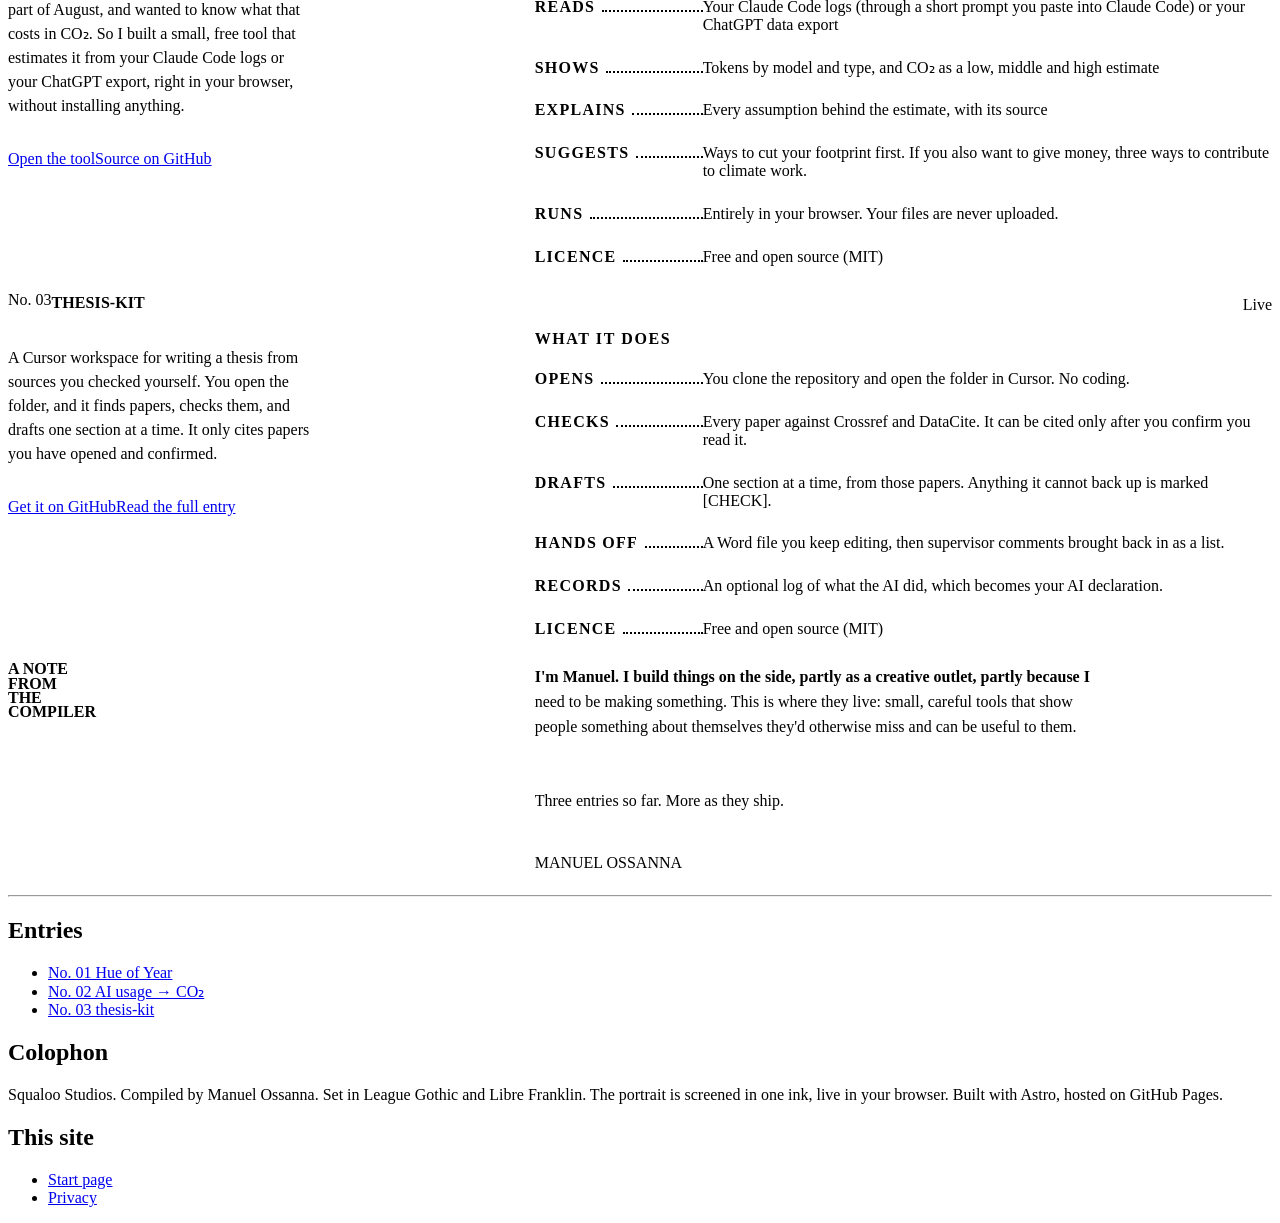
==== commit 20c48d3b: "deploy: 0b670d4c66129571d9b5af8342bc76a1f08a8e0c" ====
--- a/index.html
+++ b/index.html
@@ -2,4 +2,4 @@
       // The old site used hash routes (squaloo.studio/#/hue-of-year/support); send them to the real page.
       if (location.hash.startsWith('#/')) location.replace(location.hash.slice(1).replace(/\/?$/, '/'));
     </script><link rel="stylesheet" href="/_astro/RunningHead.ZgSxBYma.css"><link rel="stylesheet" href="/_astro/index.BNmHdnVs.css"><style>.reference[data-astro-cid-b4ytup2i]{border-collapse:collapse;border-top:3px solid var(--ink);align-self:start;width:100%}.reference[data-astro-cid-b4ytup2i] caption[data-astro-cid-b4ytup2i]{caption-side:top;text-align:left;font-size:var(--step--1);letter-spacing:.1em;text-transform:uppercase;padding-bottom:.5rem;font-weight:650}.reference[data-astro-cid-b4ytup2i] th[data-astro-cid-b4ytup2i],.reference[data-astro-cid-b4ytup2i] td[data-astro-cid-b4ytup2i]{border-bottom:1px solid var(--ink);text-align:left;vertical-align:baseline;padding:.7rem 0}.reference[data-astro-cid-b4ytup2i] th[data-astro-cid-b4ytup2i]{width:10.5rem;padding-right:var(--space-s);font-weight:400}.reference[data-astro-cid-b4ytup2i] th[data-astro-cid-b4ytup2i] span[data-astro-cid-b4ytup2i]{font-size:var(--step--1);letter-spacing:.08em;text-transform:uppercase;align-items:baseline;gap:.4em;padding-top:.15em;font-weight:650;display:flex}.reference[data-astro-cid-b4ytup2i] th[data-astro-cid-b4ytup2i] span[data-astro-cid-b4ytup2i]:after{content:"";border-bottom:2px dotted;flex:1;min-width:1rem}@media (width<=34rem){.reference[data-astro-cid-b4ytup2i] th[data-astro-cid-b4ytup2i]{width:7.5rem}}
-</style></head><body data-astro-cid-hkbrpulz><header class="cover" data-astro-cid-lcdefpme><div class="running-head" data-astro-cid-xselyit6><hr class="double-rule" data-astro-cid-xselyit6><div class="running-row" data-astro-cid-xselyit6><p data-astro-cid-xselyit6><a href="/" data-astro-cid-xselyit6>Squaloo Studios</a></p><nav aria-label="Page" data-astro-cid-xselyit6><a href="#contents" data-astro-cid-xselyit6>Contents</a><a href="#note" data-astro-cid-xselyit6>Note</a></nav></div></div><div class="cover-body" data-astro-cid-lcdefpme><h1 class="name" data-astro-cid-lcdefpme><span data-astro-cid-lcdefpme>Manuel</span><span data-astro-cid-lcdefpme>Ossanna</span></h1><p class="tagline" data-astro-cid-lcdefpme>Things I make on the side. <span data-astro-cid-lcdefpme>First edition.</span></p><nav class="contents" id="contents" aria-labelledby="contents-title" data-astro-cid-lcdefpme><h2 id="contents-title" class="rule-under" data-astro-cid-lcdefpme>Contents</h2><ol data-astro-cid-lcdefpme><li data-astro-cid-lcdefpme><a href="#no-01" data-astro-cid-lcdefpme><span class="no" data-astro-cid-lcdefpme>No. 01</span><span class="title" data-astro-cid-lcdefpme>Hue of Year</span><span class="leader" aria-hidden="true" data-astro-cid-lcdefpme></span><span class="stamp" data-state="live" data-astro-cid-lcdefpme>Live</span><span class="summary" data-astro-cid-lcdefpme>An evening mood diary for iPhone. Each day becomes a colour, and the year fills in.</span></a></li><li data-astro-cid-lcdefpme><a href="#no-02" data-astro-cid-lcdefpme><span class="no" data-astro-cid-lcdefpme>No. 02</span><span class="title" data-astro-cid-lcdefpme>AI usage <span class="nowrap"><span class="arrow" aria-hidden="true">→</span> CO<sub>2</sub></span></span><span class="leader" aria-hidden="true" data-astro-cid-lcdefpme></span><span class="stamp" data-state="live" data-astro-cid-lcdefpme>Live</span><span class="summary" data-astro-cid-lcdefpme>The footprint of your AI use, estimated as an honest range, right in your browser.</span></a></li><li data-astro-cid-lcdefpme><a href="#no-03" data-astro-cid-lcdefpme><span class="no" data-astro-cid-lcdefpme>No. 03</span><span class="title" data-astro-cid-lcdefpme>thesis-kit</span><span class="leader" aria-hidden="true" data-astro-cid-lcdefpme></span><span class="stamp" data-state="live" data-astro-cid-lcdefpme>Live</span><span class="summary" data-astro-cid-lcdefpme>A Cursor workspace for writing a thesis from sources you checked yourself.</span></a></li></ol></nav><figure class="portrait" data-halftone data-tone="/img/portrait-tone.webp" data-astro-cid-lcdefpme><canvas role="img" aria-label="Portrait of Manuel Ossanna, printed as a halftone" data-astro-cid-lcdefpme></canvas><noscript><img src="/img/portrait-halftone.webp" alt="Portrait of Manuel Ossanna, printed as a halftone" width="641" height="915" data-astro-cid-lcdefpme></noscript></figure></div></header><main data-astro-cid-lcdefpme><article class="entry" id="no-01" aria-labelledby="hue-title" data-astro-cid-lcdefpme><header class="entry-head rule-under" data-astro-cid-lcdefpme><p class="entry-no" data-astro-cid-lcdefpme>No. 01</p><h2 id="hue-title" data-astro-cid-lcdefpme>Hue of Year</h2><span class="stamp" data-state="live" data-astro-cid-lcdefpme>Live</span></header><div class="entry-body" data-astro-cid-lcdefpme><p class="lede" data-astro-cid-lcdefpme>A diary for the end of the day. Each evening you log how it went, your energy and one small win. Every day becomes a colour, and over months a year of moods takes shape on a single grid.</p><dl class="facts" data-astro-cid-lcdefpme><div data-astro-cid-lcdefpme><dt data-astro-cid-lcdefpme>Made for</dt><dd data-astro-cid-lcdefpme>iPhone, with home and lock screen widgets</dd></div><div data-astro-cid-lcdefpme><dt data-astro-cid-lcdefpme>Status</dt><dd data-astro-cid-lcdefpme>Live on the App Store</dd></div><div data-astro-cid-lcdefpme><dt data-astro-cid-lcdefpme>Your data</dt><dd data-astro-cid-lcdefpme>Your entries stay on your phone. No account needed.</dd></div><div data-astro-cid-lcdefpme><dt data-astro-cid-lcdefpme>Three views</dt><dd data-astro-cid-lcdefpme>Calendar, Prism for tomorrow's task, Echo for patterns</dd></div></dl><p class="actions" data-astro-cid-lcdefpme><a class="button" href="https://apps.apple.com/app/hue-of-year-mood-tracker/id6759992055" rel="noopener" data-astro-cid-lcdefpme>Get it on the App Store</a><a href="/hue-of-year/" data-astro-cid-lcdefpme>Read the full entry</a></p></div><div class="plates" data-astro-cid-lcdefpme><figure data-astro-cid-lcdefpme><img src="/img/hue-checkin.webp" alt="Hue of Year check-in screen asking “How was your day?” with green, amber and red choices" width="720" height="1417" loading="lazy" data-astro-cid-lcdefpme><figcaption data-astro-cid-lcdefpme><span data-astro-cid-lcdefpme>Fig. 1</span> The evening check-in. One tap sets the day's colour.</figcaption></figure><figure data-astro-cid-lcdefpme><img src="/img/hue-widgets.webp" alt="iPhone home screen with Hue of Year widgets showing April's colours, a 110-day streak and today's task" width="720" height="1471" loading="lazy" data-astro-cid-lcdefpme><figcaption data-astro-cid-lcdefpme><span data-astro-cid-lcdefpme>Fig. 2</span> Widgets keep the month and today's task on the home screen.</figcaption></figure><figure data-astro-cid-lcdefpme><img src="/img/hue-echo.webp" alt="Hue of Year Echo view with charts of mood and energy by weekday, mood stability and bounce-back pattern" width="720" height="1417" loading="lazy" data-astro-cid-lcdefpme><figcaption data-astro-cid-lcdefpme><span data-astro-cid-lcdefpme>Fig. 3</span> Echo looks back: mood by weekday, stability, how you recover.</figcaption></figure></div></article><article class="entry entry-progress" id="no-02" aria-labelledby="co2-title" data-astro-cid-lcdefpme><header class="entry-head rule-under" data-astro-cid-lcdefpme><p class="entry-no" data-astro-cid-lcdefpme>No. 02</p><h2 id="co2-title" data-astro-cid-lcdefpme>AI usage <span class="nowrap"><span class="arrow" aria-hidden="true">→</span> CO<sub>2</sub></span></h2><span class="stamp" data-state="live" data-astro-cid-lcdefpme>Live</span></header><div class="entry-body" data-astro-cid-lcdefpme><p class="lede" data-astro-cid-lcdefpme>I used about 1.3 billion tokens over July and part of August, and wanted to know what that costs in CO₂. So I built a small, free tool that estimates it from your Claude Code logs or your ChatGPT export, right in your browser, without installing anything.</p><p class="actions" data-astro-cid-lcdefpme><a class="button" href="/ai-co2/" data-astro-cid-lcdefpme>Open the tool</a><a href="https://github.com/squaloo-studio/ai-co2" rel="noopener" data-astro-cid-lcdefpme>Source on GitHub</a></p></div><table class="reference" data-astro-cid-sewmkbsf><caption data-astro-cid-sewmkbsf>What it does</caption><tbody data-astro-cid-sewmkbsf><tr data-astro-cid-sewmkbsf><th scope="row" data-astro-cid-sewmkbsf><span data-astro-cid-sewmkbsf>Reads</span></th><td data-astro-cid-sewmkbsf>Your Claude Code logs (through a short prompt you paste into Claude Code) or your ChatGPT data export</td></tr><tr data-astro-cid-sewmkbsf><th scope="row" data-astro-cid-sewmkbsf><span data-astro-cid-sewmkbsf>Shows</span></th><td data-astro-cid-sewmkbsf>Tokens by model and type, and CO₂ as a low, middle and high estimate</td></tr><tr data-astro-cid-sewmkbsf><th scope="row" data-astro-cid-sewmkbsf><span data-astro-cid-sewmkbsf>Explains</span></th><td data-astro-cid-sewmkbsf>Every assumption behind the estimate, with its source</td></tr><tr data-astro-cid-sewmkbsf><th scope="row" data-astro-cid-sewmkbsf><span data-astro-cid-sewmkbsf>Suggests</span></th><td data-astro-cid-sewmkbsf>Ways to cut your footprint first. If you also want to give money, three ways to contribute to climate work.</td></tr><tr data-astro-cid-sewmkbsf><th scope="row" data-astro-cid-sewmkbsf><span data-astro-cid-sewmkbsf>Runs</span></th><td data-astro-cid-sewmkbsf>Entirely in your browser. Your files are never uploaded.</td></tr><tr data-astro-cid-sewmkbsf><th scope="row" data-astro-cid-sewmkbsf><span data-astro-cid-sewmkbsf>Licence</span></th><td data-astro-cid-sewmkbsf>Free and open source (MIT)</td></tr></tbody></table></article><article class="entry entry-progress" id="no-03" aria-labelledby="thesis-title" data-astro-cid-lcdefpme><header class="entry-head rule-under" data-astro-cid-lcdefpme><p class="entry-no" data-astro-cid-lcdefpme>No. 03</p><h2 id="thesis-title" data-astro-cid-lcdefpme>thesis-kit</h2><span class="stamp" data-state="live" data-astro-cid-lcdefpme>Live</span></header><div class="entry-body" data-astro-cid-lcdefpme><p class="lede" data-astro-cid-lcdefpme>A Cursor workspace for writing a thesis from sources you checked yourself. You open the folder, and it finds papers, checks them, and drafts one section at a time. It only cites papers you have opened and confirmed.</p><p class="actions" data-astro-cid-lcdefpme><a class="button" href="https://github.com/squaloo-studio/thesis-kit" rel="noopener" data-astro-cid-lcdefpme>Get it on GitHub</a><a href="/thesis-kit/" data-astro-cid-lcdefpme>Read the full entry</a></p></div><table class="reference" data-astro-cid-b4ytup2i><caption data-astro-cid-b4ytup2i>What it does</caption><tbody data-astro-cid-b4ytup2i><tr data-astro-cid-b4ytup2i><th scope="row" data-astro-cid-b4ytup2i><span data-astro-cid-b4ytup2i>Opens</span></th><td data-astro-cid-b4ytup2i>You clone the repository and open the folder in Cursor. No coding.</td></tr><tr data-astro-cid-b4ytup2i><th scope="row" data-astro-cid-b4ytup2i><span data-astro-cid-b4ytup2i>Checks</span></th><td data-astro-cid-b4ytup2i>Every paper against Crossref and DataCite. It can be cited only after you confirm you read it.</td></tr><tr data-astro-cid-b4ytup2i><th scope="row" data-astro-cid-b4ytup2i><span data-astro-cid-b4ytup2i>Drafts</span></th><td data-astro-cid-b4ytup2i>One section at a time, from those papers. Anything it cannot back up is marked [CHECK].</td></tr><tr data-astro-cid-b4ytup2i><th scope="row" data-astro-cid-b4ytup2i><span data-astro-cid-b4ytup2i>Hands off</span></th><td data-astro-cid-b4ytup2i>A Word file you keep editing, then supervisor comments brought back in as a list.</td></tr><tr data-astro-cid-b4ytup2i><th scope="row" data-astro-cid-b4ytup2i><span data-astro-cid-b4ytup2i>Records</span></th><td data-astro-cid-b4ytup2i>An optional log of what the AI did, which becomes your AI declaration.</td></tr><tr data-astro-cid-b4ytup2i><th scope="row" data-astro-cid-b4ytup2i><span data-astro-cid-b4ytup2i>Licence</span></th><td data-astro-cid-b4ytup2i>Free and open source (MIT)</td></tr></tbody></table></article><section class="note" id="note" aria-labelledby="note-title" data-astro-cid-lcdefpme><h2 id="note-title" data-astro-cid-lcdefpme>A note from the compiler</h2><div class="note-body" data-astro-cid-lcdefpme><p data-astro-cid-lcdefpme>I'm Manuel. I build things on the side, partly as a creative outlet, partly because I need to be making something. This is where they live: small, careful tools that show people something about themselves they'd otherwise miss and can be useful to them.</p><p data-astro-cid-lcdefpme>Three entries so far. More as they ship.</p><p class="signature" data-astro-cid-lcdefpme>Manuel Ossanna</p></div></section></main><footer class="colophon" data-astro-cid-hkbrpulz><hr class="double-rule" data-astro-cid-hkbrpulz><div class="colophon-grid" data-astro-cid-hkbrpulz><nav aria-label="Entries" data-astro-cid-hkbrpulz><h2 class="label" data-astro-cid-hkbrpulz>Entries</h2><ul data-astro-cid-hkbrpulz><li data-astro-cid-hkbrpulz><a href="/hue-of-year/" data-astro-cid-hkbrpulz>No. 01 Hue of Year</a></li><li data-astro-cid-hkbrpulz><a href="/ai-co2/" data-astro-cid-hkbrpulz>No. 02 AI usage → CO₂</a></li><li data-astro-cid-hkbrpulz><a href="/thesis-kit/" data-astro-cid-hkbrpulz>No. 03 thesis-kit</a></li></ul></nav><div data-astro-cid-hkbrpulz><h2 class="label" data-astro-cid-hkbrpulz>Colophon</h2><p data-astro-cid-hkbrpulz>Squaloo Studios. Compiled by Manuel Ossanna. Set in League Gothic and Libre Franklin. The portrait is screened in one ink, live in your browser. Built with Astro, hosted on GitHub Pages.</p></div><div data-astro-cid-hkbrpulz><h2 class="label" data-astro-cid-hkbrpulz>This site</h2><ul data-astro-cid-hkbrpulz><li data-astro-cid-hkbrpulz><a href="/" data-astro-cid-hkbrpulz>Start page</a></li><li data-astro-cid-hkbrpulz><a href="/privacy/" data-astro-cid-hkbrpulz>Privacy</a></li></ul></div></div></footer></body></html><script type="module">var e=Math.PI/4,t=Math.cos(e),n=Math.sin(e),r=1400;async function i(e){let t=new Image;t.src=e,await t.decode();let n=document.createElement(`canvas`);n.width=t.naturalWidth,n.height=t.naturalHeight;let r=n.getContext(`2d`,{willReadFrequently:!0});r.drawImage(t,0,0);let{data:i}=r.getImageData(0,0,n.width,n.height),a=n.width,o=n.height,s=new Float64Array((a+1)*(o+1));for(let e=0;e<o;e++){let t=0;for(let n=0;n<a;n++)t+=i[(e*a+n)*4]/255,s[(e+1)*(a+1)+n+1]=s[e*(a+1)+n+1]+t}return{sat:s,w:a,h:o}}function a(e,t,n,r,i){let a=Math.max(0,Math.min(e.w,Math.floor(t))),o=Math.max(0,Math.min(e.h,Math.floor(n))),s=Math.max(a+1,Math.min(e.w,Math.ceil(r))),c=Math.max(o+1,Math.min(e.h,Math.ceil(i))),l=e.w+1;return(e.sat[c*l+s]-e.sat[o*l+s]-e.sat[c*l+a]+e.sat[o*l+a])/((s-a)*(c-o))}function o(e,r,i,o){let s=Math.min(window.devicePixelRatio||1,2),c=e.clientWidth,l=e.clientHeight;(e.width!==Math.round(c*s)||e.height!==Math.round(l*s))&&(e.width=Math.round(c*s),e.height=Math.round(l*s));let u=e.getContext(`2d`);u.setTransform(s,0,0,s,0,0),u.clearRect(0,0,c,l),u.fillStyle=o,u.beginPath();let d=(c+l)*t,f=-c*n,p=l*t,m=r.w/c,h=r.h/l,g=i/2*.9;for(let e=Math.floor(0/i)*i+i/2;e<d;e+=i)for(let o=Math.floor(f/i)*i+i/2;o<p;o+=i){let s=e*t-o*n,d=e*n+o*t;if(s<0||d<0||s>=c||d>=l)continue;let f=a(r,(s-g)*m,(d-g)*h,(s+g)*m,(d+g)*h);if(f<.01)continue;let p=i/2*Math.sqrt(f)*1.22;p<.35||(u.moveTo(s+p,d),u.arc(s,d,p,0,Math.PI*2))}u.fill()}async function s(e){let t=e.querySelector(`canvas`),n=e.dataset.tone;if(!t||!n)return;let a=await i(n),s=getComputedStyle(e).color,c=()=>Math.min(6.5,Math.max(3.6,t.clientWidth/105)),l=window.matchMedia(`(prefers-reduced-motion: reduce)`).matches;e.dataset.ready=``;let u=!l;if(l)o(t,a,c(),s);else{let e=performance.now(),n=i=>{let l=Math.min(1,(i-e)/r),d=1-2**(-10*l),f=c();o(t,a,f*(4-3*d),s),l<1?requestAnimationFrame(n):u=!1};requestAnimationFrame(n)}let d=0;new ResizeObserver(()=>{u||(cancelAnimationFrame(d),d=requestAnimationFrame(()=>o(t,a,c(),s)))}).observe(t)}document.querySelectorAll(`[data-halftone]`).forEach(e=>void s(e));</script>+</style></head><body data-astro-cid-hkbrpulz><header class="cover" data-astro-cid-lcdefpme><div class="running-head" data-astro-cid-xselyit6><hr class="double-rule" data-astro-cid-xselyit6><div class="running-row" data-astro-cid-xselyit6><p data-astro-cid-xselyit6><a href="/" data-astro-cid-xselyit6>Squaloo Studios</a></p><nav aria-label="Page" data-astro-cid-xselyit6><a href="#contents" data-astro-cid-xselyit6>Contents</a><a href="#note" data-astro-cid-xselyit6>Note</a></nav></div></div><div class="cover-body" data-astro-cid-lcdefpme><h1 class="name" data-astro-cid-lcdefpme><span data-astro-cid-lcdefpme>Manuel</span><span data-astro-cid-lcdefpme>Ossanna</span></h1><p class="tagline" data-astro-cid-lcdefpme>Things I make on the side. <span data-astro-cid-lcdefpme>First edition.</span></p><nav class="contents" id="contents" aria-labelledby="contents-title" data-astro-cid-lcdefpme><h2 id="contents-title" class="rule-under" data-astro-cid-lcdefpme>Contents</h2><ol data-astro-cid-lcdefpme><li data-astro-cid-lcdefpme><a href="#no-01" data-astro-cid-lcdefpme><span class="no" data-astro-cid-lcdefpme>No. 01</span><span class="title" data-astro-cid-lcdefpme>Hue of Year</span><span class="leader" aria-hidden="true" data-astro-cid-lcdefpme></span><span class="stamp" data-state="live" data-astro-cid-lcdefpme>Live</span><span class="summary" data-astro-cid-lcdefpme>An evening mood diary for iPhone. Each day becomes a colour, and the year fills in.</span></a></li><li data-astro-cid-lcdefpme><a href="#no-02" data-astro-cid-lcdefpme><span class="no" data-astro-cid-lcdefpme>No. 02</span><span class="title" data-astro-cid-lcdefpme>AI usage <span class="nowrap"><span class="arrow" aria-hidden="true">→</span> CO<sub>2</sub></span></span><span class="leader" aria-hidden="true" data-astro-cid-lcdefpme></span><span class="stamp" data-state="live" data-astro-cid-lcdefpme>Live</span><span class="summary" data-astro-cid-lcdefpme>The footprint of your AI use, estimated as an honest range, right in your browser.</span></a></li><li data-astro-cid-lcdefpme><a href="#no-03" data-astro-cid-lcdefpme><span class="no" data-astro-cid-lcdefpme>No. 03</span><span class="title" data-astro-cid-lcdefpme>thesis-kit</span><span class="leader" aria-hidden="true" data-astro-cid-lcdefpme></span><span class="stamp" data-state="live" data-astro-cid-lcdefpme>Live</span><span class="summary" data-astro-cid-lcdefpme>A Cursor workspace for writing a thesis from sources you checked yourself.</span></a></li></ol></nav><figure class="portrait" data-halftone data-tone="/img/portrait-tone.webp" data-astro-cid-lcdefpme><canvas role="img" aria-label="Portrait of Manuel Ossanna, printed as a halftone" data-astro-cid-lcdefpme></canvas><noscript><img src="/img/portrait-halftone.webp" alt="Portrait of Manuel Ossanna, printed as a halftone" width="641" height="915" data-astro-cid-lcdefpme></noscript></figure></div></header><main data-astro-cid-lcdefpme><article class="entry" id="no-01" aria-labelledby="hue-title" data-astro-cid-lcdefpme><header class="entry-head rule-under" data-astro-cid-lcdefpme><p class="entry-no" data-astro-cid-lcdefpme>No. 01</p><h2 id="hue-title" data-astro-cid-lcdefpme>Hue of Year</h2><span class="stamp" data-state="live" data-astro-cid-lcdefpme>Live</span></header><div class="entry-body" data-astro-cid-lcdefpme><p class="lede" data-astro-cid-lcdefpme>A diary for the end of the day. Each evening you log how it went, your energy and one small win. Every day becomes a colour, and over months a year of moods takes shape on a single grid.</p><dl class="facts" data-astro-cid-lcdefpme><div data-astro-cid-lcdefpme><dt data-astro-cid-lcdefpme>Made for</dt><dd data-astro-cid-lcdefpme>iPhone, with home and lock screen widgets</dd></div><div data-astro-cid-lcdefpme><dt data-astro-cid-lcdefpme>Status</dt><dd data-astro-cid-lcdefpme>Live on the App Store</dd></div><div data-astro-cid-lcdefpme><dt data-astro-cid-lcdefpme>Your data</dt><dd data-astro-cid-lcdefpme>Your entries stay on your phone. No account needed.</dd></div><div data-astro-cid-lcdefpme><dt data-astro-cid-lcdefpme>Three views</dt><dd data-astro-cid-lcdefpme>Calendar, Prism for tomorrow's task, Echo for patterns</dd></div></dl><p class="actions" data-astro-cid-lcdefpme><a class="button" href="https://apps.apple.com/app/hue-of-year-mood-tracker/id6759992055" rel="noopener" data-astro-cid-lcdefpme>Get it on the App Store</a><a href="/hue-of-year/" data-astro-cid-lcdefpme>Read the full entry</a></p></div><div class="plates" data-astro-cid-lcdefpme><figure data-astro-cid-lcdefpme><img src="/img/hue-checkin.webp" alt="Hue of Year check-in screen asking “How was your day?” with green, amber and red choices" width="720" height="1417" loading="lazy" data-astro-cid-lcdefpme><figcaption data-astro-cid-lcdefpme><span data-astro-cid-lcdefpme>Fig. 1</span> The evening check-in. One tap sets the day's colour.</figcaption></figure><figure data-astro-cid-lcdefpme><img src="/img/hue-widgets.webp" alt="iPhone home screen with Hue of Year widgets showing April's colours, a 110-day streak and today's task" width="720" height="1471" loading="lazy" data-astro-cid-lcdefpme><figcaption data-astro-cid-lcdefpme><span data-astro-cid-lcdefpme>Fig. 2</span> Widgets keep the month and today's task on the home screen.</figcaption></figure><figure data-astro-cid-lcdefpme><img src="/img/hue-echo.webp" alt="Hue of Year Echo view with charts of mood and energy by weekday, mood stability and bounce-back pattern" width="720" height="1417" loading="lazy" data-astro-cid-lcdefpme><figcaption data-astro-cid-lcdefpme><span data-astro-cid-lcdefpme>Fig. 3</span> Echo looks back: mood by weekday, stability, how you recover.</figcaption></figure></div></article><article class="entry entry-progress" id="no-02" aria-labelledby="co2-title" data-astro-cid-lcdefpme><header class="entry-head rule-under" data-astro-cid-lcdefpme><p class="entry-no" data-astro-cid-lcdefpme>No. 02</p><h2 id="co2-title" data-astro-cid-lcdefpme>AI usage <span class="nowrap"><span class="arrow" aria-hidden="true">→</span> CO<sub>2</sub></span></h2><span class="stamp" data-state="live" data-astro-cid-lcdefpme>Live</span></header><div class="entry-body" data-astro-cid-lcdefpme><p class="lede" data-astro-cid-lcdefpme>I used about 3.4 billion tokens over July and part of August, and wanted to know what that costs in CO₂. So I built a small, free tool that estimates it from your Claude Code logs or your ChatGPT export, right in your browser, without installing anything.</p><p class="actions" data-astro-cid-lcdefpme><a class="button" href="/ai-co2/" data-astro-cid-lcdefpme>Open the tool</a><a href="https://github.com/squaloo-studio/ai-co2" rel="noopener" data-astro-cid-lcdefpme>Source on GitHub</a></p></div><table class="reference" data-astro-cid-sewmkbsf><caption data-astro-cid-sewmkbsf>What it does</caption><tbody data-astro-cid-sewmkbsf><tr data-astro-cid-sewmkbsf><th scope="row" data-astro-cid-sewmkbsf><span data-astro-cid-sewmkbsf>Reads</span></th><td data-astro-cid-sewmkbsf>Your Claude Code logs (through a short prompt you paste into Claude Code) or your ChatGPT data export</td></tr><tr data-astro-cid-sewmkbsf><th scope="row" data-astro-cid-sewmkbsf><span data-astro-cid-sewmkbsf>Shows</span></th><td data-astro-cid-sewmkbsf>Tokens by model and type, and CO₂ as a low, middle and high estimate</td></tr><tr data-astro-cid-sewmkbsf><th scope="row" data-astro-cid-sewmkbsf><span data-astro-cid-sewmkbsf>Explains</span></th><td data-astro-cid-sewmkbsf>Every assumption behind the estimate, with its source</td></tr><tr data-astro-cid-sewmkbsf><th scope="row" data-astro-cid-sewmkbsf><span data-astro-cid-sewmkbsf>Suggests</span></th><td data-astro-cid-sewmkbsf>Ways to cut your footprint first. If you also want to give money, three ways to contribute to climate work.</td></tr><tr data-astro-cid-sewmkbsf><th scope="row" data-astro-cid-sewmkbsf><span data-astro-cid-sewmkbsf>Runs</span></th><td data-astro-cid-sewmkbsf>Entirely in your browser. Your files are never uploaded.</td></tr><tr data-astro-cid-sewmkbsf><th scope="row" data-astro-cid-sewmkbsf><span data-astro-cid-sewmkbsf>Licence</span></th><td data-astro-cid-sewmkbsf>Free and open source (MIT)</td></tr></tbody></table></article><article class="entry entry-progress" id="no-03" aria-labelledby="thesis-title" data-astro-cid-lcdefpme><header class="entry-head rule-under" data-astro-cid-lcdefpme><p class="entry-no" data-astro-cid-lcdefpme>No. 03</p><h2 id="thesis-title" data-astro-cid-lcdefpme>thesis-kit</h2><span class="stamp" data-state="live" data-astro-cid-lcdefpme>Live</span></header><div class="entry-body" data-astro-cid-lcdefpme><p class="lede" data-astro-cid-lcdefpme>A Cursor workspace for writing a thesis from sources you checked yourself. You open the folder, and it finds papers, checks them, and drafts one section at a time. It only cites papers you have opened and confirmed.</p><p class="actions" data-astro-cid-lcdefpme><a class="button" href="https://github.com/squaloo-studio/thesis-kit" rel="noopener" data-astro-cid-lcdefpme>Get it on GitHub</a><a href="/thesis-kit/" data-astro-cid-lcdefpme>Read the full entry</a></p></div><table class="reference" data-astro-cid-b4ytup2i><caption data-astro-cid-b4ytup2i>What it does</caption><tbody data-astro-cid-b4ytup2i><tr data-astro-cid-b4ytup2i><th scope="row" data-astro-cid-b4ytup2i><span data-astro-cid-b4ytup2i>Opens</span></th><td data-astro-cid-b4ytup2i>You clone the repository and open the folder in Cursor. No coding.</td></tr><tr data-astro-cid-b4ytup2i><th scope="row" data-astro-cid-b4ytup2i><span data-astro-cid-b4ytup2i>Checks</span></th><td data-astro-cid-b4ytup2i>Every paper against Crossref and DataCite. It can be cited only after you confirm you read it.</td></tr><tr data-astro-cid-b4ytup2i><th scope="row" data-astro-cid-b4ytup2i><span data-astro-cid-b4ytup2i>Drafts</span></th><td data-astro-cid-b4ytup2i>One section at a time, from those papers. Anything it cannot back up is marked [CHECK].</td></tr><tr data-astro-cid-b4ytup2i><th scope="row" data-astro-cid-b4ytup2i><span data-astro-cid-b4ytup2i>Hands off</span></th><td data-astro-cid-b4ytup2i>A Word file you keep editing, then supervisor comments brought back in as a list.</td></tr><tr data-astro-cid-b4ytup2i><th scope="row" data-astro-cid-b4ytup2i><span data-astro-cid-b4ytup2i>Records</span></th><td data-astro-cid-b4ytup2i>An optional log of what the AI did, which becomes your AI declaration.</td></tr><tr data-astro-cid-b4ytup2i><th scope="row" data-astro-cid-b4ytup2i><span data-astro-cid-b4ytup2i>Licence</span></th><td data-astro-cid-b4ytup2i>Free and open source (MIT)</td></tr></tbody></table></article><section class="note" id="note" aria-labelledby="note-title" data-astro-cid-lcdefpme><h2 id="note-title" data-astro-cid-lcdefpme>A note from the compiler</h2><div class="note-body" data-astro-cid-lcdefpme><p data-astro-cid-lcdefpme>I'm Manuel. I build things on the side, partly as a creative outlet, partly because I need to be making something. This is where they live: small, careful tools that show people something about themselves they'd otherwise miss and can be useful to them.</p><p data-astro-cid-lcdefpme>Three entries so far. More as they ship.</p><p class="signature" data-astro-cid-lcdefpme>Manuel Ossanna</p></div></section></main><footer class="colophon" data-astro-cid-hkbrpulz><hr class="double-rule" data-astro-cid-hkbrpulz><div class="colophon-grid" data-astro-cid-hkbrpulz><nav aria-label="Entries" data-astro-cid-hkbrpulz><h2 class="label" data-astro-cid-hkbrpulz>Entries</h2><ul data-astro-cid-hkbrpulz><li data-astro-cid-hkbrpulz><a href="/hue-of-year/" data-astro-cid-hkbrpulz>No. 01 Hue of Year</a></li><li data-astro-cid-hkbrpulz><a href="/ai-co2/" data-astro-cid-hkbrpulz>No. 02 AI usage → CO₂</a></li><li data-astro-cid-hkbrpulz><a href="/thesis-kit/" data-astro-cid-hkbrpulz>No. 03 thesis-kit</a></li></ul></nav><div data-astro-cid-hkbrpulz><h2 class="label" data-astro-cid-hkbrpulz>Colophon</h2><p data-astro-cid-hkbrpulz>Squaloo Studios. Compiled by Manuel Ossanna. Set in League Gothic and Libre Franklin. The portrait is screened in one ink, live in your browser. Built with Astro, hosted on GitHub Pages.</p></div><div data-astro-cid-hkbrpulz><h2 class="label" data-astro-cid-hkbrpulz>This site</h2><ul data-astro-cid-hkbrpulz><li data-astro-cid-hkbrpulz><a href="/" data-astro-cid-hkbrpulz>Start page</a></li><li data-astro-cid-hkbrpulz><a href="/privacy/" data-astro-cid-hkbrpulz>Privacy</a></li></ul></div></div></footer></body></html><script type="module">var e=Math.PI/4,t=Math.cos(e),n=Math.sin(e),r=1400;async function i(e){let t=new Image;t.src=e,await t.decode();let n=document.createElement(`canvas`);n.width=t.naturalWidth,n.height=t.naturalHeight;let r=n.getContext(`2d`,{willReadFrequently:!0});r.drawImage(t,0,0);let{data:i}=r.getImageData(0,0,n.width,n.height),a=n.width,o=n.height,s=new Float64Array((a+1)*(o+1));for(let e=0;e<o;e++){let t=0;for(let n=0;n<a;n++)t+=i[(e*a+n)*4]/255,s[(e+1)*(a+1)+n+1]=s[e*(a+1)+n+1]+t}return{sat:s,w:a,h:o}}function a(e,t,n,r,i){let a=Math.max(0,Math.min(e.w,Math.floor(t))),o=Math.max(0,Math.min(e.h,Math.floor(n))),s=Math.max(a+1,Math.min(e.w,Math.ceil(r))),c=Math.max(o+1,Math.min(e.h,Math.ceil(i))),l=e.w+1;return(e.sat[c*l+s]-e.sat[o*l+s]-e.sat[c*l+a]+e.sat[o*l+a])/((s-a)*(c-o))}function o(e,r,i,o){let s=Math.min(window.devicePixelRatio||1,2),c=e.clientWidth,l=e.clientHeight;(e.width!==Math.round(c*s)||e.height!==Math.round(l*s))&&(e.width=Math.round(c*s),e.height=Math.round(l*s));let u=e.getContext(`2d`);u.setTransform(s,0,0,s,0,0),u.clearRect(0,0,c,l),u.fillStyle=o,u.beginPath();let d=(c+l)*t,f=-c*n,p=l*t,m=r.w/c,h=r.h/l,g=i/2*.9;for(let e=Math.floor(0/i)*i+i/2;e<d;e+=i)for(let o=Math.floor(f/i)*i+i/2;o<p;o+=i){let s=e*t-o*n,d=e*n+o*t;if(s<0||d<0||s>=c||d>=l)continue;let f=a(r,(s-g)*m,(d-g)*h,(s+g)*m,(d+g)*h);if(f<.01)continue;let p=i/2*Math.sqrt(f)*1.22;p<.35||(u.moveTo(s+p,d),u.arc(s,d,p,0,Math.PI*2))}u.fill()}async function s(e){let t=e.querySelector(`canvas`),n=e.dataset.tone;if(!t||!n)return;let a=await i(n),s=getComputedStyle(e).color,c=()=>Math.min(6.5,Math.max(3.6,t.clientWidth/105)),l=window.matchMedia(`(prefers-reduced-motion: reduce)`).matches;e.dataset.ready=``;let u=!l;if(l)o(t,a,c(),s);else{let e=performance.now(),n=i=>{let l=Math.min(1,(i-e)/r),d=1-2**(-10*l),f=c();o(t,a,f*(4-3*d),s),l<1?requestAnimationFrame(n):u=!1};requestAnimationFrame(n)}let d=0;new ResizeObserver(()=>{u||(cancelAnimationFrame(d),d=requestAnimationFrame(()=>o(t,a,c(),s)))}).observe(t)}document.querySelectorAll(`[data-halftone]`).forEach(e=>void s(e));</script>
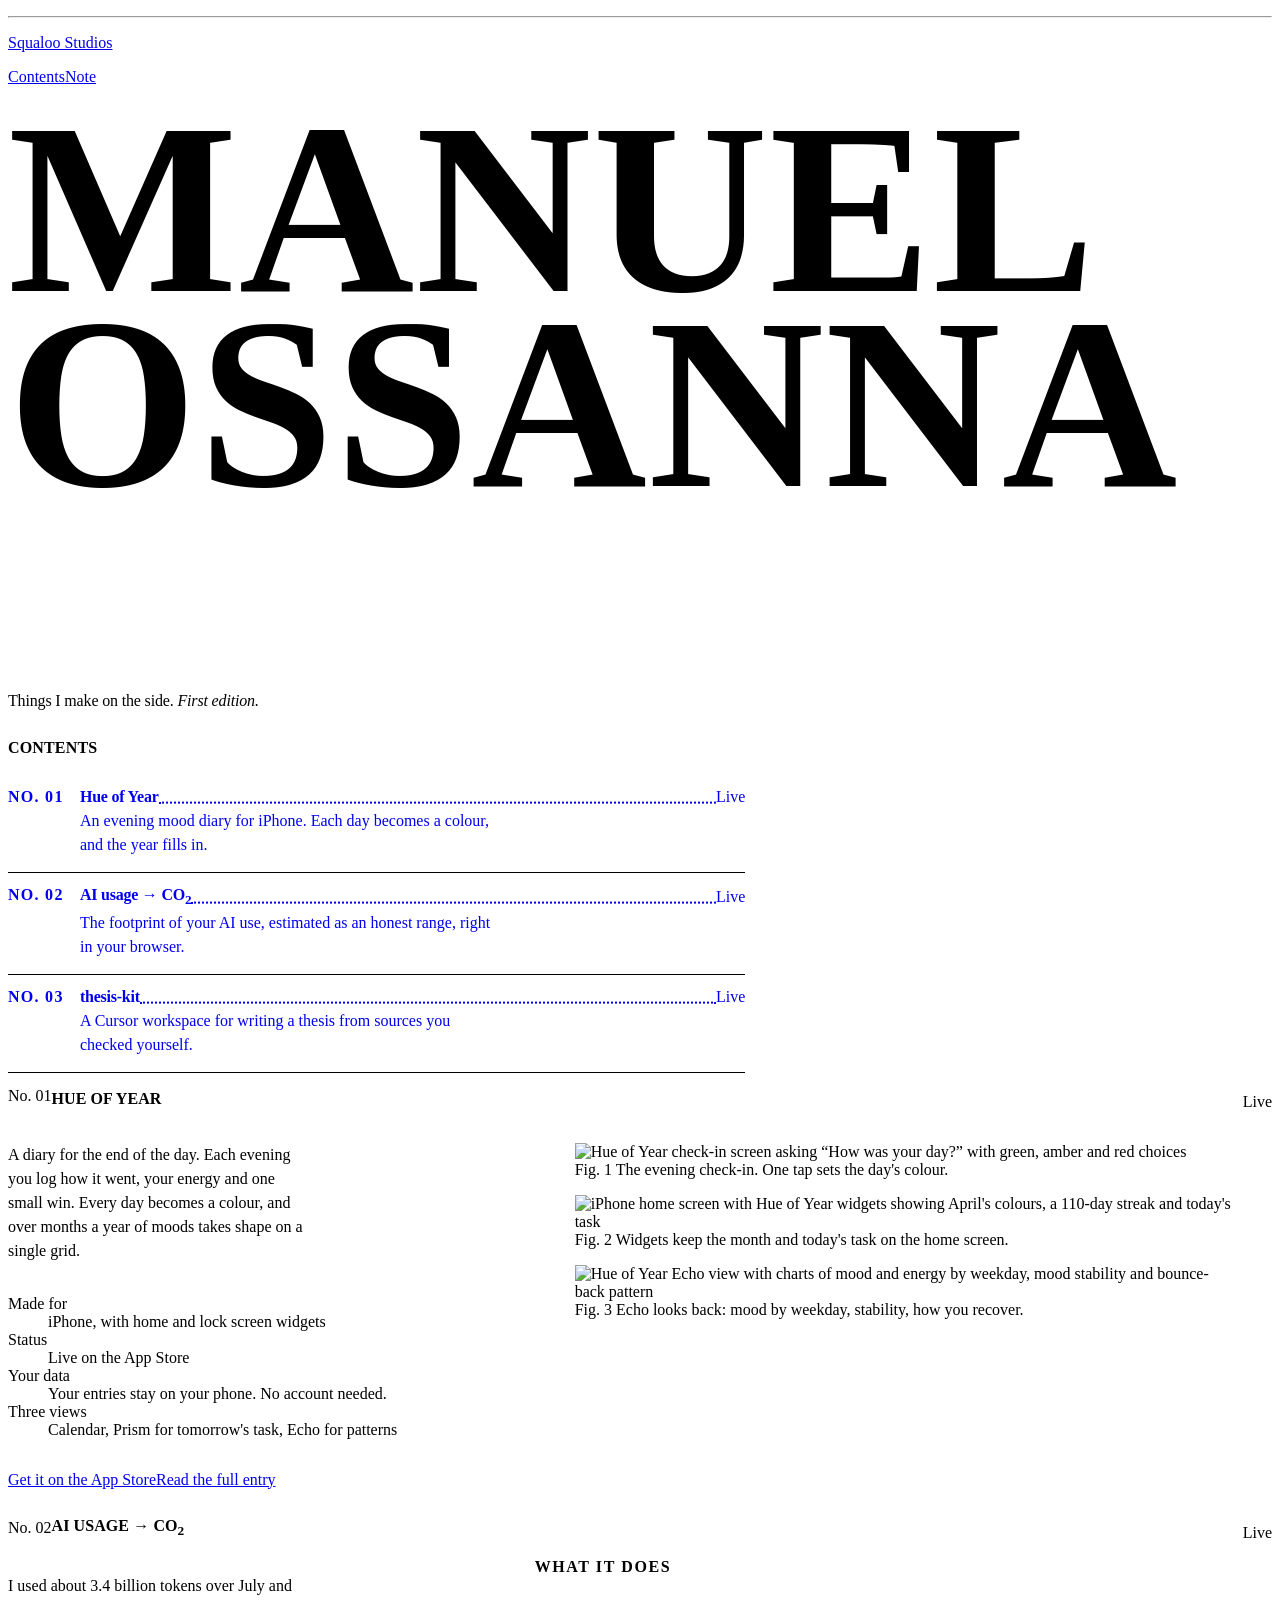
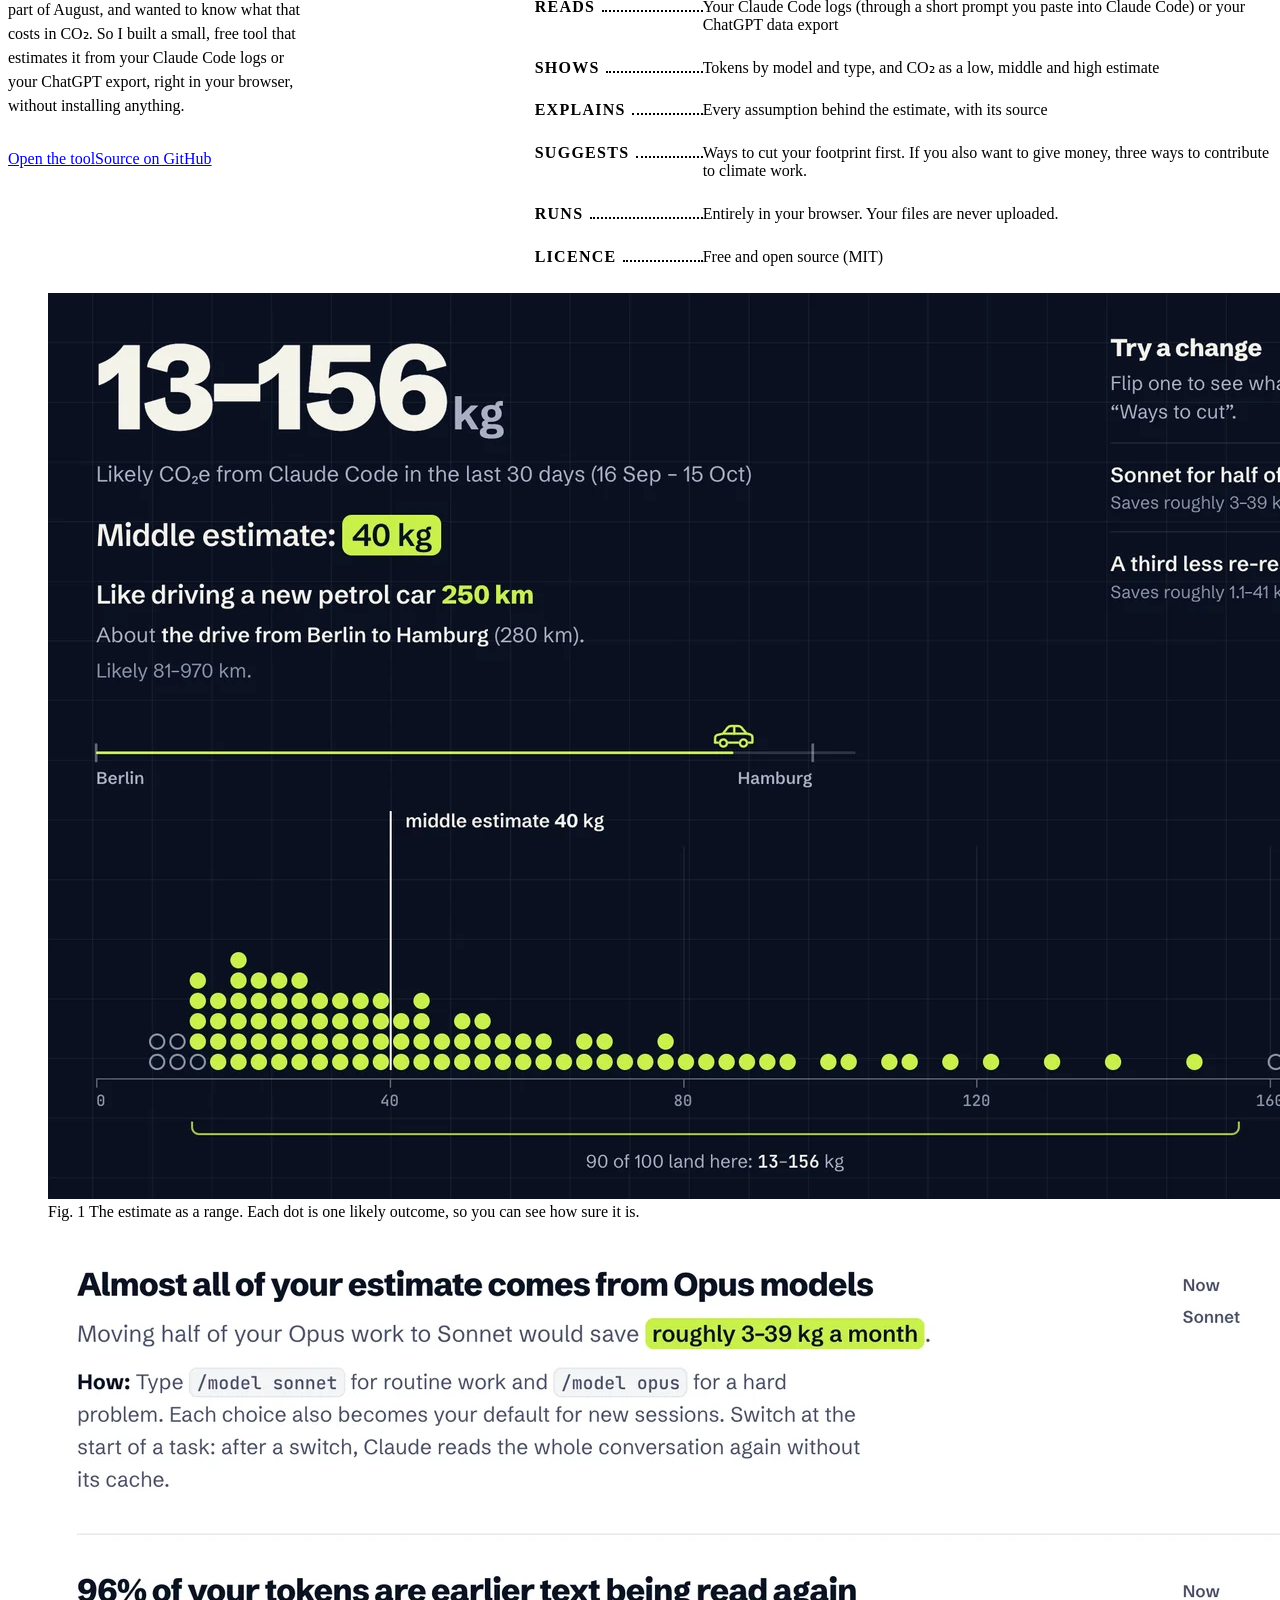
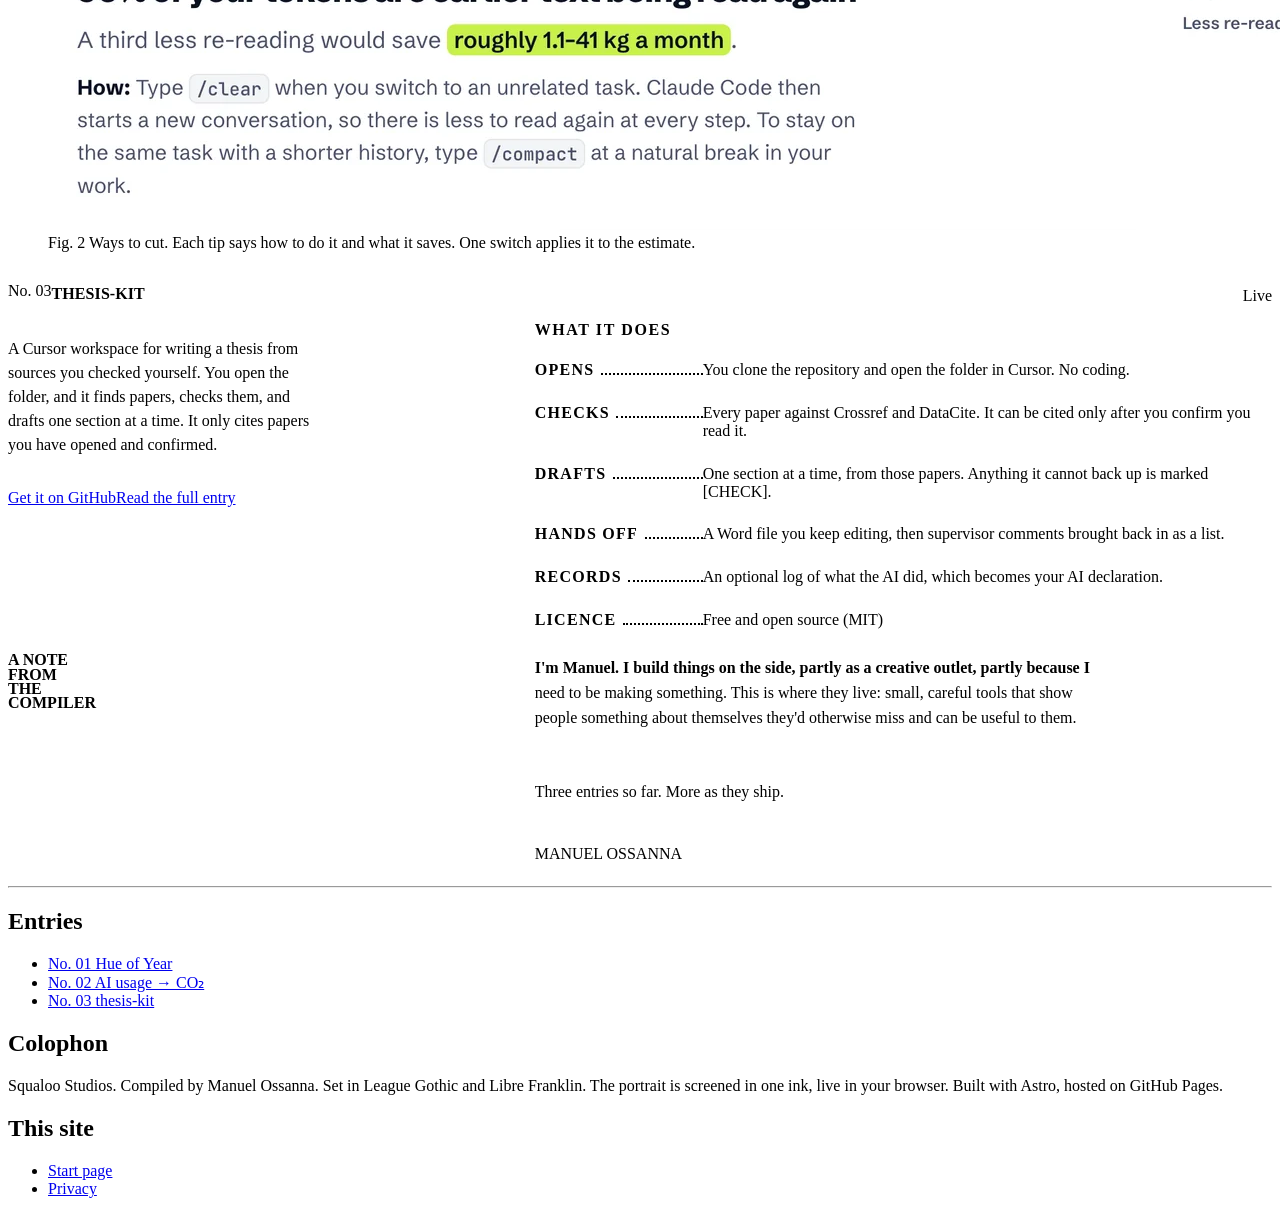
==== commit 8a985377: "deploy: a86a5c90c545cc3d72781ac26a193cb7d7617f20" ====
--- a/index.html
+++ b/index.html
@@ -1,5 +1,5 @@
 <!DOCTYPE html><html lang="en" data-astro-cid-hkbrpulz><head><meta charset="utf-8"><meta name="viewport" content="width=device-width, initial-scale=1"><title>Squaloo Studios</title><meta name="description" content="Squaloo Studios is Manuel Ossanna's side-project studio. Hue of Year, a mood diary for iPhone, a tool that estimates the CO₂ of your AI use, and thesis-kit, a Cursor workspace for writing a thesis from sources you checked."><link rel="canonical" href="https://squaloo.studio/"><link rel="icon" href="/favicon.svg" type="image/svg+xml"><meta name="theme-color" content="#f3c019"><meta property="og:site_name" content="Squaloo Studios"><meta property="og:title" content="Squaloo Studios"><meta property="og:description" content="Squaloo Studios is Manuel Ossanna's side-project studio. Hue of Year, a mood diary for iPhone, a tool that estimates the CO₂ of your AI use, and thesis-kit, a Cursor workspace for writing a thesis from sources you checked."><meta property="og:url" content="https://squaloo.studio/"><meta property="og:type" content="website"><script type="application/ld+json">{"@context":"https://schema.org","@type":"WebSite","name":"Squaloo Studios","url":"https://squaloo.studio","description":"Squaloo Studios is Manuel Ossanna's side-project studio. Hue of Year, a mood diary for iPhone, a tool that estimates the CO₂ of your AI use, and thesis-kit, a Cursor workspace for writing a thesis from sources you checked."}</script><script>
       // The old site used hash routes (squaloo.studio/#/hue-of-year/support); send them to the real page.
       if (location.hash.startsWith('#/')) location.replace(location.hash.slice(1).replace(/\/?$/, '/'));
-    </script><link rel="stylesheet" href="/_astro/RunningHead.ZgSxBYma.css"><link rel="stylesheet" href="/_astro/index.BNmHdnVs.css"><style>.reference[data-astro-cid-b4ytup2i]{border-collapse:collapse;border-top:3px solid var(--ink);align-self:start;width:100%}.reference[data-astro-cid-b4ytup2i] caption[data-astro-cid-b4ytup2i]{caption-side:top;text-align:left;font-size:var(--step--1);letter-spacing:.1em;text-transform:uppercase;padding-bottom:.5rem;font-weight:650}.reference[data-astro-cid-b4ytup2i] th[data-astro-cid-b4ytup2i],.reference[data-astro-cid-b4ytup2i] td[data-astro-cid-b4ytup2i]{border-bottom:1px solid var(--ink);text-align:left;vertical-align:baseline;padding:.7rem 0}.reference[data-astro-cid-b4ytup2i] th[data-astro-cid-b4ytup2i]{width:10.5rem;padding-right:var(--space-s);font-weight:400}.reference[data-astro-cid-b4ytup2i] th[data-astro-cid-b4ytup2i] span[data-astro-cid-b4ytup2i]{font-size:var(--step--1);letter-spacing:.08em;text-transform:uppercase;align-items:baseline;gap:.4em;padding-top:.15em;font-weight:650;display:flex}.reference[data-astro-cid-b4ytup2i] th[data-astro-cid-b4ytup2i] span[data-astro-cid-b4ytup2i]:after{content:"";border-bottom:2px dotted;flex:1;min-width:1rem}@media (width<=34rem){.reference[data-astro-cid-b4ytup2i] th[data-astro-cid-b4ytup2i]{width:7.5rem}}
-</style></head><body data-astro-cid-hkbrpulz><header class="cover" data-astro-cid-lcdefpme><div class="running-head" data-astro-cid-xselyit6><hr class="double-rule" data-astro-cid-xselyit6><div class="running-row" data-astro-cid-xselyit6><p data-astro-cid-xselyit6><a href="/" data-astro-cid-xselyit6>Squaloo Studios</a></p><nav aria-label="Page" data-astro-cid-xselyit6><a href="#contents" data-astro-cid-xselyit6>Contents</a><a href="#note" data-astro-cid-xselyit6>Note</a></nav></div></div><div class="cover-body" data-astro-cid-lcdefpme><h1 class="name" data-astro-cid-lcdefpme><span data-astro-cid-lcdefpme>Manuel</span><span data-astro-cid-lcdefpme>Ossanna</span></h1><p class="tagline" data-astro-cid-lcdefpme>Things I make on the side. <span data-astro-cid-lcdefpme>First edition.</span></p><nav class="contents" id="contents" aria-labelledby="contents-title" data-astro-cid-lcdefpme><h2 id="contents-title" class="rule-under" data-astro-cid-lcdefpme>Contents</h2><ol data-astro-cid-lcdefpme><li data-astro-cid-lcdefpme><a href="#no-01" data-astro-cid-lcdefpme><span class="no" data-astro-cid-lcdefpme>No. 01</span><span class="title" data-astro-cid-lcdefpme>Hue of Year</span><span class="leader" aria-hidden="true" data-astro-cid-lcdefpme></span><span class="stamp" data-state="live" data-astro-cid-lcdefpme>Live</span><span class="summary" data-astro-cid-lcdefpme>An evening mood diary for iPhone. Each day becomes a colour, and the year fills in.</span></a></li><li data-astro-cid-lcdefpme><a href="#no-02" data-astro-cid-lcdefpme><span class="no" data-astro-cid-lcdefpme>No. 02</span><span class="title" data-astro-cid-lcdefpme>AI usage <span class="nowrap"><span class="arrow" aria-hidden="true">→</span> CO<sub>2</sub></span></span><span class="leader" aria-hidden="true" data-astro-cid-lcdefpme></span><span class="stamp" data-state="live" data-astro-cid-lcdefpme>Live</span><span class="summary" data-astro-cid-lcdefpme>The footprint of your AI use, estimated as an honest range, right in your browser.</span></a></li><li data-astro-cid-lcdefpme><a href="#no-03" data-astro-cid-lcdefpme><span class="no" data-astro-cid-lcdefpme>No. 03</span><span class="title" data-astro-cid-lcdefpme>thesis-kit</span><span class="leader" aria-hidden="true" data-astro-cid-lcdefpme></span><span class="stamp" data-state="live" data-astro-cid-lcdefpme>Live</span><span class="summary" data-astro-cid-lcdefpme>A Cursor workspace for writing a thesis from sources you checked yourself.</span></a></li></ol></nav><figure class="portrait" data-halftone data-tone="/img/portrait-tone.webp" data-astro-cid-lcdefpme><canvas role="img" aria-label="Portrait of Manuel Ossanna, printed as a halftone" data-astro-cid-lcdefpme></canvas><noscript><img src="/img/portrait-halftone.webp" alt="Portrait of Manuel Ossanna, printed as a halftone" width="641" height="915" data-astro-cid-lcdefpme></noscript></figure></div></header><main data-astro-cid-lcdefpme><article class="entry" id="no-01" aria-labelledby="hue-title" data-astro-cid-lcdefpme><header class="entry-head rule-under" data-astro-cid-lcdefpme><p class="entry-no" data-astro-cid-lcdefpme>No. 01</p><h2 id="hue-title" data-astro-cid-lcdefpme>Hue of Year</h2><span class="stamp" data-state="live" data-astro-cid-lcdefpme>Live</span></header><div class="entry-body" data-astro-cid-lcdefpme><p class="lede" data-astro-cid-lcdefpme>A diary for the end of the day. Each evening you log how it went, your energy and one small win. Every day becomes a colour, and over months a year of moods takes shape on a single grid.</p><dl class="facts" data-astro-cid-lcdefpme><div data-astro-cid-lcdefpme><dt data-astro-cid-lcdefpme>Made for</dt><dd data-astro-cid-lcdefpme>iPhone, with home and lock screen widgets</dd></div><div data-astro-cid-lcdefpme><dt data-astro-cid-lcdefpme>Status</dt><dd data-astro-cid-lcdefpme>Live on the App Store</dd></div><div data-astro-cid-lcdefpme><dt data-astro-cid-lcdefpme>Your data</dt><dd data-astro-cid-lcdefpme>Your entries stay on your phone. No account needed.</dd></div><div data-astro-cid-lcdefpme><dt data-astro-cid-lcdefpme>Three views</dt><dd data-astro-cid-lcdefpme>Calendar, Prism for tomorrow's task, Echo for patterns</dd></div></dl><p class="actions" data-astro-cid-lcdefpme><a class="button" href="https://apps.apple.com/app/hue-of-year-mood-tracker/id6759992055" rel="noopener" data-astro-cid-lcdefpme>Get it on the App Store</a><a href="/hue-of-year/" data-astro-cid-lcdefpme>Read the full entry</a></p></div><div class="plates" data-astro-cid-lcdefpme><figure data-astro-cid-lcdefpme><img src="/img/hue-checkin.webp" alt="Hue of Year check-in screen asking “How was your day?” with green, amber and red choices" width="720" height="1417" loading="lazy" data-astro-cid-lcdefpme><figcaption data-astro-cid-lcdefpme><span data-astro-cid-lcdefpme>Fig. 1</span> The evening check-in. One tap sets the day's colour.</figcaption></figure><figure data-astro-cid-lcdefpme><img src="/img/hue-widgets.webp" alt="iPhone home screen with Hue of Year widgets showing April's colours, a 110-day streak and today's task" width="720" height="1471" loading="lazy" data-astro-cid-lcdefpme><figcaption data-astro-cid-lcdefpme><span data-astro-cid-lcdefpme>Fig. 2</span> Widgets keep the month and today's task on the home screen.</figcaption></figure><figure data-astro-cid-lcdefpme><img src="/img/hue-echo.webp" alt="Hue of Year Echo view with charts of mood and energy by weekday, mood stability and bounce-back pattern" width="720" height="1417" loading="lazy" data-astro-cid-lcdefpme><figcaption data-astro-cid-lcdefpme><span data-astro-cid-lcdefpme>Fig. 3</span> Echo looks back: mood by weekday, stability, how you recover.</figcaption></figure></div></article><article class="entry entry-progress" id="no-02" aria-labelledby="co2-title" data-astro-cid-lcdefpme><header class="entry-head rule-under" data-astro-cid-lcdefpme><p class="entry-no" data-astro-cid-lcdefpme>No. 02</p><h2 id="co2-title" data-astro-cid-lcdefpme>AI usage <span class="nowrap"><span class="arrow" aria-hidden="true">→</span> CO<sub>2</sub></span></h2><span class="stamp" data-state="live" data-astro-cid-lcdefpme>Live</span></header><div class="entry-body" data-astro-cid-lcdefpme><p class="lede" data-astro-cid-lcdefpme>I used about 3.4 billion tokens over July and part of August, and wanted to know what that costs in CO₂. So I built a small, free tool that estimates it from your Claude Code logs or your ChatGPT export, right in your browser, without installing anything.</p><p class="actions" data-astro-cid-lcdefpme><a class="button" href="/ai-co2/" data-astro-cid-lcdefpme>Open the tool</a><a href="https://github.com/squaloo-studio/ai-co2" rel="noopener" data-astro-cid-lcdefpme>Source on GitHub</a></p></div><table class="reference" data-astro-cid-sewmkbsf><caption data-astro-cid-sewmkbsf>What it does</caption><tbody data-astro-cid-sewmkbsf><tr data-astro-cid-sewmkbsf><th scope="row" data-astro-cid-sewmkbsf><span data-astro-cid-sewmkbsf>Reads</span></th><td data-astro-cid-sewmkbsf>Your Claude Code logs (through a short prompt you paste into Claude Code) or your ChatGPT data export</td></tr><tr data-astro-cid-sewmkbsf><th scope="row" data-astro-cid-sewmkbsf><span data-astro-cid-sewmkbsf>Shows</span></th><td data-astro-cid-sewmkbsf>Tokens by model and type, and CO₂ as a low, middle and high estimate</td></tr><tr data-astro-cid-sewmkbsf><th scope="row" data-astro-cid-sewmkbsf><span data-astro-cid-sewmkbsf>Explains</span></th><td data-astro-cid-sewmkbsf>Every assumption behind the estimate, with its source</td></tr><tr data-astro-cid-sewmkbsf><th scope="row" data-astro-cid-sewmkbsf><span data-astro-cid-sewmkbsf>Suggests</span></th><td data-astro-cid-sewmkbsf>Ways to cut your footprint first. If you also want to give money, three ways to contribute to climate work.</td></tr><tr data-astro-cid-sewmkbsf><th scope="row" data-astro-cid-sewmkbsf><span data-astro-cid-sewmkbsf>Runs</span></th><td data-astro-cid-sewmkbsf>Entirely in your browser. Your files are never uploaded.</td></tr><tr data-astro-cid-sewmkbsf><th scope="row" data-astro-cid-sewmkbsf><span data-astro-cid-sewmkbsf>Licence</span></th><td data-astro-cid-sewmkbsf>Free and open source (MIT)</td></tr></tbody></table></article><article class="entry entry-progress" id="no-03" aria-labelledby="thesis-title" data-astro-cid-lcdefpme><header class="entry-head rule-under" data-astro-cid-lcdefpme><p class="entry-no" data-astro-cid-lcdefpme>No. 03</p><h2 id="thesis-title" data-astro-cid-lcdefpme>thesis-kit</h2><span class="stamp" data-state="live" data-astro-cid-lcdefpme>Live</span></header><div class="entry-body" data-astro-cid-lcdefpme><p class="lede" data-astro-cid-lcdefpme>A Cursor workspace for writing a thesis from sources you checked yourself. You open the folder, and it finds papers, checks them, and drafts one section at a time. It only cites papers you have opened and confirmed.</p><p class="actions" data-astro-cid-lcdefpme><a class="button" href="https://github.com/squaloo-studio/thesis-kit" rel="noopener" data-astro-cid-lcdefpme>Get it on GitHub</a><a href="/thesis-kit/" data-astro-cid-lcdefpme>Read the full entry</a></p></div><table class="reference" data-astro-cid-b4ytup2i><caption data-astro-cid-b4ytup2i>What it does</caption><tbody data-astro-cid-b4ytup2i><tr data-astro-cid-b4ytup2i><th scope="row" data-astro-cid-b4ytup2i><span data-astro-cid-b4ytup2i>Opens</span></th><td data-astro-cid-b4ytup2i>You clone the repository and open the folder in Cursor. No coding.</td></tr><tr data-astro-cid-b4ytup2i><th scope="row" data-astro-cid-b4ytup2i><span data-astro-cid-b4ytup2i>Checks</span></th><td data-astro-cid-b4ytup2i>Every paper against Crossref and DataCite. It can be cited only after you confirm you read it.</td></tr><tr data-astro-cid-b4ytup2i><th scope="row" data-astro-cid-b4ytup2i><span data-astro-cid-b4ytup2i>Drafts</span></th><td data-astro-cid-b4ytup2i>One section at a time, from those papers. Anything it cannot back up is marked [CHECK].</td></tr><tr data-astro-cid-b4ytup2i><th scope="row" data-astro-cid-b4ytup2i><span data-astro-cid-b4ytup2i>Hands off</span></th><td data-astro-cid-b4ytup2i>A Word file you keep editing, then supervisor comments brought back in as a list.</td></tr><tr data-astro-cid-b4ytup2i><th scope="row" data-astro-cid-b4ytup2i><span data-astro-cid-b4ytup2i>Records</span></th><td data-astro-cid-b4ytup2i>An optional log of what the AI did, which becomes your AI declaration.</td></tr><tr data-astro-cid-b4ytup2i><th scope="row" data-astro-cid-b4ytup2i><span data-astro-cid-b4ytup2i>Licence</span></th><td data-astro-cid-b4ytup2i>Free and open source (MIT)</td></tr></tbody></table></article><section class="note" id="note" aria-labelledby="note-title" data-astro-cid-lcdefpme><h2 id="note-title" data-astro-cid-lcdefpme>A note from the compiler</h2><div class="note-body" data-astro-cid-lcdefpme><p data-astro-cid-lcdefpme>I'm Manuel. I build things on the side, partly as a creative outlet, partly because I need to be making something. This is where they live: small, careful tools that show people something about themselves they'd otherwise miss and can be useful to them.</p><p data-astro-cid-lcdefpme>Three entries so far. More as they ship.</p><p class="signature" data-astro-cid-lcdefpme>Manuel Ossanna</p></div></section></main><footer class="colophon" data-astro-cid-hkbrpulz><hr class="double-rule" data-astro-cid-hkbrpulz><div class="colophon-grid" data-astro-cid-hkbrpulz><nav aria-label="Entries" data-astro-cid-hkbrpulz><h2 class="label" data-astro-cid-hkbrpulz>Entries</h2><ul data-astro-cid-hkbrpulz><li data-astro-cid-hkbrpulz><a href="/hue-of-year/" data-astro-cid-hkbrpulz>No. 01 Hue of Year</a></li><li data-astro-cid-hkbrpulz><a href="/ai-co2/" data-astro-cid-hkbrpulz>No. 02 AI usage → CO₂</a></li><li data-astro-cid-hkbrpulz><a href="/thesis-kit/" data-astro-cid-hkbrpulz>No. 03 thesis-kit</a></li></ul></nav><div data-astro-cid-hkbrpulz><h2 class="label" data-astro-cid-hkbrpulz>Colophon</h2><p data-astro-cid-hkbrpulz>Squaloo Studios. Compiled by Manuel Ossanna. Set in League Gothic and Libre Franklin. The portrait is screened in one ink, live in your browser. Built with Astro, hosted on GitHub Pages.</p></div><div data-astro-cid-hkbrpulz><h2 class="label" data-astro-cid-hkbrpulz>This site</h2><ul data-astro-cid-hkbrpulz><li data-astro-cid-hkbrpulz><a href="/" data-astro-cid-hkbrpulz>Start page</a></li><li data-astro-cid-hkbrpulz><a href="/privacy/" data-astro-cid-hkbrpulz>Privacy</a></li></ul></div></div></footer></body></html><script type="module">var e=Math.PI/4,t=Math.cos(e),n=Math.sin(e),r=1400;async function i(e){let t=new Image;t.src=e,await t.decode();let n=document.createElement(`canvas`);n.width=t.naturalWidth,n.height=t.naturalHeight;let r=n.getContext(`2d`,{willReadFrequently:!0});r.drawImage(t,0,0);let{data:i}=r.getImageData(0,0,n.width,n.height),a=n.width,o=n.height,s=new Float64Array((a+1)*(o+1));for(let e=0;e<o;e++){let t=0;for(let n=0;n<a;n++)t+=i[(e*a+n)*4]/255,s[(e+1)*(a+1)+n+1]=s[e*(a+1)+n+1]+t}return{sat:s,w:a,h:o}}function a(e,t,n,r,i){let a=Math.max(0,Math.min(e.w,Math.floor(t))),o=Math.max(0,Math.min(e.h,Math.floor(n))),s=Math.max(a+1,Math.min(e.w,Math.ceil(r))),c=Math.max(o+1,Math.min(e.h,Math.ceil(i))),l=e.w+1;return(e.sat[c*l+s]-e.sat[o*l+s]-e.sat[c*l+a]+e.sat[o*l+a])/((s-a)*(c-o))}function o(e,r,i,o){let s=Math.min(window.devicePixelRatio||1,2),c=e.clientWidth,l=e.clientHeight;(e.width!==Math.round(c*s)||e.height!==Math.round(l*s))&&(e.width=Math.round(c*s),e.height=Math.round(l*s));let u=e.getContext(`2d`);u.setTransform(s,0,0,s,0,0),u.clearRect(0,0,c,l),u.fillStyle=o,u.beginPath();let d=(c+l)*t,f=-c*n,p=l*t,m=r.w/c,h=r.h/l,g=i/2*.9;for(let e=Math.floor(0/i)*i+i/2;e<d;e+=i)for(let o=Math.floor(f/i)*i+i/2;o<p;o+=i){let s=e*t-o*n,d=e*n+o*t;if(s<0||d<0||s>=c||d>=l)continue;let f=a(r,(s-g)*m,(d-g)*h,(s+g)*m,(d+g)*h);if(f<.01)continue;let p=i/2*Math.sqrt(f)*1.22;p<.35||(u.moveTo(s+p,d),u.arc(s,d,p,0,Math.PI*2))}u.fill()}async function s(e){let t=e.querySelector(`canvas`),n=e.dataset.tone;if(!t||!n)return;let a=await i(n),s=getComputedStyle(e).color,c=()=>Math.min(6.5,Math.max(3.6,t.clientWidth/105)),l=window.matchMedia(`(prefers-reduced-motion: reduce)`).matches;e.dataset.ready=``;let u=!l;if(l)o(t,a,c(),s);else{let e=performance.now(),n=i=>{let l=Math.min(1,(i-e)/r),d=1-2**(-10*l),f=c();o(t,a,f*(4-3*d),s),l<1?requestAnimationFrame(n):u=!1};requestAnimationFrame(n)}let d=0;new ResizeObserver(()=>{u||(cancelAnimationFrame(d),d=requestAnimationFrame(()=>o(t,a,c(),s)))}).observe(t)}document.querySelectorAll(`[data-halftone]`).forEach(e=>void s(e));</script>+    </script><link rel="stylesheet" href="/_astro/RunningHead.ZgSxBYma.css"><link rel="stylesheet" href="/_astro/index.BsrmCP1k.css"><style>.reference[data-astro-cid-b4ytup2i]{border-collapse:collapse;border-top:3px solid var(--ink);align-self:start;width:100%}.reference[data-astro-cid-b4ytup2i] caption[data-astro-cid-b4ytup2i]{caption-side:top;text-align:left;font-size:var(--step--1);letter-spacing:.1em;text-transform:uppercase;padding-bottom:.5rem;font-weight:650}.reference[data-astro-cid-b4ytup2i] th[data-astro-cid-b4ytup2i],.reference[data-astro-cid-b4ytup2i] td[data-astro-cid-b4ytup2i]{border-bottom:1px solid var(--ink);text-align:left;vertical-align:baseline;padding:.7rem 0}.reference[data-astro-cid-b4ytup2i] th[data-astro-cid-b4ytup2i]{width:10.5rem;padding-right:var(--space-s);font-weight:400}.reference[data-astro-cid-b4ytup2i] th[data-astro-cid-b4ytup2i] span[data-astro-cid-b4ytup2i]{font-size:var(--step--1);letter-spacing:.08em;text-transform:uppercase;align-items:baseline;gap:.4em;padding-top:.15em;font-weight:650;display:flex}.reference[data-astro-cid-b4ytup2i] th[data-astro-cid-b4ytup2i] span[data-astro-cid-b4ytup2i]:after{content:"";border-bottom:2px dotted;flex:1;min-width:1rem}@media (width<=34rem){.reference[data-astro-cid-b4ytup2i] th[data-astro-cid-b4ytup2i]{width:7.5rem}}
+</style></head><body data-astro-cid-hkbrpulz><header class="cover" data-astro-cid-lcdefpme><div class="running-head" data-astro-cid-xselyit6><hr class="double-rule" data-astro-cid-xselyit6><div class="running-row" data-astro-cid-xselyit6><p data-astro-cid-xselyit6><a href="/" data-astro-cid-xselyit6>Squaloo Studios</a></p><nav aria-label="Page" data-astro-cid-xselyit6><a href="#contents" data-astro-cid-xselyit6>Contents</a><a href="#note" data-astro-cid-xselyit6>Note</a></nav></div></div><div class="cover-body" data-astro-cid-lcdefpme><h1 class="name" data-astro-cid-lcdefpme><span data-astro-cid-lcdefpme>Manuel</span><span data-astro-cid-lcdefpme>Ossanna</span></h1><p class="tagline" data-astro-cid-lcdefpme>Things I make on the side. <span data-astro-cid-lcdefpme>First edition.</span></p><nav class="contents" id="contents" aria-labelledby="contents-title" data-astro-cid-lcdefpme><h2 id="contents-title" class="rule-under" data-astro-cid-lcdefpme>Contents</h2><ol data-astro-cid-lcdefpme><li data-astro-cid-lcdefpme><a href="#no-01" data-astro-cid-lcdefpme><span class="no" data-astro-cid-lcdefpme>No. 01</span><span class="title" data-astro-cid-lcdefpme>Hue of Year</span><span class="leader" aria-hidden="true" data-astro-cid-lcdefpme></span><span class="stamp" data-state="live" data-astro-cid-lcdefpme>Live</span><span class="summary" data-astro-cid-lcdefpme>An evening mood diary for iPhone. Each day becomes a colour, and the year fills in.</span></a></li><li data-astro-cid-lcdefpme><a href="#no-02" data-astro-cid-lcdefpme><span class="no" data-astro-cid-lcdefpme>No. 02</span><span class="title" data-astro-cid-lcdefpme>AI usage <span class="nowrap"><span class="arrow" aria-hidden="true">→</span> CO<sub>2</sub></span></span><span class="leader" aria-hidden="true" data-astro-cid-lcdefpme></span><span class="stamp" data-state="live" data-astro-cid-lcdefpme>Live</span><span class="summary" data-astro-cid-lcdefpme>The footprint of your AI use, estimated as an honest range, right in your browser.</span></a></li><li data-astro-cid-lcdefpme><a href="#no-03" data-astro-cid-lcdefpme><span class="no" data-astro-cid-lcdefpme>No. 03</span><span class="title" data-astro-cid-lcdefpme>thesis-kit</span><span class="leader" aria-hidden="true" data-astro-cid-lcdefpme></span><span class="stamp" data-state="live" data-astro-cid-lcdefpme>Live</span><span class="summary" data-astro-cid-lcdefpme>A Cursor workspace for writing a thesis from sources you checked yourself.</span></a></li></ol></nav><figure class="portrait" data-halftone data-tone="/img/portrait-tone.webp" data-astro-cid-lcdefpme><canvas role="img" aria-label="Portrait of Manuel Ossanna, printed as a halftone" data-astro-cid-lcdefpme></canvas><noscript><img src="/img/portrait-halftone.webp" alt="Portrait of Manuel Ossanna, printed as a halftone" width="641" height="915" data-astro-cid-lcdefpme></noscript></figure></div></header><main data-astro-cid-lcdefpme><article class="entry" id="no-01" aria-labelledby="hue-title" data-astro-cid-lcdefpme><header class="entry-head rule-under" data-astro-cid-lcdefpme><p class="entry-no" data-astro-cid-lcdefpme>No. 01</p><h2 id="hue-title" data-astro-cid-lcdefpme>Hue of Year</h2><span class="stamp" data-state="live" data-astro-cid-lcdefpme>Live</span></header><div class="entry-body" data-astro-cid-lcdefpme><p class="lede" data-astro-cid-lcdefpme>A diary for the end of the day. Each evening you log how it went, your energy and one small win. Every day becomes a colour, and over months a year of moods takes shape on a single grid.</p><dl class="facts" data-astro-cid-lcdefpme><div data-astro-cid-lcdefpme><dt data-astro-cid-lcdefpme>Made for</dt><dd data-astro-cid-lcdefpme>iPhone, with home and lock screen widgets</dd></div><div data-astro-cid-lcdefpme><dt data-astro-cid-lcdefpme>Status</dt><dd data-astro-cid-lcdefpme>Live on the App Store</dd></div><div data-astro-cid-lcdefpme><dt data-astro-cid-lcdefpme>Your data</dt><dd data-astro-cid-lcdefpme>Your entries stay on your phone. No account needed.</dd></div><div data-astro-cid-lcdefpme><dt data-astro-cid-lcdefpme>Three views</dt><dd data-astro-cid-lcdefpme>Calendar, Prism for tomorrow's task, Echo for patterns</dd></div></dl><p class="actions" data-astro-cid-lcdefpme><a class="button" href="https://apps.apple.com/app/hue-of-year-mood-tracker/id6759992055" rel="noopener" data-astro-cid-lcdefpme>Get it on the App Store</a><a href="/hue-of-year/" data-astro-cid-lcdefpme>Read the full entry</a></p></div><div class="plates" data-astro-cid-lcdefpme><figure data-astro-cid-lcdefpme><img src="/img/hue-checkin.webp" alt="Hue of Year check-in screen asking “How was your day?” with green, amber and red choices" width="720" height="1417" loading="lazy" data-astro-cid-lcdefpme><figcaption data-astro-cid-lcdefpme><span data-astro-cid-lcdefpme>Fig. 1</span> The evening check-in. One tap sets the day's colour.</figcaption></figure><figure data-astro-cid-lcdefpme><img src="/img/hue-widgets.webp" alt="iPhone home screen with Hue of Year widgets showing April's colours, a 110-day streak and today's task" width="720" height="1471" loading="lazy" data-astro-cid-lcdefpme><figcaption data-astro-cid-lcdefpme><span data-astro-cid-lcdefpme>Fig. 2</span> Widgets keep the month and today's task on the home screen.</figcaption></figure><figure data-astro-cid-lcdefpme><img src="/img/hue-echo.webp" alt="Hue of Year Echo view with charts of mood and energy by weekday, mood stability and bounce-back pattern" width="720" height="1417" loading="lazy" data-astro-cid-lcdefpme><figcaption data-astro-cid-lcdefpme><span data-astro-cid-lcdefpme>Fig. 3</span> Echo looks back: mood by weekday, stability, how you recover.</figcaption></figure></div></article><article class="entry entry-progress" id="no-02" aria-labelledby="co2-title" data-astro-cid-lcdefpme><header class="entry-head rule-under" data-astro-cid-lcdefpme><p class="entry-no" data-astro-cid-lcdefpme>No. 02</p><h2 id="co2-title" data-astro-cid-lcdefpme>AI usage <span class="nowrap"><span class="arrow" aria-hidden="true">→</span> CO<sub>2</sub></span></h2><span class="stamp" data-state="live" data-astro-cid-lcdefpme>Live</span></header><div class="entry-body" data-astro-cid-lcdefpme><p class="lede" data-astro-cid-lcdefpme>I used about 3.4 billion tokens over July and part of August, and wanted to know what that costs in CO₂. So I built a small, free tool that estimates it from your Claude Code logs or your ChatGPT export, right in your browser, without installing anything.</p><p class="actions" data-astro-cid-lcdefpme><a class="button" href="/ai-co2/" data-astro-cid-lcdefpme>Open the tool</a><a href="https://github.com/squaloo-studio/ai-co2" rel="noopener" data-astro-cid-lcdefpme>Source on GitHub</a></p></div><table class="reference" data-astro-cid-sewmkbsf><caption data-astro-cid-sewmkbsf>What it does</caption><tbody data-astro-cid-sewmkbsf><tr data-astro-cid-sewmkbsf><th scope="row" data-astro-cid-sewmkbsf><span data-astro-cid-sewmkbsf>Reads</span></th><td data-astro-cid-sewmkbsf>Your Claude Code logs (through a short prompt you paste into Claude Code) or your ChatGPT data export</td></tr><tr data-astro-cid-sewmkbsf><th scope="row" data-astro-cid-sewmkbsf><span data-astro-cid-sewmkbsf>Shows</span></th><td data-astro-cid-sewmkbsf>Tokens by model and type, and CO₂ as a low, middle and high estimate</td></tr><tr data-astro-cid-sewmkbsf><th scope="row" data-astro-cid-sewmkbsf><span data-astro-cid-sewmkbsf>Explains</span></th><td data-astro-cid-sewmkbsf>Every assumption behind the estimate, with its source</td></tr><tr data-astro-cid-sewmkbsf><th scope="row" data-astro-cid-sewmkbsf><span data-astro-cid-sewmkbsf>Suggests</span></th><td data-astro-cid-sewmkbsf>Ways to cut your footprint first. If you also want to give money, three ways to contribute to climate work.</td></tr><tr data-astro-cid-sewmkbsf><th scope="row" data-astro-cid-sewmkbsf><span data-astro-cid-sewmkbsf>Runs</span></th><td data-astro-cid-sewmkbsf>Entirely in your browser. Your files are never uploaded.</td></tr><tr data-astro-cid-sewmkbsf><th scope="row" data-astro-cid-sewmkbsf><span data-astro-cid-sewmkbsf>Licence</span></th><td data-astro-cid-sewmkbsf>Free and open source (MIT)</td></tr></tbody></table><div class="plates plates-wide" data-astro-cid-lcdefpme><figure data-astro-cid-lcdefpme><img src="/img/co2-result.webp" alt="ai-co2 result: 13–156 kg CO₂e from Claude Code in the last 30 days, a middle estimate of 40 kg, like driving 250 km, drawn as a row of dots along a kg scale" width="1600" height="906" loading="lazy" data-astro-cid-lcdefpme><figcaption data-astro-cid-lcdefpme><span data-astro-cid-lcdefpme>Fig. 1</span> The estimate as a range. Each dot is one likely outcome, so you can see how sure it is.</figcaption></figure><figure data-astro-cid-lcdefpme><img src="/img/co2-tips.webp" alt="Two ways to cut: moving half of the Opus work to Sonnet, and a third less re-reading, each with the kilograms it saves and a switch to apply it" width="1600" height="593" loading="lazy" data-astro-cid-lcdefpme><figcaption data-astro-cid-lcdefpme><span data-astro-cid-lcdefpme>Fig. 2</span> Ways to cut. Each tip says how to do it and what it saves. One switch applies it to the estimate.</figcaption></figure></div></article><article class="entry entry-progress" id="no-03" aria-labelledby="thesis-title" data-astro-cid-lcdefpme><header class="entry-head rule-under" data-astro-cid-lcdefpme><p class="entry-no" data-astro-cid-lcdefpme>No. 03</p><h2 id="thesis-title" data-astro-cid-lcdefpme>thesis-kit</h2><span class="stamp" data-state="live" data-astro-cid-lcdefpme>Live</span></header><div class="entry-body" data-astro-cid-lcdefpme><p class="lede" data-astro-cid-lcdefpme>A Cursor workspace for writing a thesis from sources you checked yourself. You open the folder, and it finds papers, checks them, and drafts one section at a time. It only cites papers you have opened and confirmed.</p><p class="actions" data-astro-cid-lcdefpme><a class="button" href="https://github.com/squaloo-studio/thesis-kit" rel="noopener" data-astro-cid-lcdefpme>Get it on GitHub</a><a href="/thesis-kit/" data-astro-cid-lcdefpme>Read the full entry</a></p></div><table class="reference" data-astro-cid-b4ytup2i><caption data-astro-cid-b4ytup2i>What it does</caption><tbody data-astro-cid-b4ytup2i><tr data-astro-cid-b4ytup2i><th scope="row" data-astro-cid-b4ytup2i><span data-astro-cid-b4ytup2i>Opens</span></th><td data-astro-cid-b4ytup2i>You clone the repository and open the folder in Cursor. No coding.</td></tr><tr data-astro-cid-b4ytup2i><th scope="row" data-astro-cid-b4ytup2i><span data-astro-cid-b4ytup2i>Checks</span></th><td data-astro-cid-b4ytup2i>Every paper against Crossref and DataCite. It can be cited only after you confirm you read it.</td></tr><tr data-astro-cid-b4ytup2i><th scope="row" data-astro-cid-b4ytup2i><span data-astro-cid-b4ytup2i>Drafts</span></th><td data-astro-cid-b4ytup2i>One section at a time, from those papers. Anything it cannot back up is marked [CHECK].</td></tr><tr data-astro-cid-b4ytup2i><th scope="row" data-astro-cid-b4ytup2i><span data-astro-cid-b4ytup2i>Hands off</span></th><td data-astro-cid-b4ytup2i>A Word file you keep editing, then supervisor comments brought back in as a list.</td></tr><tr data-astro-cid-b4ytup2i><th scope="row" data-astro-cid-b4ytup2i><span data-astro-cid-b4ytup2i>Records</span></th><td data-astro-cid-b4ytup2i>An optional log of what the AI did, which becomes your AI declaration.</td></tr><tr data-astro-cid-b4ytup2i><th scope="row" data-astro-cid-b4ytup2i><span data-astro-cid-b4ytup2i>Licence</span></th><td data-astro-cid-b4ytup2i>Free and open source (MIT)</td></tr></tbody></table></article><section class="note" id="note" aria-labelledby="note-title" data-astro-cid-lcdefpme><h2 id="note-title" data-astro-cid-lcdefpme>A note from the compiler</h2><div class="note-body" data-astro-cid-lcdefpme><p data-astro-cid-lcdefpme>I'm Manuel. I build things on the side, partly as a creative outlet, partly because I need to be making something. This is where they live: small, careful tools that show people something about themselves they'd otherwise miss and can be useful to them.</p><p data-astro-cid-lcdefpme>Three entries so far. More as they ship.</p><p class="signature" data-astro-cid-lcdefpme>Manuel Ossanna</p></div></section></main><footer class="colophon" data-astro-cid-hkbrpulz><hr class="double-rule" data-astro-cid-hkbrpulz><div class="colophon-grid" data-astro-cid-hkbrpulz><nav aria-label="Entries" data-astro-cid-hkbrpulz><h2 class="label" data-astro-cid-hkbrpulz>Entries</h2><ul data-astro-cid-hkbrpulz><li data-astro-cid-hkbrpulz><a href="/hue-of-year/" data-astro-cid-hkbrpulz>No. 01 Hue of Year</a></li><li data-astro-cid-hkbrpulz><a href="/ai-co2/" data-astro-cid-hkbrpulz>No. 02 AI usage → CO₂</a></li><li data-astro-cid-hkbrpulz><a href="/thesis-kit/" data-astro-cid-hkbrpulz>No. 03 thesis-kit</a></li></ul></nav><div data-astro-cid-hkbrpulz><h2 class="label" data-astro-cid-hkbrpulz>Colophon</h2><p data-astro-cid-hkbrpulz>Squaloo Studios. Compiled by Manuel Ossanna. Set in League Gothic and Libre Franklin. The portrait is screened in one ink, live in your browser. Built with Astro, hosted on GitHub Pages.</p></div><div data-astro-cid-hkbrpulz><h2 class="label" data-astro-cid-hkbrpulz>This site</h2><ul data-astro-cid-hkbrpulz><li data-astro-cid-hkbrpulz><a href="/" data-astro-cid-hkbrpulz>Start page</a></li><li data-astro-cid-hkbrpulz><a href="/privacy/" data-astro-cid-hkbrpulz>Privacy</a></li></ul></div></div></footer></body></html><script type="module">var e=Math.PI/4,t=Math.cos(e),n=Math.sin(e),r=1400;async function i(e){let t=new Image;t.src=e,await t.decode();let n=document.createElement(`canvas`);n.width=t.naturalWidth,n.height=t.naturalHeight;let r=n.getContext(`2d`,{willReadFrequently:!0});r.drawImage(t,0,0);let{data:i}=r.getImageData(0,0,n.width,n.height),a=n.width,o=n.height,s=new Float64Array((a+1)*(o+1));for(let e=0;e<o;e++){let t=0;for(let n=0;n<a;n++)t+=i[(e*a+n)*4]/255,s[(e+1)*(a+1)+n+1]=s[e*(a+1)+n+1]+t}return{sat:s,w:a,h:o}}function a(e,t,n,r,i){let a=Math.max(0,Math.min(e.w,Math.floor(t))),o=Math.max(0,Math.min(e.h,Math.floor(n))),s=Math.max(a+1,Math.min(e.w,Math.ceil(r))),c=Math.max(o+1,Math.min(e.h,Math.ceil(i))),l=e.w+1;return(e.sat[c*l+s]-e.sat[o*l+s]-e.sat[c*l+a]+e.sat[o*l+a])/((s-a)*(c-o))}function o(e,r,i,o){let s=Math.min(window.devicePixelRatio||1,2),c=e.clientWidth,l=e.clientHeight;(e.width!==Math.round(c*s)||e.height!==Math.round(l*s))&&(e.width=Math.round(c*s),e.height=Math.round(l*s));let u=e.getContext(`2d`);u.setTransform(s,0,0,s,0,0),u.clearRect(0,0,c,l),u.fillStyle=o,u.beginPath();let d=(c+l)*t,f=-c*n,p=l*t,m=r.w/c,h=r.h/l,g=i/2*.9;for(let e=Math.floor(0/i)*i+i/2;e<d;e+=i)for(let o=Math.floor(f/i)*i+i/2;o<p;o+=i){let s=e*t-o*n,d=e*n+o*t;if(s<0||d<0||s>=c||d>=l)continue;let f=a(r,(s-g)*m,(d-g)*h,(s+g)*m,(d+g)*h);if(f<.01)continue;let p=i/2*Math.sqrt(f)*1.22;p<.35||(u.moveTo(s+p,d),u.arc(s,d,p,0,Math.PI*2))}u.fill()}async function s(e){let t=e.querySelector(`canvas`),n=e.dataset.tone;if(!t||!n)return;let a=await i(n),s=getComputedStyle(e).color,c=()=>Math.min(6.5,Math.max(3.6,t.clientWidth/105)),l=window.matchMedia(`(prefers-reduced-motion: reduce)`).matches;e.dataset.ready=``;let u=!l;if(l)o(t,a,c(),s);else{let e=performance.now(),n=i=>{let l=Math.min(1,(i-e)/r),d=1-2**(-10*l),f=c();o(t,a,f*(4-3*d),s),l<1?requestAnimationFrame(n):u=!1};requestAnimationFrame(n)}let d=0;new ResizeObserver(()=>{u||(cancelAnimationFrame(d),d=requestAnimationFrame(()=>o(t,a,c(),s)))}).observe(t)}document.querySelectorAll(`[data-halftone]`).forEach(e=>void s(e));</script>
--- a/_astro/index.BsrmCP1k.css
+++ b/_astro/index.BsrmCP1k.css
@@ -0,0 +1 @@
+.reference[data-astro-cid-sewmkbsf]{border-collapse:collapse;border-top:3px solid var(--ink);align-self:start;width:100%}.reference[data-astro-cid-sewmkbsf] caption[data-astro-cid-sewmkbsf]{caption-side:top;text-align:left;font-size:var(--step--1);letter-spacing:.1em;text-transform:uppercase;padding-bottom:.5rem;font-weight:650}.reference[data-astro-cid-sewmkbsf] th[data-astro-cid-sewmkbsf],.reference[data-astro-cid-sewmkbsf] td[data-astro-cid-sewmkbsf]{border-bottom:1px solid var(--ink);text-align:left;vertical-align:baseline;padding:.7rem 0}.reference[data-astro-cid-sewmkbsf] th[data-astro-cid-sewmkbsf]{width:10.5rem;padding-right:var(--space-s);font-weight:400}.reference[data-astro-cid-sewmkbsf] th[data-astro-cid-sewmkbsf] span[data-astro-cid-sewmkbsf]{font-size:var(--step--1);letter-spacing:.08em;text-transform:uppercase;align-items:baseline;gap:.4em;padding-top:.15em;font-weight:650;display:flex}.reference[data-astro-cid-sewmkbsf] th[data-astro-cid-sewmkbsf] span[data-astro-cid-sewmkbsf]:after{content:"";border-bottom:2px dotted;flex:1;min-width:1rem}@media (width<=34rem){.reference[data-astro-cid-sewmkbsf] th[data-astro-cid-sewmkbsf]{width:7.5rem}}.cover[data-astro-cid-lcdefpme]{background:var(--yellow);min-height:100svh;color:var(--ink);padding:var(--space-m) var(--gutter) 0;grid-template-rows:auto 1fr;display:grid;overflow:hidden}.cover-body[data-astro-cid-lcdefpme]{column-gap:var(--space-l);grid-template:"name portrait""tagline portrait""contents portrait"1fr/minmax(0,7fr) minmax(0,5fr);padding-top:clamp(1.5rem,4svh,3rem);display:grid}.name[data-astro-cid-lcdefpme]{font-family:var(--display);letter-spacing:.005em;text-transform:uppercase;flex-direction:column;grid-area:name;margin-top:-.04em;font-size:min(19vw,31svh);line-height:.8;display:flex}.tagline[data-astro-cid-lcdefpme]{font-size:var(--step-2);letter-spacing:-.01em;grid-area:tagline;margin-top:clamp(1rem,3svh,2rem);font-weight:500;line-height:1.2}.tagline[data-astro-cid-lcdefpme] span[data-astro-cid-lcdefpme]{font-style:italic;font-weight:400}.contents[data-astro-cid-lcdefpme]{z-index:1;padding:var(--space-l) 0 var(--space-l);grid-area:contents;align-self:end;position:relative}.contents[data-astro-cid-lcdefpme] h2[data-astro-cid-lcdefpme]{font-family:var(--display);font-size:var(--step-3);text-transform:uppercase;letter-spacing:.01em;padding-bottom:.35rem;line-height:1}.contents[data-astro-cid-lcdefpme] ol[data-astro-cid-lcdefpme]{margin:0;padding:0;list-style:none}.contents[data-astro-cid-lcdefpme] li[data-astro-cid-lcdefpme]{border-bottom:1px solid}.contents[data-astro-cid-lcdefpme] a[data-astro-cid-lcdefpme]{align-items:baseline;column-gap:var(--space-s);transition:color .26s var(--ease-out);grid-template-columns:4.5rem auto 1fr auto;grid-template-areas:"no title leader stamp"".summary summary summary";row-gap:.15rem;padding:.85rem 0 .95rem;text-decoration:none;display:grid}.contents[data-astro-cid-lcdefpme] .no[data-astro-cid-lcdefpme]{font-size:var(--step--1);letter-spacing:.08em;text-transform:uppercase;font-variant-numeric:tabular-nums;grid-area:no;font-weight:650}.contents[data-astro-cid-lcdefpme] .title[data-astro-cid-lcdefpme]{font-size:var(--step-2);letter-spacing:-.015em;grid-area:title;font-weight:650;line-height:1.1}.contents[data-astro-cid-lcdefpme] .leader[data-astro-cid-lcdefpme]{transform-origin:0;border-bottom:2px dotted;grid-area:leader;align-self:center;height:0;translate:0 .35em}.contents[data-astro-cid-lcdefpme] .stamp[data-astro-cid-lcdefpme]{grid-area:stamp;align-self:center}.contents[data-astro-cid-lcdefpme] .summary[data-astro-cid-lcdefpme]{max-width:52ch;font-size:var(--step--1);grid-area:summary;line-height:1.5}.contents[data-astro-cid-lcdefpme] ol[data-astro-cid-lcdefpme]:has(a:hover,a:focus-visible) a[data-astro-cid-lcdefpme]:not(:hover,:focus-visible){color:var(--ink-faint)}.contents[data-astro-cid-lcdefpme] a[data-astro-cid-lcdefpme]:hover .leader[data-astro-cid-lcdefpme],.contents[data-astro-cid-lcdefpme] a[data-astro-cid-lcdefpme]:focus-visible .leader[data-astro-cid-lcdefpme]{animation:draw-leader .52s var(--ease-out)}@keyframes draw-leader{0%{clip-path:inset(0 100% 0 0)}to{clip-path:inset(0)}}.portrait[data-astro-cid-lcdefpme]{min-height:0;margin:0 calc(var(--gutter) * -1) 0 0;color:var(--ink);grid-area:portrait;justify-content:flex-end;align-self:stretch;align-items:flex-end;display:flex;container-type:size}.portrait[data-astro-cid-lcdefpme] canvas[data-astro-cid-lcdefpme],.portrait[data-astro-cid-lcdefpme] img[data-astro-cid-lcdefpme]{aspect-ratio:405/578;flex:none;width:auto;max-width:none;height:min(100cqh,142.716cqw)}main[data-astro-cid-lcdefpme]{background:var(--paper)}.entry[data-astro-cid-lcdefpme]{column-gap:var(--space-l);row-gap:var(--space-l);padding:var(--space-xl) var(--gutter) 0;grid-template-columns:minmax(0,5fr) minmax(0,7fr);display:grid}.entry-head[data-astro-cid-lcdefpme]{align-items:end;column-gap:var(--space-m);grid-column:1/-1;grid-template-columns:auto 1fr auto;padding-bottom:.5rem;display:grid}.entry-no[data-astro-cid-lcdefpme]{font-family:var(--display);font-size:var(--step-4);font-variant-numeric:tabular-nums;line-height:.85}.entry-head[data-astro-cid-lcdefpme] h2[data-astro-cid-lcdefpme]{font-family:var(--display);font-size:var(--step-5);text-transform:uppercase;letter-spacing:.005em;line-height:.85}.entry-head[data-astro-cid-lcdefpme] .stamp[data-astro-cid-lcdefpme]{margin-bottom:.5rem}.entry-body[data-astro-cid-lcdefpme]{gap:var(--space-m);flex-direction:column;display:flex}.lede[data-astro-cid-lcdefpme]{font-size:var(--step-1);max-width:38ch;line-height:1.5}.entry-progress[data-astro-cid-lcdefpme] .entry-body[data-astro-cid-lcdefpme]{grid-column:1}.entry-progress[data-astro-cid-lcdefpme]>.reference{grid-column:2}.plates-wide[data-astro-cid-lcdefpme]{grid-column:1/-1;grid-template-columns:minmax(0,1766fr) minmax(0,2698fr)}.note[data-astro-cid-lcdefpme]{column-gap:var(--space-l);margin-top:var(--space-xl);padding:var(--space-xl) var(--gutter);background:var(--yellow);grid-template-columns:minmax(0,5fr) minmax(0,7fr);display:grid}.note[data-astro-cid-lcdefpme] h2[data-astro-cid-lcdefpme]{font-family:var(--display);font-size:var(--step-4);text-transform:uppercase;max-width:8ch;line-height:.9}.note-body[data-astro-cid-lcdefpme]{max-width:36rem;font-size:var(--step-1);flex-direction:column;gap:1.1rem;line-height:1.55;display:flex}.note-body[data-astro-cid-lcdefpme] p[data-astro-cid-lcdefpme]:first-child:first-line{font-weight:650}.signature[data-astro-cid-lcdefpme]{font-family:var(--display);font-size:var(--step-3);text-transform:uppercase;margin-top:.5rem;line-height:1}@media (width<=60rem){.cover-body[data-astro-cid-lcdefpme]{grid-template:"name""portrait""tagline""contents"/minmax(0,1fr)}.name[data-astro-cid-lcdefpme]{font-size:35vw}.contents[data-astro-cid-lcdefpme]{padding:var(--space-l) 0 var(--space-m)}.portrait[data-astro-cid-lcdefpme]{margin:-.5rem calc(var(--gutter) * -1) 0 0;justify-content:flex-end;container-type:normal}.portrait[data-astro-cid-lcdefpme] canvas[data-astro-cid-lcdefpme],.portrait[data-astro-cid-lcdefpme] img[data-astro-cid-lcdefpme]{width:min(68%,24rem);height:auto}.entry[data-astro-cid-lcdefpme],.note[data-astro-cid-lcdefpme]{grid-template-columns:minmax(0,1fr)}.entry-progress[data-astro-cid-lcdefpme] .entry-body[data-astro-cid-lcdefpme],.entry-progress[data-astro-cid-lcdefpme]>.reference{grid-column:1}.plates-wide[data-astro-cid-lcdefpme]{grid-template-columns:minmax(0,1fr);overflow-x:visible}.entry-head[data-astro-cid-lcdefpme]{row-gap:var(--space-s);grid-template-columns:auto 1fr}.entry-head[data-astro-cid-lcdefpme] h2[data-astro-cid-lcdefpme]{font-size:var(--step-4);grid-area:2/1/auto/-1}.entry-head[data-astro-cid-lcdefpme] .stamp[data-astro-cid-lcdefpme]{grid-area:1/2;justify-self:end;margin-bottom:0}.entry-no[data-astro-cid-lcdefpme]{font-size:var(--step-3)}.note[data-astro-cid-lcdefpme] h2[data-astro-cid-lcdefpme]{margin-bottom:var(--space-m)}}@media (width<=34rem){.contents[data-astro-cid-lcdefpme] a[data-astro-cid-lcdefpme]{grid-template-columns:3.6rem 1fr auto;grid-template-areas:"no title stamp"".summary summary"}.contents[data-astro-cid-lcdefpme] .leader[data-astro-cid-lcdefpme]{display:none}.contents[data-astro-cid-lcdefpme] .title[data-astro-cid-lcdefpme]{font-size:var(--step-1)}}
